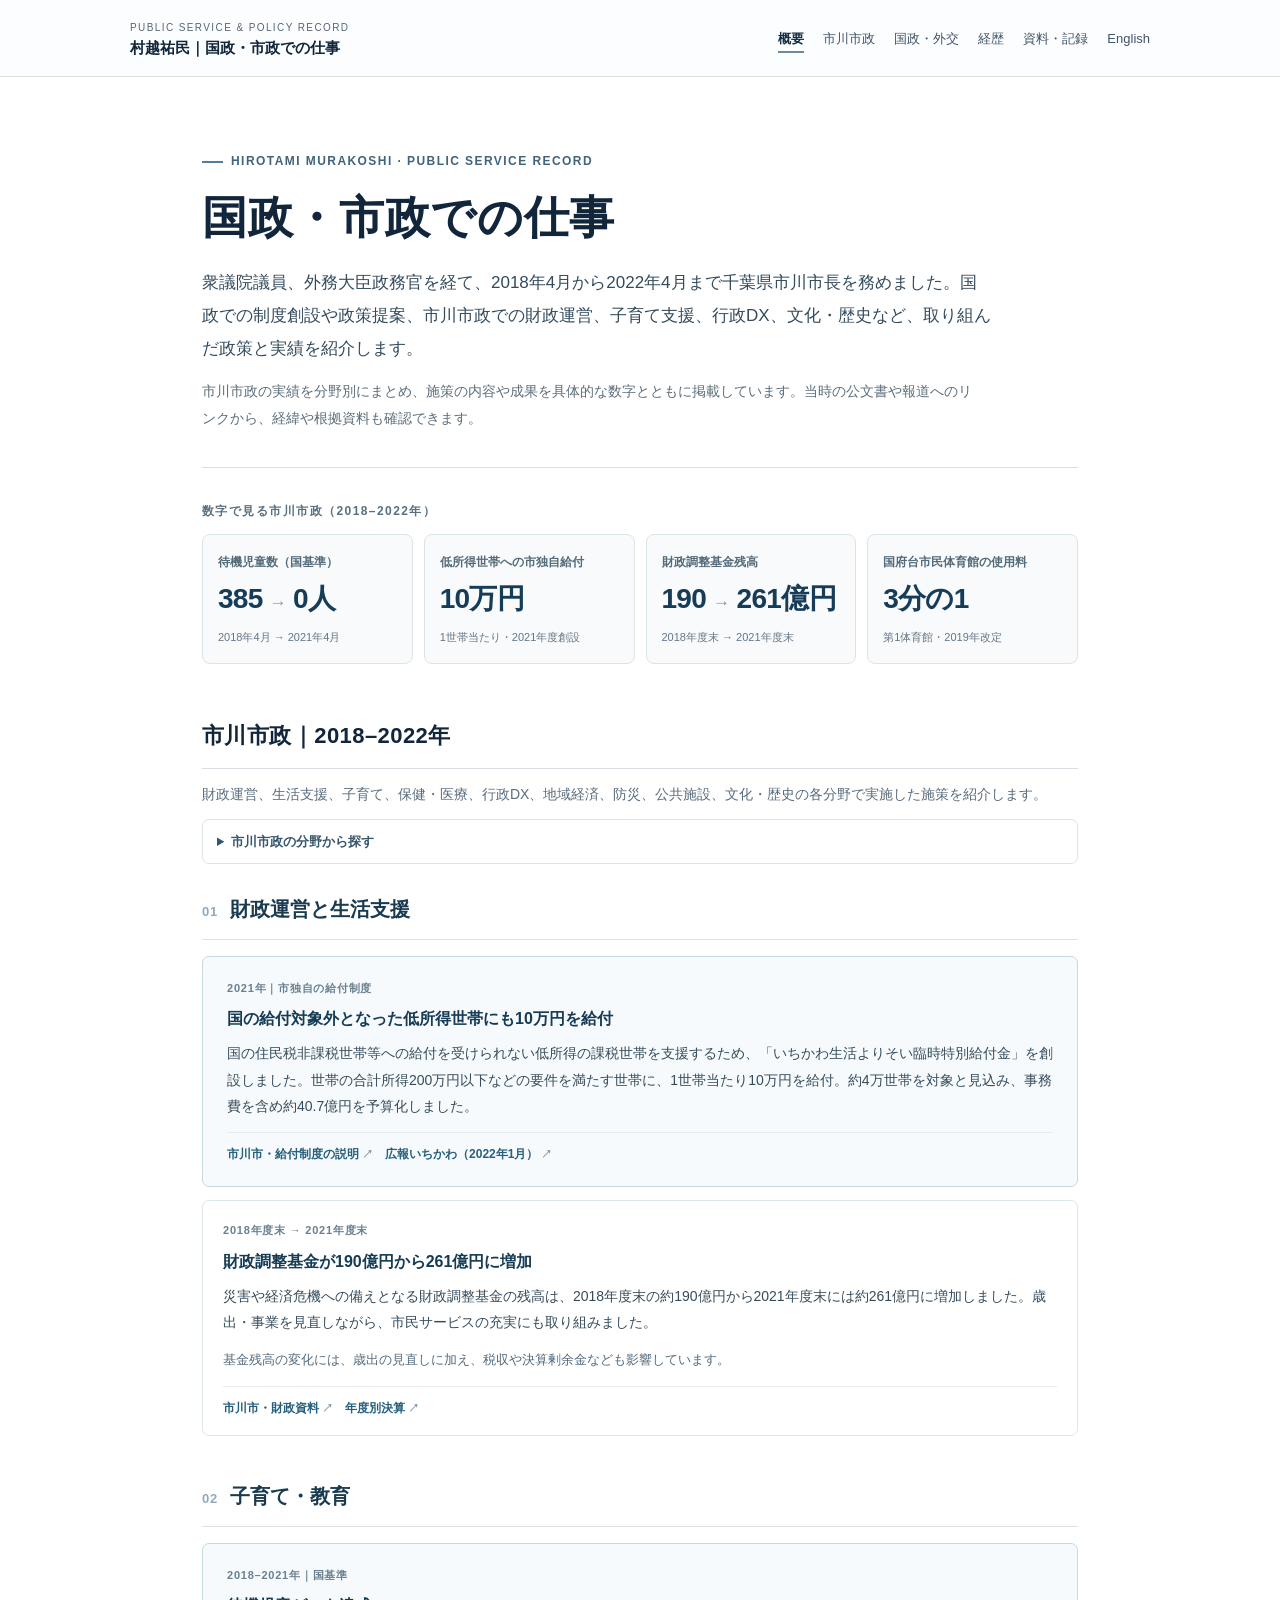
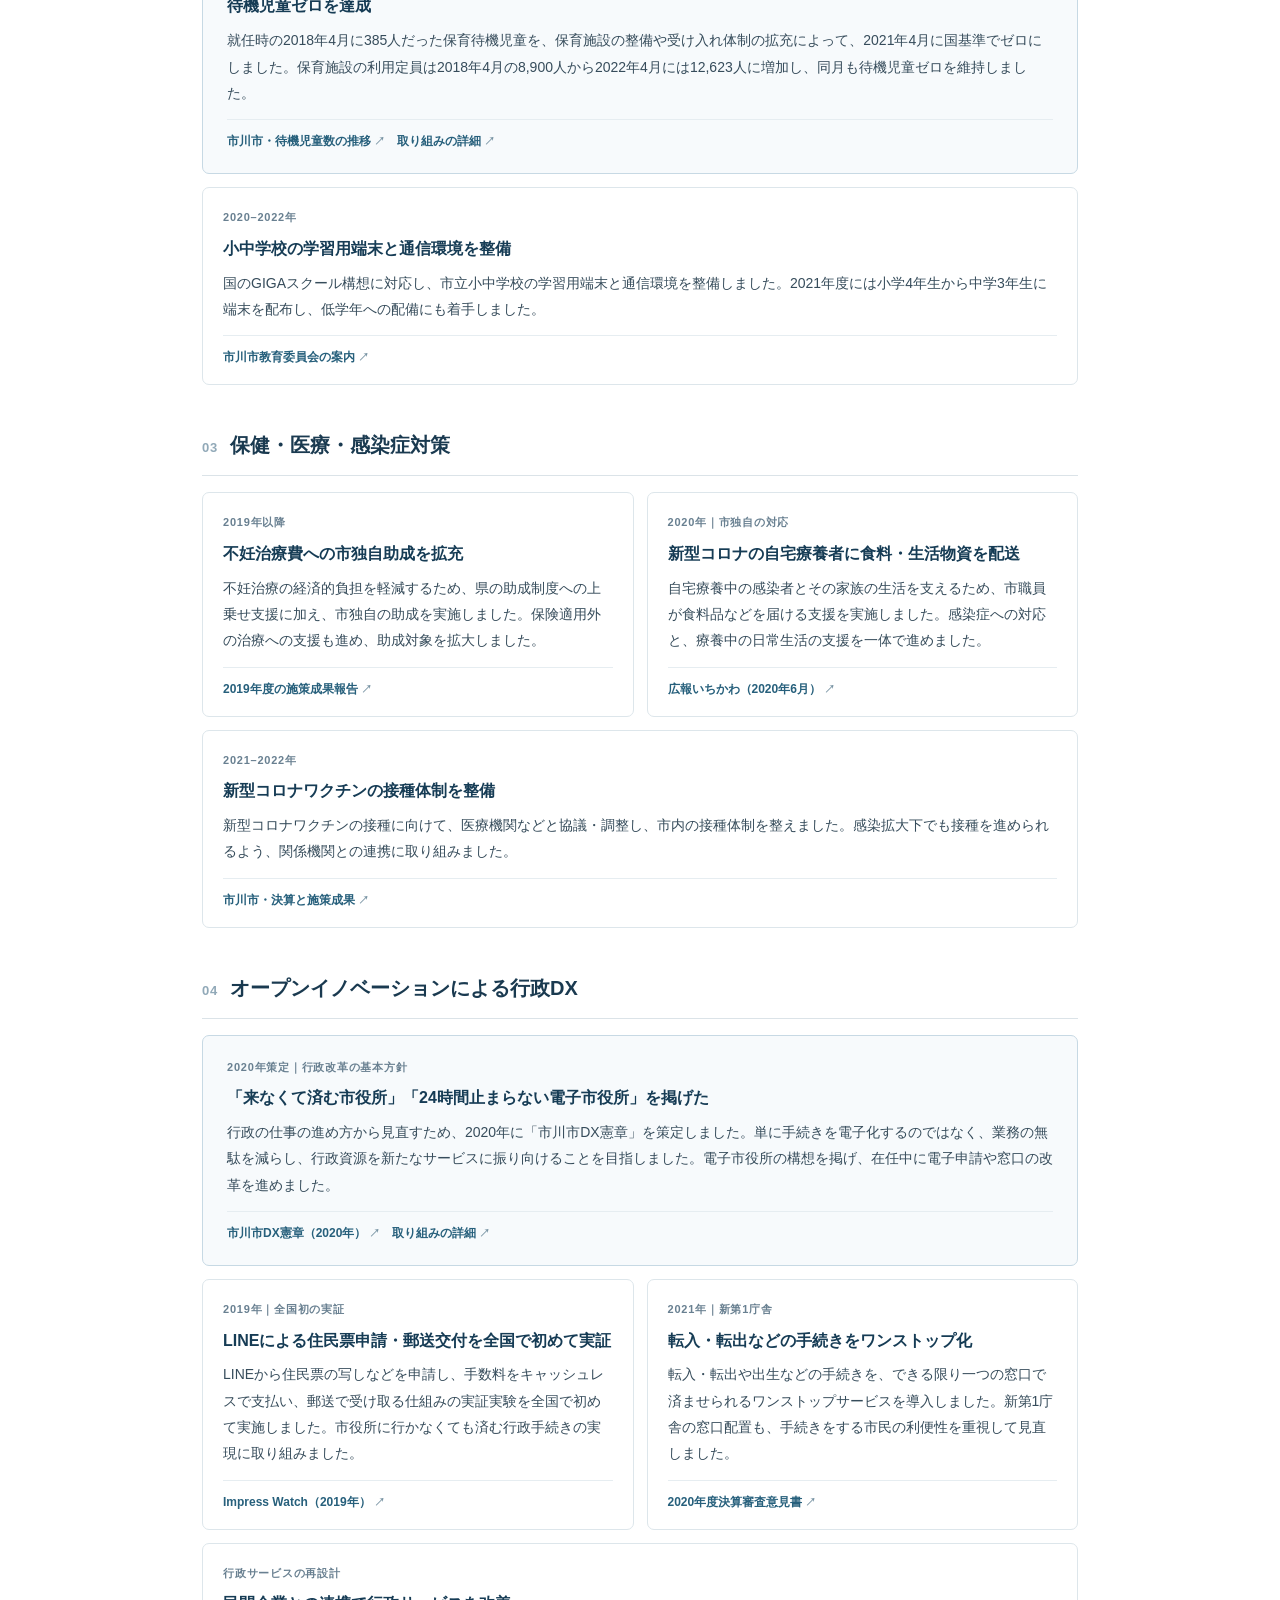
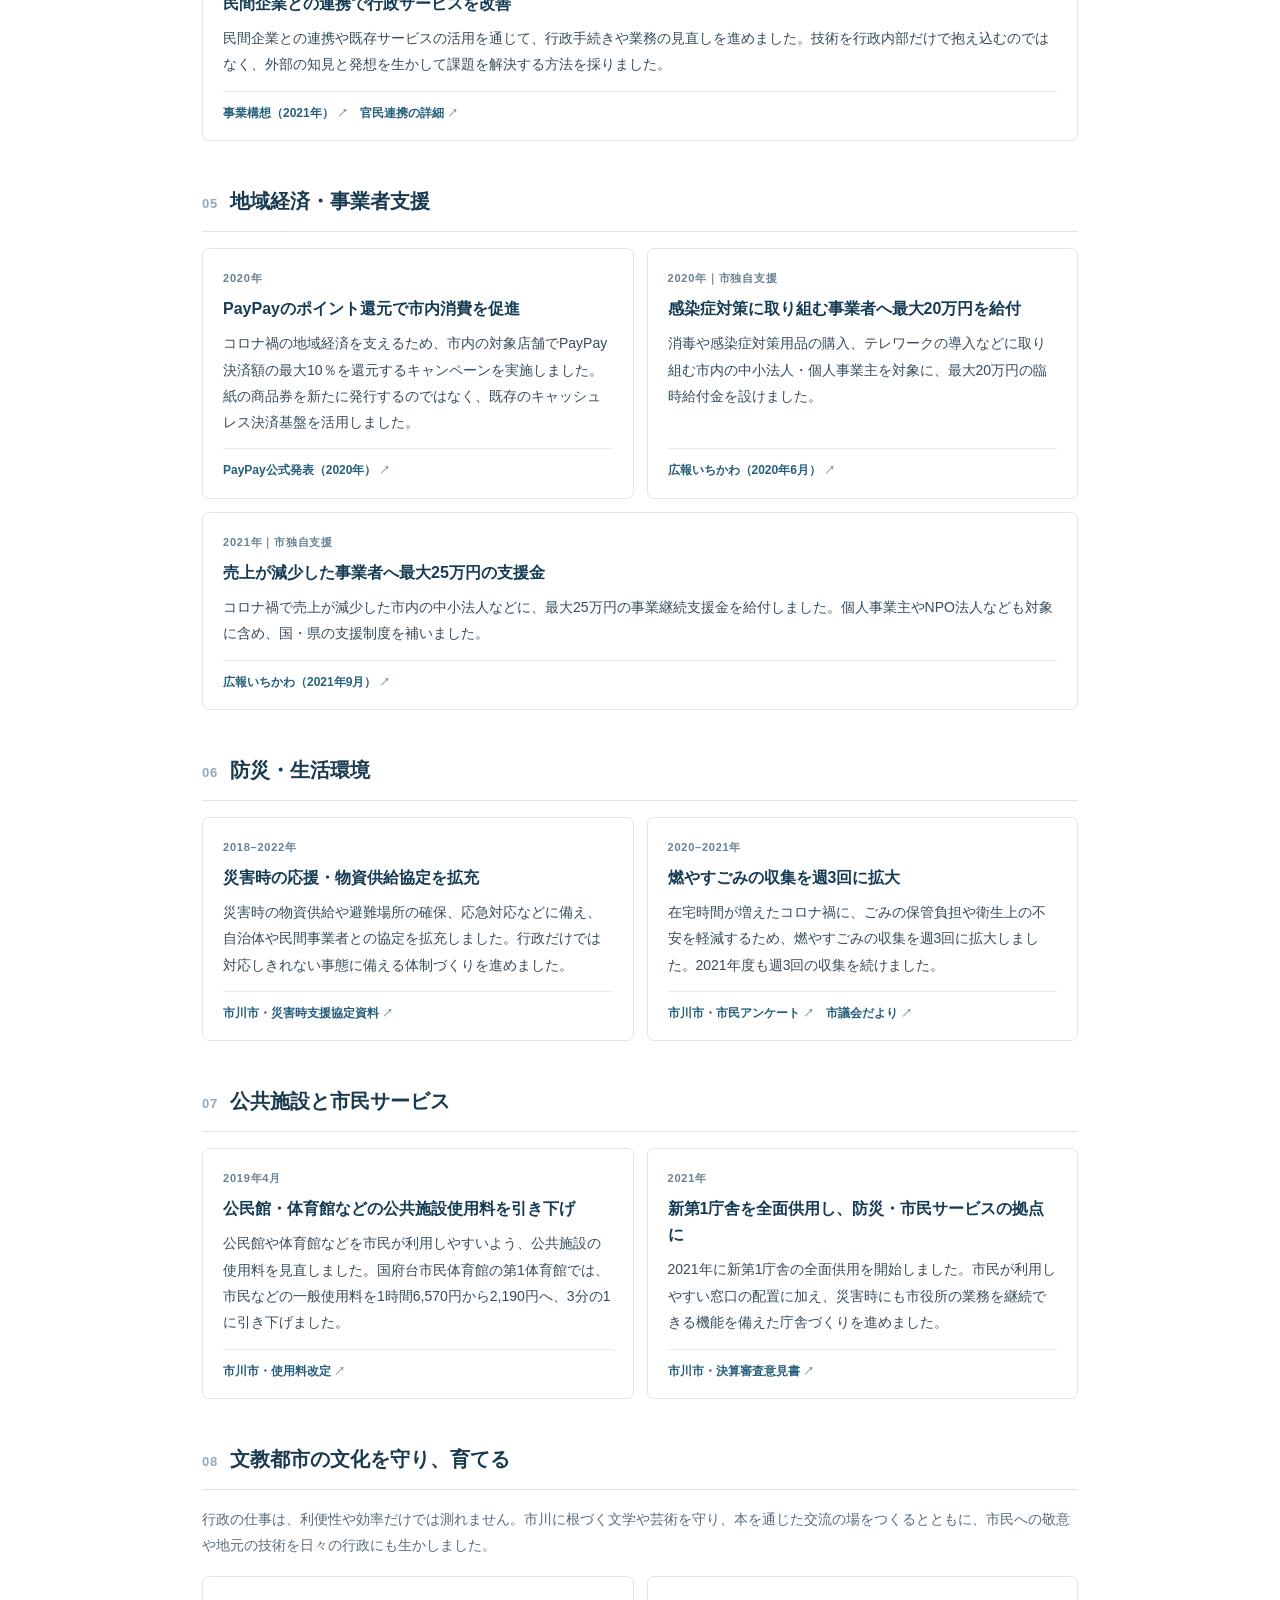
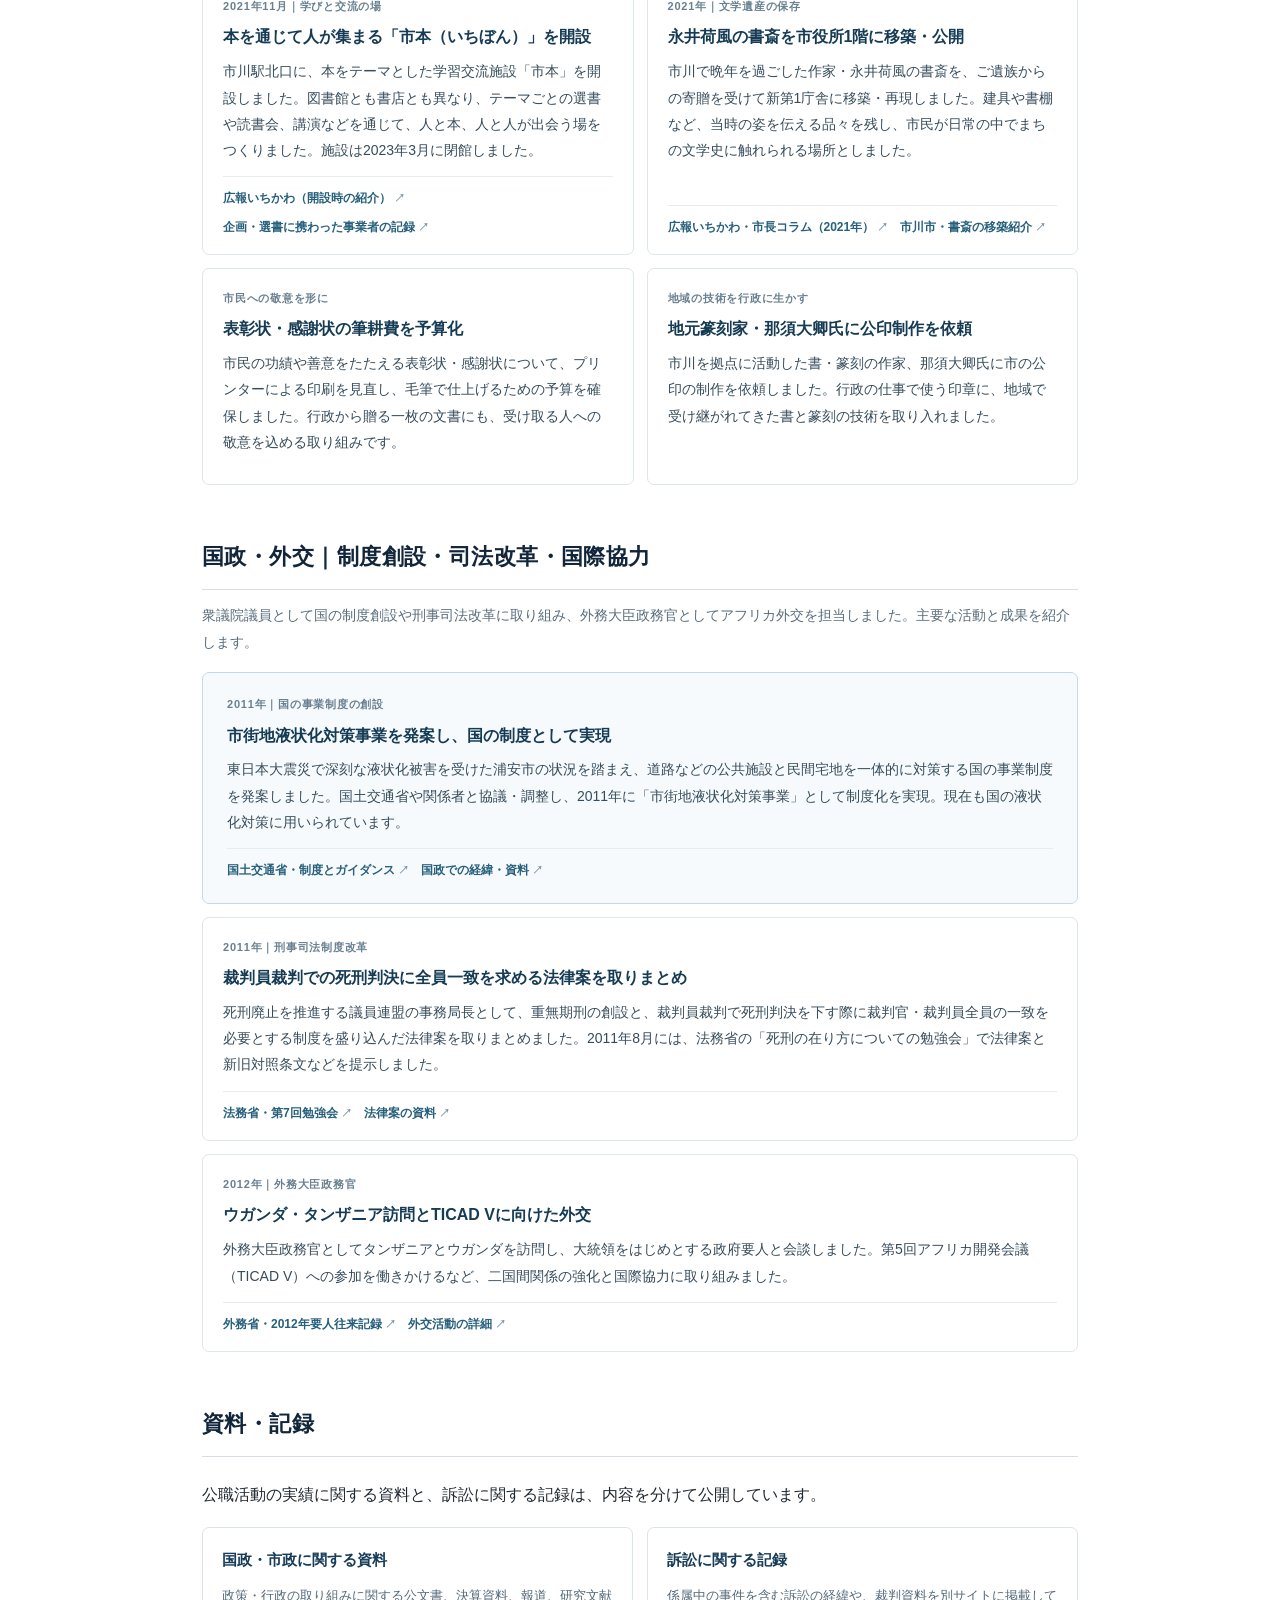
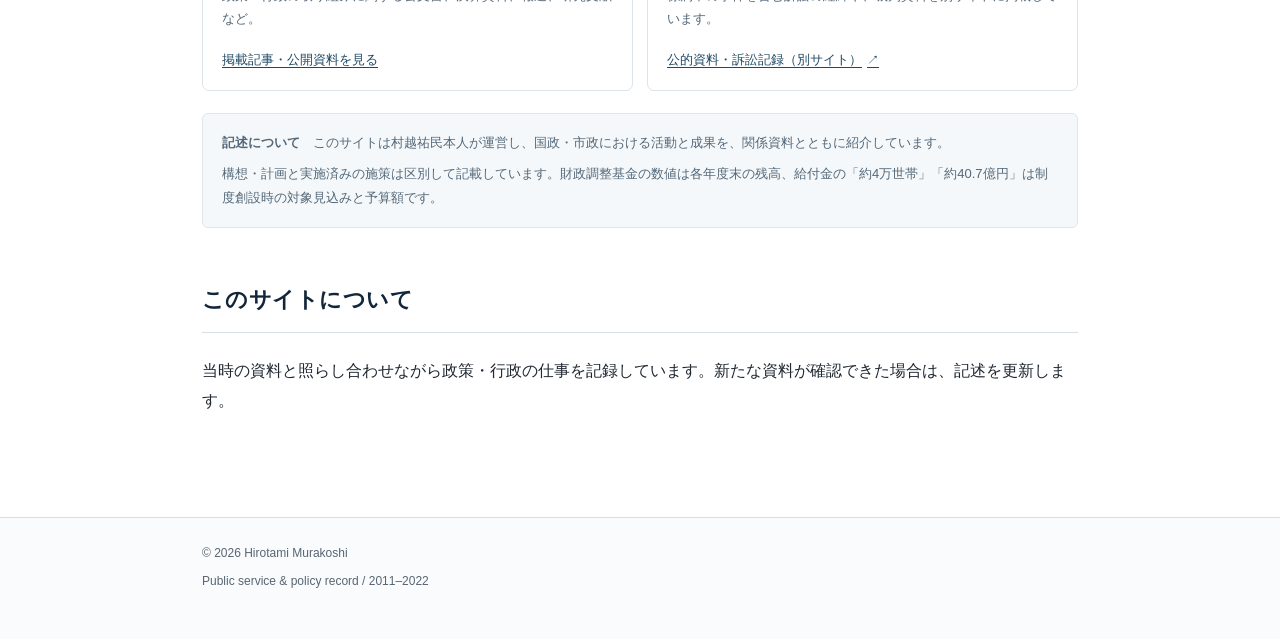
==== index.html @ 46b81959 "Update index.html" ====
<!doctype html>
<html lang="ja">
<head>
  <meta charset="utf-8">
  <meta name="viewport" content="width=device-width,initial-scale=1">
  <meta name="color-scheme" content="light">
  <meta name="description" content="村越祐民の公職活動記録。市川市政（2018–2022年）における生活支援、子育て、行政DX、地域経済、文化・歴史などの実績と、国政での制度創設・司法制度改革、外交活動を紹介します。">
  <link rel="canonical" href="https://hirotamimurakoshi.github.io/public-service-record/">
  <meta property="og:type" content="website">
  <meta property="og:title" content="村越祐民｜国政・市政での仕事">
  <meta property="og:description" content="国政での制度創設と市川市政の実績を、具体的な数字と当時の資料を交えて紹介します。">
  <meta property="og:url" content="https://hirotamimurakoshi.github.io/public-service-record/">
  <link rel="stylesheet" href="assets/site.css">
  <title>村越祐民｜国政・市政での仕事 | Hirotami Murakoshi</title>
  <!-- このページ専用の追加スタイル。既存の assets/site.css は変更不要です。 -->
  <style>
    :root{--portfolio-ink:#17354a;--portfolio-blue:#245b76;--portfolio-line:#dae3e9;--portfolio-bg:#f6f9fb}
    .overview-hero{padding-bottom:36px}
    .overview-hero h1{max-width:780px;margin-bottom:17px}
    .overview-kicker{display:inline-flex;align-items:center;gap:8px;color:#41647b;font-size:12px;letter-spacing:.12em;font-weight:700;margin:0 0 14px}
    .overview-kicker:before{content:"";display:inline-block;width:21px;height:2px;background:#527d98}
    .overview-lead{font-size:17px;max-width:790px;color:#334b5c;line-height:1.95;margin:0}
    .overview-sublead{color:#5d6e7a;font-size:14px;line-height:1.9;margin:13px 0 0;max-width:780px}
    .hero-quote{margin:23px 0 0;border-left:3px solid #95adbd;padding:5px 0 5px 16px;color:#405a6d;font-size:15px;font-weight:550}
    .metrics-wrap{margin:32px 0 5px}
    .metrics-title{font-size:12px;letter-spacing:.12em;color:#597080;font-weight:750;margin:0 0 12px}
    .metric-grid{display:grid;grid-template-columns:repeat(4,minmax(0,1fr));gap:11px}
    .metric-card{border:1px solid #dbe4e9;border-radius:8px;background:#f8fafb;padding:18px 15px 17px}
    .metric-label{display:block;color:#536b7a;font-size:12px;line-height:1.5;margin:0 0 9px;font-weight:700}
    .metric-value{display:block;font-size:clamp(21px,2.6vw,28px);font-weight:750;line-height:1.35;letter-spacing:-.025em;color:#173c58;font-variant-numeric:tabular-nums}
    .metric-context{display:block;font-size:11px;color:#647686;line-height:1.65;margin-top:10px}
    .metric-arrow{font-size:17px;color:#8298a5;font-weight:500}
    .section-links{display:flex;flex-wrap:wrap;gap:9px;margin:23px 0 5px}
    .section-links a{display:inline-flex;align-items:center;padding:7px 13px;border:1px solid #d2dfe6;border-radius:999px;text-decoration:none;background:#fff;color:#36566c;font-weight:600;font-size:12px;line-height:1.5}
    .section-links a:hover{background:#eef5f8;border-color:#99b6c6}
    .portfolio-intro{color:#596c7c;font-size:14px;margin:0 0 27px;line-height:1.9}
    .portfolio-section{margin:0 0 42px;scroll-margin-top:25px}
    .portfolio-section-head{display:flex;align-items:baseline;gap:12px;border-bottom:1px solid #dbe3e8;padding:0 0 11px;margin:0 0 16px}
    .portfolio-section-index{color:#91a9b8;font-size:13px;font-weight:750;letter-spacing:.06em;flex:none}
    .portfolio-section-head h3{margin:0!important;font-size:20px!important;font-weight:680;color:#1a3a50}
    .portfolio-grid{display:grid;grid-template-columns:repeat(2,minmax(0,1fr));gap:13px}
    .portfolio-item{border:1px solid #dde6eb;border-radius:7px;padding:19px 20px 16px;background:#fff;display:flex;flex-direction:column;min-width:0}
    .portfolio-item.feature{grid-column:span 2;background:#f7fafc;border-color:#c7d9e4;padding:21px 24px}
    .portfolio-item h4{font-size:16px;line-height:1.62;margin:0 0 8px;font-weight:700;color:#163c55}
    .portfolio-item p{font-size:14px;line-height:1.88;margin:0 0 13px;color:#364c5b}
    .portfolio-item .portfolio-detail{font-size:13px;color:#546b7d}
    #finance .portfolio-item:last-child, #childcare .portfolio-item:last-child{grid-column:span 2}
    #health .portfolio-item:last-child, #digital .portfolio-item:last-child, #economy .portfolio-item:last-child{grid-column:span 2}
    .portfolio-sources{margin-top:auto;padding-top:10px;display:flex;flex-wrap:wrap;align-items:center;gap:6px 12px;border-top:1px solid #e6edf1}
    .portfolio-sources a{font-size:12px;font-weight:600;text-decoration:none;color:#27607c}
    .portfolio-sources a:hover{text-decoration:underline}
    .portfolio-sources a:after{content:" ↗";font-size:11px;color:#7994a4}
    .portfolio-kicker{font-size:11px;font-weight:750;letter-spacing:.07em;color:#698091;margin-bottom:8px}
    .overview-section{margin-top:52px}
    .overview-section h2{margin-bottom:12px}
    .primary-note{margin-top:12px;color:#627786;font-size:12px;line-height:1.8}
    .national-card{grid-column:span 2}
    .source-footer{margin-top:16px;padding:17px 19px;background:#f5f8fa;border:1px solid #dfe7ec;border-radius:6px;color:#546879;font-size:13px;line-height:1.85}
    .source-footer p{margin:0 0 7px}
    .source-footer p:last-child{margin-bottom:0}
    .text-links{display:flex;flex-wrap:wrap;gap:10px 20px;margin:13px 0 0}
    .text-links a{font-size:13px}
    @media(max-width:760px){#finance .portfolio-item:last-child,#childcare .portfolio-item:last-child,#health .portfolio-item:last-child,#digital .portfolio-item:last-child,#economy .portfolio-item:last-child{grid-column:span 1}.metric-grid{grid-template-columns:repeat(2,minmax(0,1fr))}.portfolio-grid{grid-template-columns:1fr}.portfolio-item.feature,.national-card{grid-column:span 1}.portfolio-section-head h3{font-size:18px!important}.portfolio-item.feature{padding:18px 19px}.overview-lead{font-size:16px}}
    @media(max-width:390px){.metric-card{padding:15px 12px}.metric-value{font-size:20px}.portfolio-item{padding:16px}.section-links{gap:7px}}
    .field-index{margin:-6px 0 27px;padding:10px 14px;border:1px solid #dbe4e9;border-radius:7px;background:#fff;color:#36566c}
    .field-index summary{cursor:pointer;font-size:13px;font-weight:650;line-height:1.8}
    .field-index[open] summary{margin-bottom:8px}
    .field-index .section-links{margin:5px 0 6px}
    .records-links{display:grid;grid-template-columns:repeat(2,minmax(0,1fr));gap:14px;margin:18px 0 22px}
    .records-links>div{border:1px solid #dbe4e9;border-radius:7px;padding:17px 19px;background:#fff}
    .records-links strong{color:#173c58;font-size:15px}
    .records-links p{color:#546879;font-size:13px;line-height:1.8;margin:9px 0 13px}
    .records-links a{font-size:13px}
    @media(max-width:760px){.records-links{grid-template-columns:1fr}}
  </style>
</head>
<body>
<a class="skip-link" href="#main">本文へ移動</a>
<div class="site-top">
  <div class="site-top-inner">
    <a class="site-brand" href="./">
      <span class="brand-tag">PUBLIC SERVICE &amp; POLICY RECORD</span>
      <span class="brand-name">村越祐民｜国政・市政での仕事</span>
    </a>
    <nav aria-label="メインナビゲーション">
      <a class="nav-link active" href="./" aria-current="page">概要</a>
      <a class="nav-link" href="#city">市川市政</a>
      <a class="nav-link" href="#national">国政・外交</a>
      <a class="nav-link" href="profile/">経歴</a>
      <a class="nav-link" href="#sources">資料・記録</a>
      <a class="nav-link" href="en/">English</a>
    </nav>
  </div>
</div>
<main id="main">
  <header class="hero overview-hero">
    <p class="overview-kicker">HIROTAMI MURAKOSHI · PUBLIC SERVICE RECORD</p>
    <h1>国政・市政での仕事</h1>
    <p class="overview-lead">衆議院議員、外務大臣政務官を経て、2018年4月から2022年4月まで千葉県市川市長を務めました。国政での制度創設や政策提案、市川市政での財政運営、子育て支援、行政DX、文化・歴史など、取り組んだ政策と実績を紹介します。</p>
    <p class="overview-sublead">市川市政の実績を分野別にまとめ、施策の内容や成果を具体的な数字とともに掲載しています。当時の公文書や報道へのリンクから、経緯や根拠資料も確認できます。</p>
  </header>

  <div class="metrics-wrap" aria-labelledby="metrics-heading">
    <p class="metrics-title" id="metrics-heading">数字で見る市川市政（2018–2022年）</p>
    <div class="metric-grid">
      <div class="metric-card"><span class="metric-label">待機児童数（国基準）</span><span class="metric-value">385 <span class="metric-arrow">→</span> 0人</span><span class="metric-context">2018年4月 → 2021年4月</span></div>
      <div class="metric-card"><span class="metric-label">低所得世帯への市独自給付</span><span class="metric-value">10万円</span><span class="metric-context">1世帯当たり・2021年度創設</span></div>
      <div class="metric-card"><span class="metric-label">財政調整基金残高</span><span class="metric-value">190 <span class="metric-arrow">→</span> 261億円</span><span class="metric-context">2018年度末 → 2021年度末</span></div>
      <div class="metric-card"><span class="metric-label">国府台市民体育館の使用料</span><span class="metric-value">3分の1</span><span class="metric-context">第1体育館・2019年改定</span></div>
    </div>
  </div>


  <section class="section overview-section" id="city" aria-labelledby="city-title">
    <h2 id="city-title">市川市政｜2018–2022年</h2>
    <p class="portfolio-intro">財政運営、生活支援、子育て、保健・医療、行政DX、地域経済、防災、公共施設、文化・歴史の各分野で実施した施策を紹介します。</p>
    <details class="field-index">
      <summary>市川市政の分野から探す</summary>
      <nav class="section-links" aria-label="市川市政の分野別目次">
        <a href="#finance">財政・生活支援</a>
        <a href="#childcare">子育て・教育</a>
        <a href="#health">保健・医療</a>
        <a href="#digital">行政DX</a>
        <a href="#economy">地域経済</a>
        <a href="#disaster">防災・環境</a>
        <a href="#facilities">公共施設</a>
        <a href="#culture">文化・歴史</a>
    </nav>
    </details>

    <div class="portfolio-section" id="finance">
      <div class="portfolio-section-head"><span class="portfolio-section-index">01</span><h3>財政運営と生活支援</h3></div>
      <div class="portfolio-grid">
        <article class="portfolio-item feature">
          <div class="portfolio-kicker">2021年｜市独自の給付制度</div>
          <h4>国の給付対象外となった低所得世帯にも10万円を給付</h4>
          <p>国の住民税非課税世帯等への給付を受けられない低所得の課税世帯を支援するため、「いちかわ生活よりそい臨時特別給付金」を創設しました。世帯の合計所得200万円以下などの要件を満たす世帯に、1世帯当たり10万円を給付。約4万世帯を対象と見込み、事務費を含め約40.7億円を予算化しました。</p>
          <div class="portfolio-sources"><a href="https://www.city.ichikawa.lg.jp/site/kohoichikawa/5888.html" target="_blank" rel="noopener noreferrer">市川市・給付制度の説明</a><a href="https://www.city.ichikawa.lg.jp/site/kohoichikawa/5835.html" target="_blank" rel="noopener noreferrer">広報いちかわ（2022年1月）</a></div>
        </article>
        <article class="portfolio-item">
          <div class="portfolio-kicker">2018年度末 → 2021年度末</div>
          <h4>財政調整基金が190億円から261億円に増加</h4>
          <p>災害や経済危機への備えとなる財政調整基金の残高は、2018年度末の約190億円から2021年度末には約261億円に増加しました。歳出・事業を見直しながら、市民サービスの充実にも取り組みました。</p>
          <p class="portfolio-detail">基金残高の変化には、歳出の見直しに加え、税収や決算剰余金なども影響しています。</p>
          <div class="portfolio-sources"><a href="https://www.city.ichikawa.lg.jp/page/7651.html" target="_blank" rel="noopener noreferrer">市川市・財政資料</a><a href="https://www.city.ichikawa.lg.jp/page/4122.html" target="_blank" rel="noopener noreferrer">年度別決算</a></div>
        </article>
      </div>
    </div>

    <div class="portfolio-section" id="childcare">
      <div class="portfolio-section-head"><span class="portfolio-section-index">02</span><h3>子育て・教育</h3></div>
      <div class="portfolio-grid">
        <article class="portfolio-item feature">
          <div class="portfolio-kicker">2018–2021年｜国基準</div>
          <h4>待機児童ゼロを達成</h4>
          <p>就任時の2018年4月に385人だった保育待機児童を、保育施設の整備や受け入れ体制の拡充によって、2021年4月に国基準でゼロにしました。保育施設の利用定員は2018年4月の8,900人から2022年4月には12,623人に増加し、同月も待機児童ゼロを維持しました。</p>
          <div class="portfolio-sources"><a href="https://www.city.ichikawa.lg.jp/page/2492.html" target="_blank" rel="noopener noreferrer">市川市・待機児童数の推移</a><a href="policies/childcare/">取り組みの詳細</a></div>
        </article>
        <article class="portfolio-item">
          <div class="portfolio-kicker">2020–2022年</div>
          <h4>小中学校の学習用端末と通信環境を整備</h4>
          <p>国のGIGAスクール構想に対応し、市立小中学校の学習用端末と通信環境を整備しました。2021年度には小学4年生から中学3年生に端末を配布し、低学年への配備にも着手しました。</p>
          <div class="portfolio-sources"><a href="https://www.city.ichikawa.lg.jp/common/edu07/file/0000376449.pdf" target="_blank" rel="noopener noreferrer">市川市教育委員会の案内</a></div>
        </article>
      </div>
    </div>

    <div class="portfolio-section" id="health">
      <div class="portfolio-section-head"><span class="portfolio-section-index">03</span><h3>保健・医療・感染症対策</h3></div>
      <div class="portfolio-grid">
        <article class="portfolio-item">
          <div class="portfolio-kicker">2019年以降</div>
          <h4>不妊治療費への市独自助成を拡充</h4>
          <p>不妊治療の経済的負担を軽減するため、県の助成制度への上乗せ支援に加え、市独自の助成を実施しました。保険適用外の治療への支援も進め、助成対象を拡大しました。</p>
          <div class="portfolio-sources"><a href="https://www.city.ichikawa.lg.jp/uploaded/attachment/8868.pdf" target="_blank" rel="noopener noreferrer">2019年度の施策成果報告</a></div>
        </article>
        <article class="portfolio-item">
          <div class="portfolio-kicker">2020年｜市独自の対応</div>
          <h4>新型コロナの自宅療養者に食料・生活物資を配送</h4>
          <p>自宅療養中の感染者とその家族の生活を支えるため、市職員が食料品などを届ける支援を実施しました。感染症への対応と、療養中の日常生活の支援を一体で進めました。</p>
          <div class="portfolio-sources"><a href="https://www.city.ichikawa.lg.jp/site/kohoichikawa/6109.html" target="_blank" rel="noopener noreferrer">広報いちかわ（2020年6月）</a></div>
        </article>
        <article class="portfolio-item">
          <div class="portfolio-kicker">2021–2022年</div>
          <h4>新型コロナワクチンの接種体制を整備</h4>
          <p>新型コロナワクチンの接種に向けて、医療機関などと協議・調整し、市内の接種体制を整えました。感染拡大下でも接種を進められるよう、関係機関との連携に取り組みました。</p>
          <div class="portfolio-sources"><a href="https://www.city.ichikawa.lg.jp/page/4122.html" target="_blank" rel="noopener noreferrer">市川市・決算と施策成果</a></div>
        </article>
      </div>
    </div>

    <div class="portfolio-section" id="digital">
      <div class="portfolio-section-head"><span class="portfolio-section-index">04</span><h3>オープンイノベーションによる行政DX</h3></div>
      <div class="portfolio-grid">
        <article class="portfolio-item feature">
          <div class="portfolio-kicker">2020年策定｜行政改革の基本方針</div>
          <h4>「来なくて済む市役所」「24時間止まらない電子市役所」を掲げた</h4>
          <p>行政の仕事の進め方から見直すため、2020年に「市川市DX憲章」を策定しました。単に手続きを電子化するのではなく、業務の無駄を減らし、行政資源を新たなサービスに振り向けることを目指しました。電子市役所の構想を掲げ、在任中に電子申請や窓口の改革を進めました。</p>
          <div class="portfolio-sources"><a href="https://www.city.ichikawa.lg.jp/page/2866.html" target="_blank" rel="noopener noreferrer">市川市DX憲章（2020年）</a><a href="policies/digital/">取り組みの詳細</a></div>
        </article>
        <article class="portfolio-item">
          <div class="portfolio-kicker">2019年｜全国初の実証</div>
          <h4>LINEによる住民票申請・郵送交付を全国で初めて実証</h4>
          <p>LINEから住民票の写しなどを申請し、手数料をキャッシュレスで支払い、郵送で受け取る仕組みの実証実験を全国で初めて実施しました。市役所に行かなくても済む行政手続きの実現に取り組みました。</p>
          <div class="portfolio-sources"><a href="https://www.watch.impress.co.jp/docs/news/1175856.html" target="_blank" rel="noopener noreferrer">Impress Watch（2019年）</a></div>
        </article>
        <article class="portfolio-item">
          <div class="portfolio-kicker">2021年｜新第1庁舎</div>
          <h4>転入・転出などの手続きをワンストップ化</h4>
          <p>転入・転出や出生などの手続きを、できる限り一つの窓口で済ませられるワンストップサービスを導入しました。新第1庁舎の窓口配置も、手続きをする市民の利便性を重視して見直しました。</p>
          <div class="portfolio-sources"><a href="https://www.city.ichikawa.lg.jp/page/6924.html" target="_blank" rel="noopener noreferrer">2020年度決算審査意見書</a></div>
        </article>
        <article class="portfolio-item">
          <div class="portfolio-kicker">行政サービスの再設計</div>
          <h4>民間企業との連携で行政サービスを改善</h4>
          <p>民間企業との連携や既存サービスの活用を通じて、行政手続きや業務の見直しを進めました。技術を行政内部だけで抱え込むのではなく、外部の知見と発想を生かして課題を解決する方法を採りました。</p>
          <div class="portfolio-sources"><a href="https://www.projectdesign.jp/202105/ict-utilization-chief-roundtable/009324.php" target="_blank" rel="noopener noreferrer">事業構想（2021年）</a><a href="policies/partnerships/">官民連携の詳細</a></div>
        </article>
      </div>
    </div>

    <div class="portfolio-section" id="economy">
      <div class="portfolio-section-head"><span class="portfolio-section-index">05</span><h3>地域経済・事業者支援</h3></div>
      <div class="portfolio-grid">
        <article class="portfolio-item">
          <div class="portfolio-kicker">2020年</div>
          <h4>PayPayのポイント還元で市内消費を促進</h4>
          <p>コロナ禍の地域経済を支えるため、市内の対象店舗でPayPay決済額の最大10％を還元するキャンペーンを実施しました。紙の商品券を新たに発行するのではなく、既存のキャッシュレス決済基盤を活用しました。</p>
          <div class="portfolio-sources"><a href="https://about.paypay.ne.jp/pr/20200706/01/" target="_blank" rel="noopener noreferrer">PayPay公式発表（2020年）</a></div>
        </article>
        <article class="portfolio-item">
          <div class="portfolio-kicker">2020年｜市独自支援</div>
          <h4>感染症対策に取り組む事業者へ最大20万円を給付</h4>
          <p>消毒や感染症対策用品の購入、テレワークの導入などに取り組む市内の中小法人・個人事業主を対象に、最大20万円の臨時給付金を設けました。</p>
          <div class="portfolio-sources"><a href="https://www.city.ichikawa.lg.jp/site/kohoichikawa/6109.html" target="_blank" rel="noopener noreferrer">広報いちかわ（2020年6月）</a></div>
        </article>
        <article class="portfolio-item">
          <div class="portfolio-kicker">2021年｜市独自支援</div>
          <h4>売上が減少した事業者へ最大25万円の支援金</h4>
          <p>コロナ禍で売上が減少した市内の中小法人などに、最大25万円の事業継続支援金を給付しました。個人事業主やNPO法人なども対象に含め、国・県の支援制度を補いました。</p>
          <div class="portfolio-sources"><a href="https://www.city.ichikawa.lg.jp/site/kohoichikawa/6245.html" target="_blank" rel="noopener noreferrer">広報いちかわ（2021年9月）</a></div>
        </article>
      </div>
    </div>

    <div class="portfolio-section" id="disaster">
      <div class="portfolio-section-head"><span class="portfolio-section-index">06</span><h3>防災・生活環境</h3></div>
      <div class="portfolio-grid">
        <article class="portfolio-item">
          <div class="portfolio-kicker">2018–2022年</div>
          <h4>災害時の応援・物資供給協定を拡充</h4>
          <p>災害時の物資供給や避難場所の確保、応急対応などに備え、自治体や民間事業者との協定を拡充しました。行政だけでは対応しきれない事態に備える体制づくりを進めました。</p>
          <div class="portfolio-sources"><a href="https://www.city.ichikawa.lg.jp/common/cri03/file/0000474444.pdf" target="_blank" rel="noopener noreferrer">市川市・災害時支援協定資料</a></div>
        </article>
        <article class="portfolio-item">
          <div class="portfolio-kicker">2020–2021年</div>
          <h4>燃やすごみの収集を週3回に拡大</h4>
          <p>在宅時間が増えたコロナ禍に、ごみの保管負担や衛生上の不安を軽減するため、燃やすごみの収集を週3回に拡大しました。2021年度も週3回の収集を続けました。</p>
          <div class="portfolio-sources"><a href="https://www.city.ichikawa.lg.jp/page/1294.html" target="_blank" rel="noopener noreferrer">市川市・市民アンケート</a><a href="https://www.city.ichikawa.lg.jp/site/gikai/1896.html" target="_blank" rel="noopener noreferrer">市議会だより</a></div>
        </article>
      </div>
    </div>

    <div class="portfolio-section" id="facilities">
      <div class="portfolio-section-head"><span class="portfolio-section-index">07</span><h3>公共施設と市民サービス</h3></div>
      <div class="portfolio-grid">
        <article class="portfolio-item">
          <div class="portfolio-kicker">2019年4月</div>
          <h4>公民館・体育館などの公共施設使用料を引き下げ</h4>
          <p>公民館や体育館などを市民が利用しやすいよう、公共施設の使用料を見直しました。国府台市民体育館の第1体育館では、市民などの一般使用料を1時間6,570円から2,190円へ、3分の1に引き下げました。</p>
          <div class="portfolio-sources"><a href="https://www.city.ichikawa.lg.jp/page/5687.html" target="_blank" rel="noopener noreferrer">市川市・使用料改定</a></div>
        </article>
        <article class="portfolio-item">
          <div class="portfolio-kicker">2021年</div>
          <h4>新第1庁舎を全面供用し、防災・市民サービスの拠点に</h4>
          <p>2021年に新第1庁舎の全面供用を開始しました。市民が利用しやすい窓口の配置に加え、災害時にも市役所の業務を継続できる機能を備えた庁舎づくりを進めました。</p>
          <div class="portfolio-sources"><a href="https://www.city.ichikawa.lg.jp/page/6924.html" target="_blank" rel="noopener noreferrer">市川市・決算審査意見書</a></div>
        </article>
      </div>
    </div>

    <div class="portfolio-section" id="culture">
      <div class="portfolio-section-head"><span class="portfolio-section-index">08</span><h3>文教都市の文化を守り、育てる</h3></div>
      <p class="portfolio-intro">行政の仕事は、利便性や効率だけでは測れません。市川に根づく文学や芸術を守り、本を通じた交流の場をつくるとともに、市民への敬意や地元の技術を日々の行政にも生かしました。</p>
      <div class="portfolio-grid">
        <article class="portfolio-item">
          <div class="portfolio-kicker">2021年11月｜学びと交流の場</div>
          <h4>本を通じて人が集まる「市本（いちぼん）」を開設</h4>
          <p>市川駅北口に、本をテーマとした学習交流施設「市本」を開設しました。図書館とも書店とも異なり、テーマごとの選書や読書会、講演などを通じて、人と本、人と人が出会う場をつくりました。施設は2023年3月に閉館しました。</p>
          <div class="portfolio-sources"><a href="https://www.city.ichikawa.lg.jp/site/kohoichikawa/5786.html" target="_blank" rel="noopener noreferrer">広報いちかわ（開設時の紹介）</a><a href="https://numabooks.com/works/%E5%B8%82%E6%9C%AC%EF%BC%88%E3%81%84%E3%81%A1%E3%81%BC%E3%82%93%EF%BC%89/" target="_blank" rel="noopener noreferrer">企画・選書に携わった事業者の記録</a></div>
        </article>
        <article class="portfolio-item">
          <div class="portfolio-kicker">2021年｜文学遺産の保存</div>
          <h4>永井荷風の書斎を市役所1階に移築・公開</h4>
          <p>市川で晩年を過ごした作家・永井荷風の書斎を、ご遺族からの寄贈を受けて新第1庁舎に移築・再現しました。建具や書棚など、当時の姿を伝える品々を残し、市民が日常の中でまちの文学史に触れられる場所としました。</p>
          <div class="portfolio-sources"><a href="https://www.city.ichikawa.lg.jp/site/kohoichikawa/5787.html" target="_blank" rel="noopener noreferrer">広報いちかわ・市長コラム（2021年）</a><a href="https://www.city.ichikawa.lg.jp/common/pr/file/0000358314.pdf" target="_blank" rel="noopener noreferrer">市川市・書斎の移築紹介</a></div>
        </article>
        <article class="portfolio-item">
          <div class="portfolio-kicker">市民への敬意を形に</div>
          <h4>表彰状・感謝状の筆耕費を予算化</h4>
          <p>市民の功績や善意をたたえる表彰状・感謝状について、プリンターによる印刷を見直し、毛筆で仕上げるための予算を確保しました。行政から贈る一枚の文書にも、受け取る人への敬意を込める取り組みです。</p>
        </article>
        <article class="portfolio-item">
          <div class="portfolio-kicker">地域の技術を行政に生かす</div>
          <h4>地元篆刻家・那須大卿氏に公印制作を依頼</h4>
          <p>市川を拠点に活動した書・篆刻の作家、那須大卿氏に市の公印の制作を依頼しました。行政の仕事で使う印章に、地域で受け継がれてきた書と篆刻の技術を取り入れました。</p>
        </article>
      </div>
    </div>
  </section>

  <section class="section overview-section" id="national" aria-labelledby="national-title">
    <h2 id="national-title">国政・外交｜制度創設・司法改革・国際協力</h2>
    <p class="portfolio-intro">衆議院議員として国の制度創設や刑事司法改革に取り組み、外務大臣政務官としてアフリカ外交を担当しました。主要な活動と成果を紹介します。</p>
    <div class="portfolio-grid">
      <article class="portfolio-item national-card feature" id="liquefaction">
        <div class="portfolio-kicker">2011年｜国の事業制度の創設</div>
        <h4>市街地液状化対策事業を発案し、国の制度として実現</h4>
        <p>東日本大震災で深刻な液状化被害を受けた浦安市の状況を踏まえ、道路などの公共施設と民間宅地を一体的に対策する国の事業制度を発案しました。国土交通省や関係者と協議・調整し、2011年に「市街地液状化対策事業」として制度化を実現。現在も国の液状化対策に用いられています。</p>
        <div class="portfolio-sources"><a href="https://www.mlit.go.jp/toshi/toshi_tobou_fr_000005.html" target="_blank" rel="noopener noreferrer">国土交通省・制度とガイダンス</a><a href="national/#liquefaction">国政での経緯・資料</a></div>
      </article>
      <article class="portfolio-item national-card">
        <div class="portfolio-kicker">2011年｜刑事司法制度改革</div>
        <h4>裁判員裁判での死刑判決に全員一致を求める法律案を取りまとめ</h4>
        <p>死刑廃止を推進する議員連盟の事務局長として、重無期刑の創設と、裁判員裁判で死刑判決を下す際に裁判官・裁判員全員の一致を必要とする制度を盛り込んだ法律案を取りまとめました。2011年8月には、法務省の「死刑の在り方についての勉強会」で法律案と新旧対照条文などを提示しました。</p>
        <div class="portfolio-sources"><a href="https://www.moj.go.jp/keiji1/keiji12_00036.html" target="_blank" rel="noopener noreferrer">法務省・第7回勉強会</a><a href="legislation/">法律案の資料</a></div>
      </article>
      <article class="portfolio-item national-card">
        <div class="portfolio-kicker">2012年｜外務大臣政務官</div>
        <h4>ウガンダ・タンザニア訪問とTICAD Vに向けた外交</h4>
        <p>外務大臣政務官としてタンザニアとウガンダを訪問し、大統領をはじめとする政府要人と会談しました。第5回アフリカ開発会議（TICAD V）への参加を働きかけるなど、二国間関係の強化と国際協力に取り組みました。</p>
        <div class="portfolio-sources"><a href="https://www.mofa.go.jp/mofaj/gaiko/bluebook/2013/pdf/pdfs/6.pdf" target="_blank" rel="noopener noreferrer">外務省・2012年要人往来記録</a><a href="diplomacy/">外交活動の詳細</a></div>
      </article>
    </div>
  </section>

  <section class="section" id="sources" aria-labelledby="sources-title">
    <h2 id="sources-title">資料・記録</h2>
    <p>公職活動の実績に関する資料と、訴訟に関する記録は、内容を分けて公開しています。</p>
    <div class="records-links">
      <div>
        <strong>国政・市政に関する資料</strong>
        <p>政策・行政の取り組みに関する公文書、決算資料、報道、研究文献など。</p>
        <a href="publications/">掲載記事・公開資料を見る</a>
      </div>
      <div>
        <strong>訴訟に関する記録</strong>
        <p>係属中の事件を含む訴訟の経緯や、裁判資料を別サイトに掲載しています。</p>
        <a href="https://hirotamimurakoshi.github.io/" target="_blank" rel="noopener noreferrer">公的資料・訴訟記録（別サイト）<span aria-hidden="true" class="external">↗</span></a>
      </div>
    </div>
    <div class="source-footer">
      <p><strong>記述について</strong>　このサイトは村越祐民本人が運営し、国政・市政における活動と成果を、関係資料とともに紹介しています。</p>
      <p>構想・計画と実施済みの施策は区別して記載しています。財政調整基金の数値は各年度末の残高、給付金の「約4万世帯」「約40.7億円」は制度創設時の対象見込みと予算額です。</p>
    </div>
  </section>

  <section class="section" id="about" aria-labelledby="about-title">
    <h2 id="about-title">このサイトについて</h2>
    <p>当時の資料と照らし合わせながら政策・行政の仕事を記録しています。新たな資料が確認できた場合は、記述を更新します。</p>

  </section>
</main>
<footer><div class="footer-inner"><p>© 2026 Hirotami Murakoshi</p><p>Public service &amp; policy record / 2011–2022</p></div></footer>
</body>
</html>
---- assets/site.css ----
@charset "UTF-8";
:root{--ink:#202832;--heading:#12263b;--muted:#586574;--line:#d8dee4;--soft:#f6f8fa;--accent:#1e4964;--paper:#fff}
*{box-sizing:border-box}html{scroll-behavior:smooth}body{margin:0;background:var(--paper);color:var(--ink);font-family:-apple-system,BlinkMacSystemFont,"Helvetica Neue","Hiragino Kaku Gothic ProN","Hiragino Sans","Yu Gothic",Meiryo,sans-serif;font-size:16px;line-height:1.85;-webkit-font-smoothing:antialiased}
a{color:var(--accent);text-underline-offset:3px}a:hover{color:#0e2d42}.external{font-size:12px;margin-left:5px}.skip-link{position:absolute;left:-100vw;top:4px}.skip-link:focus{left:8px;z-index:1000;background:white;padding:8px}.site-top{border-bottom:1px solid var(--line);background:#fcfdfe}.site-top-inner{max-width:1080px;padding:20px 30px 15px;margin:auto;display:flex;align-items:center;justify-content:space-between;gap:32px}.site-brand{text-decoration:none;display:flex;flex-direction:column;min-width:220px}.brand-tag{font-size:10px;color:var(--muted);letter-spacing:.14em;line-height:1.5}.brand-name{font-size:15px;font-weight:600;color:var(--heading);line-height:1.7}.site-top nav{display:flex;gap:19px;flex-wrap:wrap;justify-content:flex-end}.nav-link{text-decoration:none;color:#425368;font-size:13px;white-space:nowrap}.nav-link.active{color:#142d43;font-weight:700;border-bottom:2px solid #6c8a9b}main{max-width:940px;margin:0 auto;padding:66px 32px 85px;min-height:67vh}.eyebrow{color:#526b7b;font-size:12px;letter-spacing:.13em;font-weight:650;margin:0 0 10px}.hero{border-bottom:1px solid var(--line);padding-bottom:43px}.hero h1{font-weight:600;font-size:clamp(29px,4vw,45px);letter-spacing:.015em;line-height:1.38;margin:0 0 20px;color:var(--heading)}.lead{font-size:17px;line-height:2;color:#374657;max-width:760px;margin:0}.small-lead{font-size:15px;color:var(--muted);line-height:1.9;margin-top:15px;max-width:770px}.section{margin-top:52px}.section h2{font-size:22px;font-weight:600;letter-spacing:.02em;color:var(--heading);border-bottom:1px solid var(--line);padding-bottom:11px;margin:0 0 23px}.section h3{font-size:18px;color:var(--heading);margin:27px 0 10px}.section p{margin:0 0 17px}.section ul{margin:0 0 20px;padding-left:22px}.section li{margin-bottom:10px}.grid{display:grid;grid-template-columns:repeat(2,minmax(0,1fr));gap:16px}.tile{border:1px solid #d7dfe6;background:#fff;border-radius:4px;padding:21px 22px;display:block;color:inherit;text-decoration:none;transition:border-color .12s,background .12s}.tile:hover{border-color:#8da4b7;background:#fafcfe;color:inherit}.tile .kicker{display:block;font-size:11px;letter-spacing:.1em;color:#5c7485;margin-bottom:8px}.tile strong{display:block;font-size:17px;line-height:1.55;color:#17334d;font-weight:650}.tile span{display:block;font-size:14px;line-height:1.75;color:#526271;margin-top:10px}.note{background:var(--soft);border-left:3px solid #7f9bae;padding:18px 20px;font-size:14px;color:#465464}.meta{font-size:13px;color:var(--muted)}.entry{padding:17px 0;border-bottom:1px solid #e3e8ec}.entry:first-child{border-top:1px solid #e3e8ec}.entry h3{margin:0 0 6px;font-size:17px}.entry p{margin:4px 0 8px;font-size:15px}.entry .source-meta{color:#596a78;font-size:12px}.tag{font-size:11px;letter-spacing:.04em;color:#52687a;background:#ecf2f5;border-radius:2px;padding:3px 6px}.figrow{display:flex;gap:16px;flex-wrap:wrap;margin-top:22px}.fig{border-top:3px solid #9bb0c0;background:#f8fafb;min-width:150px;flex:1;padding:18px}.fig .number{font-family:Georgia,serif;color:var(--heading);font-size:31px;line-height:1.3}.fig .label{display:block;color:#566677;font-size:12px}.breadcrumb{font-size:12px;color:#697887;margin-bottom:19px}.breadcrumb a{color:#586c7d}.source-list{margin:0;padding:0;list-style:none}.source-list li{padding:13px 0;border-bottom:1px solid #e1e6eb}.source-type{display:block;font-size:12px;color:#677b89}.subnav{margin-top:30px}.subnav a{margin-right:20px;font-size:14px}.table-wrap{overflow-x:auto}table{width:100%;border-collapse:collapse;font-size:14px}th,td{padding:12px;vertical-align:top;border-bottom:1px solid var(--line);text-align:left}th{color:var(--heading);background:var(--soft);font-weight:650}footer{border-top:1px solid var(--line);background:#fafbfc}.footer-inner{max-width:940px;margin:0 auto;padding:25px 32px 40px}.footer-inner p{font-size:12px;color:var(--muted);margin:0 0 7px;line-height:1.75}.footer-inner a{color:#54697b}
@media(max-width:740px){.site-top-inner{padding:17px 18px;display:block}.site-top nav{margin-top:12px;justify-content:flex-start;gap:9px 17px}.site-brand{min-width:0}main{padding:42px 20px 65px}.hero{padding-bottom:31px}.lead{font-size:16px}.section{margin-top:39px}.section h2{font-size:20px}.grid{grid-template-columns:1fr}.figrow{display:block}.fig{margin-bottom:12px}.tile{padding:17px}}
@media(prefers-reduced-motion:reduce){html{scroll-behavior:auto}.tile{transition:none}}
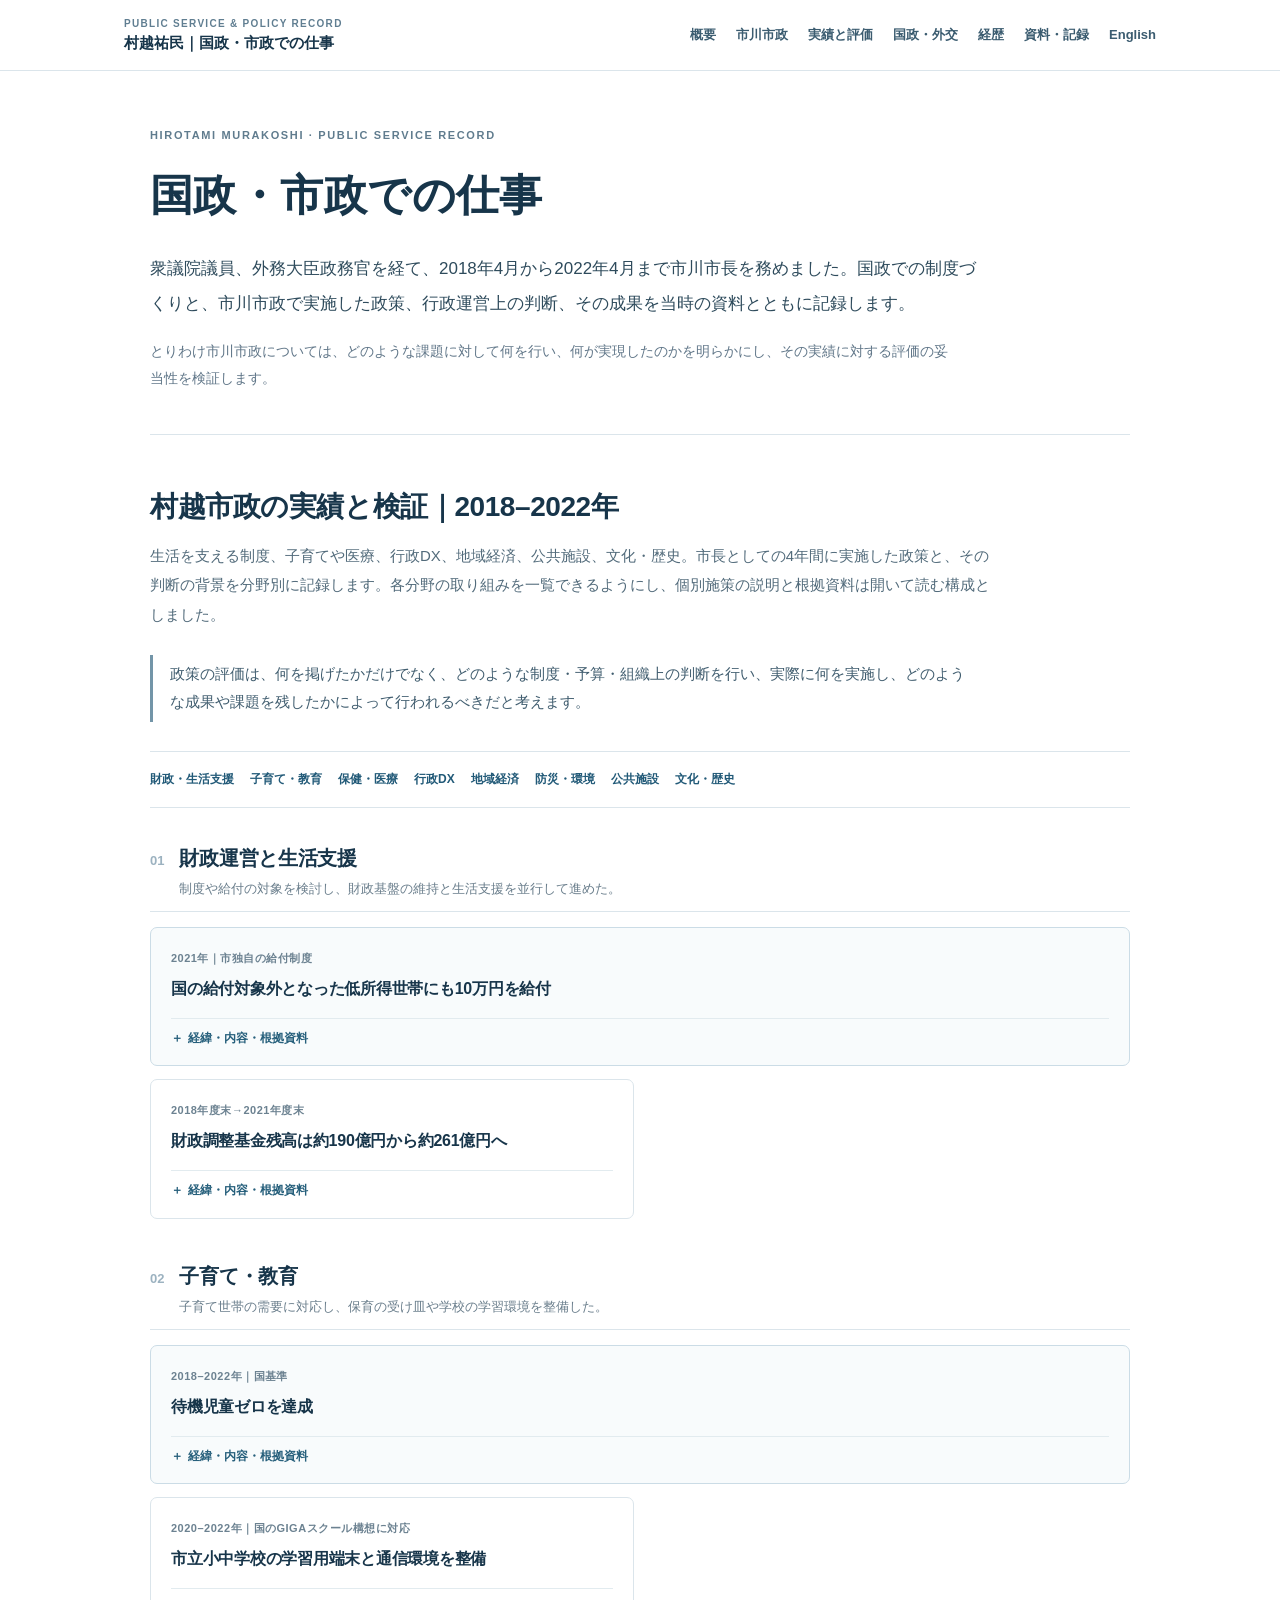
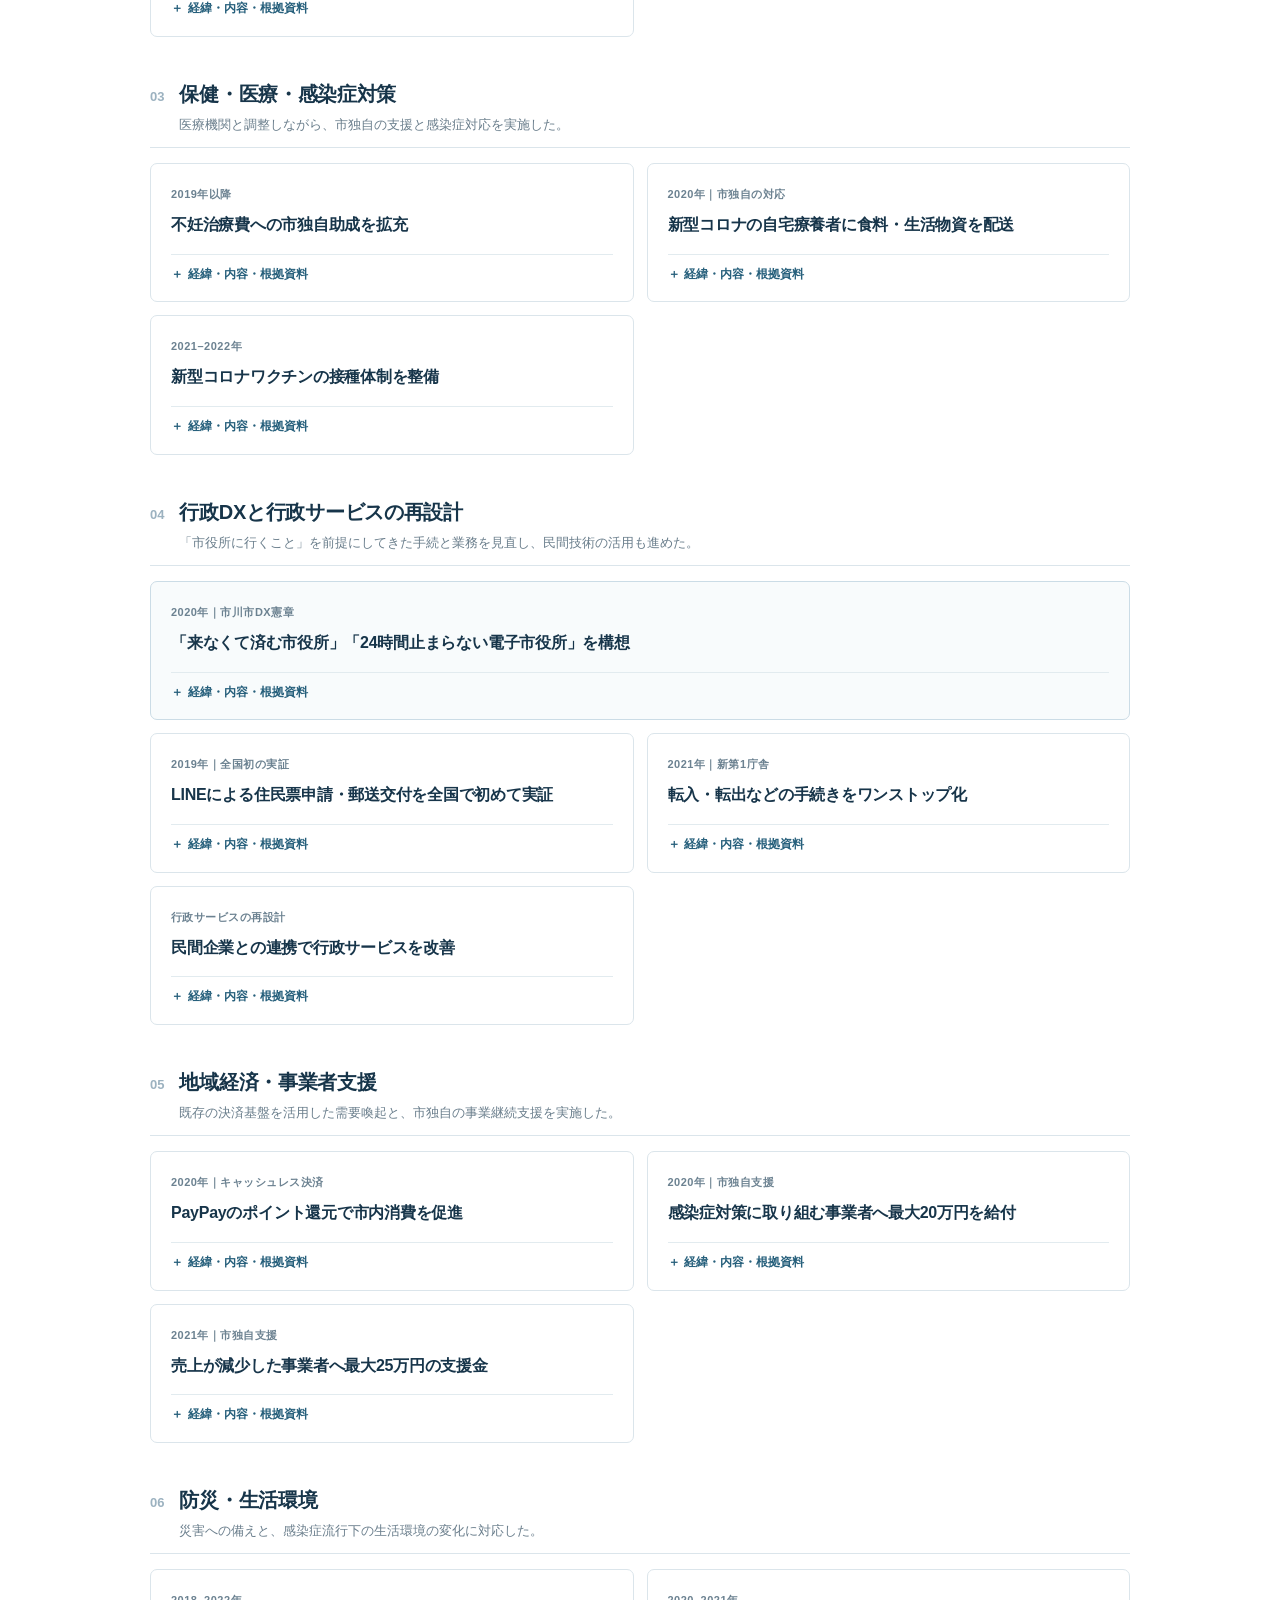
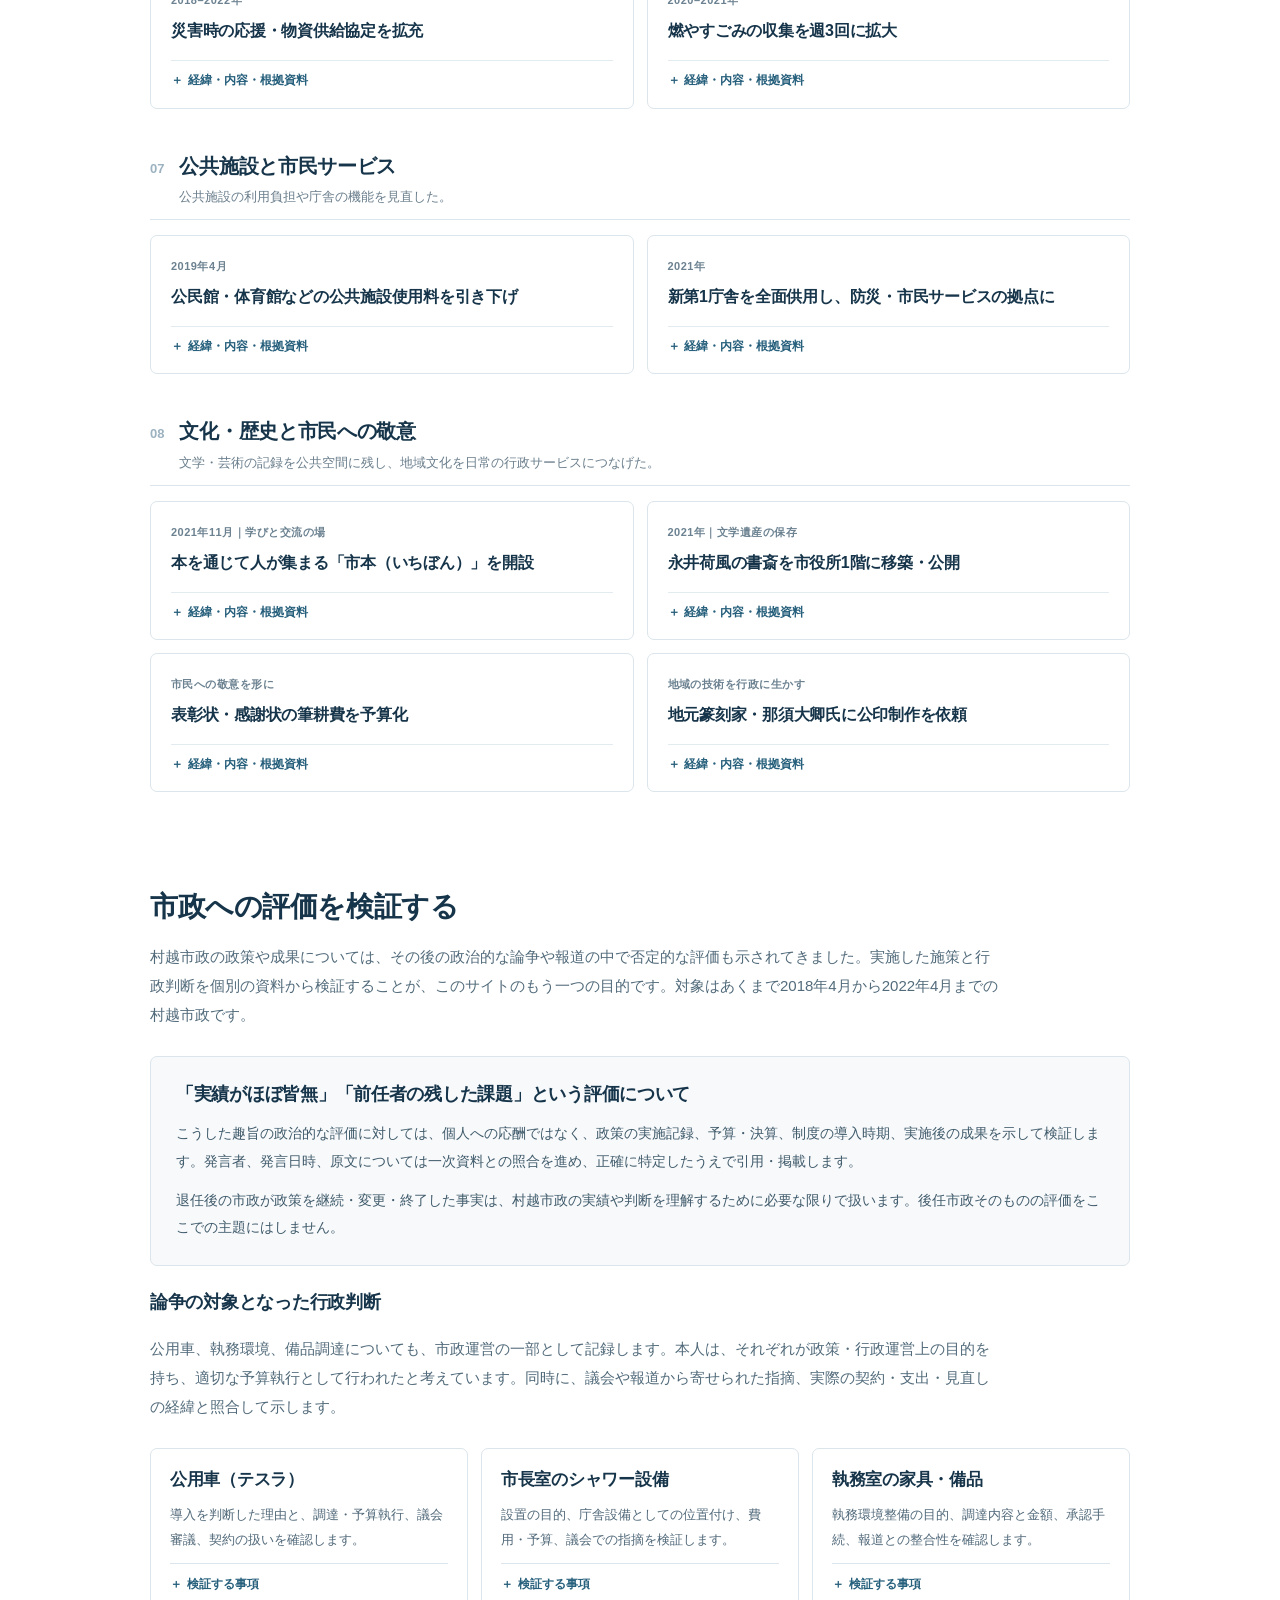
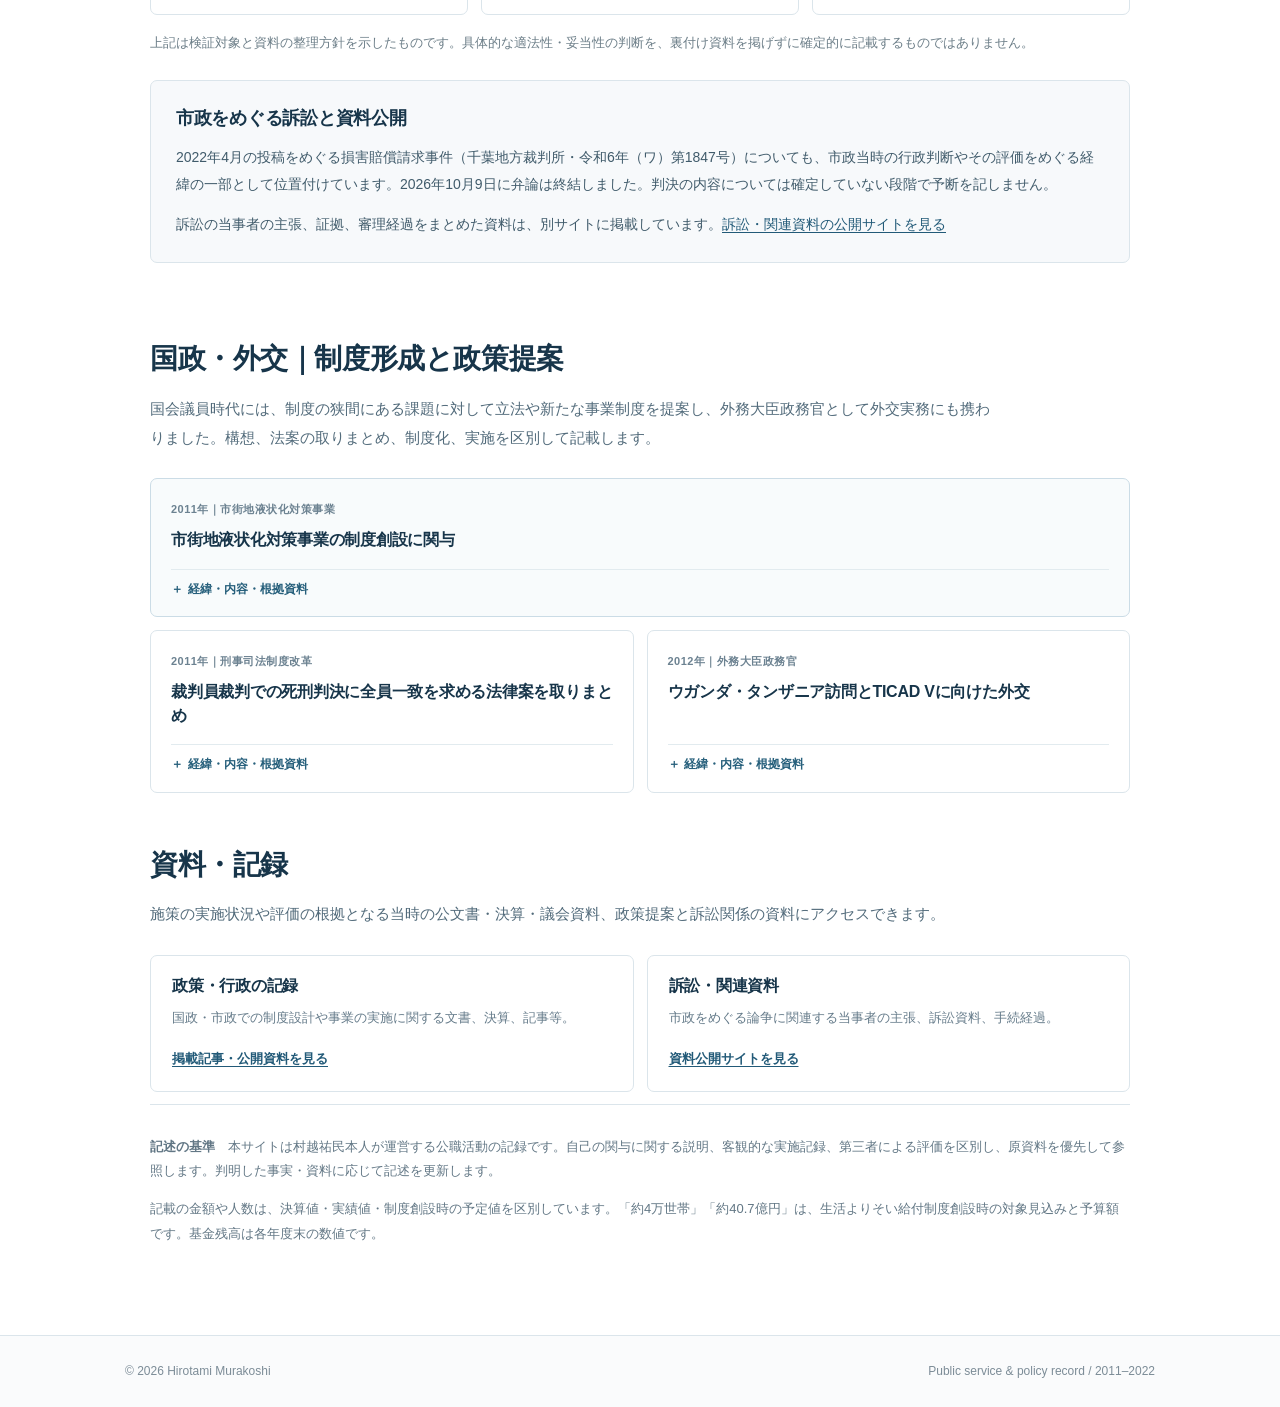
==== commit 17ddf9e0: "Update index.html" ====
--- a/index.html
+++ b/index.html
@@ -1,366 +1,376 @@
 <!doctype html>
 <html lang="ja">
 <head>
-  <meta charset="utf-8">
-  <meta name="viewport" content="width=device-width,initial-scale=1">
-  <meta name="color-scheme" content="light">
-  <meta name="description" content="村越祐民の公職活動記録。市川市政（2018–2022年）における生活支援、子育て、行政DX、地域経済、文化・歴史などの実績と、国政での制度創設・司法制度改革、外交活動を紹介します。">
-  <link rel="canonical" href="https://hirotamimurakoshi.github.io/public-service-record/">
-  <meta property="og:type" content="website">
-  <meta property="og:title" content="村越祐民｜国政・市政での仕事">
-  <meta property="og:description" content="国政での制度創設と市川市政の実績を、具体的な数字と当時の資料を交えて紹介します。">
-  <meta property="og:url" content="https://hirotamimurakoshi.github.io/public-service-record/">
-  <link rel="stylesheet" href="assets/site.css">
-  <title>村越祐民｜国政・市政での仕事 | Hirotami Murakoshi</title>
-  <!-- このページ専用の追加スタイル。既存の assets/site.css は変更不要です。 -->
-  <style>
-    :root{--portfolio-ink:#17354a;--portfolio-blue:#245b76;--portfolio-line:#dae3e9;--portfolio-bg:#f6f9fb}
-    .overview-hero{padding-bottom:36px}
-    .overview-hero h1{max-width:780px;margin-bottom:17px}
-    .overview-kicker{display:inline-flex;align-items:center;gap:8px;color:#41647b;font-size:12px;letter-spacing:.12em;font-weight:700;margin:0 0 14px}
-    .overview-kicker:before{content:"";display:inline-block;width:21px;height:2px;background:#527d98}
-    .overview-lead{font-size:17px;max-width:790px;color:#334b5c;line-height:1.95;margin:0}
-    .overview-sublead{color:#5d6e7a;font-size:14px;line-height:1.9;margin:13px 0 0;max-width:780px}
-    .hero-quote{margin:23px 0 0;border-left:3px solid #95adbd;padding:5px 0 5px 16px;color:#405a6d;font-size:15px;font-weight:550}
-    .metrics-wrap{margin:32px 0 5px}
-    .metrics-title{font-size:12px;letter-spacing:.12em;color:#597080;font-weight:750;margin:0 0 12px}
-    .metric-grid{display:grid;grid-template-columns:repeat(4,minmax(0,1fr));gap:11px}
-    .metric-card{border:1px solid #dbe4e9;border-radius:8px;background:#f8fafb;padding:18px 15px 17px}
-    .metric-label{display:block;color:#536b7a;font-size:12px;line-height:1.5;margin:0 0 9px;font-weight:700}
-    .metric-value{display:block;font-size:clamp(21px,2.6vw,28px);font-weight:750;line-height:1.35;letter-spacing:-.025em;color:#173c58;font-variant-numeric:tabular-nums}
-    .metric-context{display:block;font-size:11px;color:#647686;line-height:1.65;margin-top:10px}
-    .metric-arrow{font-size:17px;color:#8298a5;font-weight:500}
-    .section-links{display:flex;flex-wrap:wrap;gap:9px;margin:23px 0 5px}
-    .section-links a{display:inline-flex;align-items:center;padding:7px 13px;border:1px solid #d2dfe6;border-radius:999px;text-decoration:none;background:#fff;color:#36566c;font-weight:600;font-size:12px;line-height:1.5}
-    .section-links a:hover{background:#eef5f8;border-color:#99b6c6}
-    .portfolio-intro{color:#596c7c;font-size:14px;margin:0 0 27px;line-height:1.9}
-    .portfolio-section{margin:0 0 42px;scroll-margin-top:25px}
-    .portfolio-section-head{display:flex;align-items:baseline;gap:12px;border-bottom:1px solid #dbe3e8;padding:0 0 11px;margin:0 0 16px}
-    .portfolio-section-index{color:#91a9b8;font-size:13px;font-weight:750;letter-spacing:.06em;flex:none}
-    .portfolio-section-head h3{margin:0!important;font-size:20px!important;font-weight:680;color:#1a3a50}
-    .portfolio-grid{display:grid;grid-template-columns:repeat(2,minmax(0,1fr));gap:13px}
-    .portfolio-item{border:1px solid #dde6eb;border-radius:7px;padding:19px 20px 16px;background:#fff;display:flex;flex-direction:column;min-width:0}
-    .portfolio-item.feature{grid-column:span 2;background:#f7fafc;border-color:#c7d9e4;padding:21px 24px}
-    .portfolio-item h4{font-size:16px;line-height:1.62;margin:0 0 8px;font-weight:700;color:#163c55}
-    .portfolio-item p{font-size:14px;line-height:1.88;margin:0 0 13px;color:#364c5b}
-    .portfolio-item .portfolio-detail{font-size:13px;color:#546b7d}
-    #finance .portfolio-item:last-child, #childcare .portfolio-item:last-child{grid-column:span 2}
-    #health .portfolio-item:last-child, #digital .portfolio-item:last-child, #economy .portfolio-item:last-child{grid-column:span 2}
-    .portfolio-sources{margin-top:auto;padding-top:10px;display:flex;flex-wrap:wrap;align-items:center;gap:6px 12px;border-top:1px solid #e6edf1}
-    .portfolio-sources a{font-size:12px;font-weight:600;text-decoration:none;color:#27607c}
-    .portfolio-sources a:hover{text-decoration:underline}
-    .portfolio-sources a:after{content:" ↗";font-size:11px;color:#7994a4}
-    .portfolio-kicker{font-size:11px;font-weight:750;letter-spacing:.07em;color:#698091;margin-bottom:8px}
-    .overview-section{margin-top:52px}
-    .overview-section h2{margin-bottom:12px}
-    .primary-note{margin-top:12px;color:#627786;font-size:12px;line-height:1.8}
-    .national-card{grid-column:span 2}
-    .source-footer{margin-top:16px;padding:17px 19px;background:#f5f8fa;border:1px solid #dfe7ec;border-radius:6px;color:#546879;font-size:13px;line-height:1.85}
-    .source-footer p{margin:0 0 7px}
-    .source-footer p:last-child{margin-bottom:0}
-    .text-links{display:flex;flex-wrap:wrap;gap:10px 20px;margin:13px 0 0}
-    .text-links a{font-size:13px}
-    @media(max-width:760px){#finance .portfolio-item:last-child,#childcare .portfolio-item:last-child,#health .portfolio-item:last-child,#digital .portfolio-item:last-child,#economy .portfolio-item:last-child{grid-column:span 1}.metric-grid{grid-template-columns:repeat(2,minmax(0,1fr))}.portfolio-grid{grid-template-columns:1fr}.portfolio-item.feature,.national-card{grid-column:span 1}.portfolio-section-head h3{font-size:18px!important}.portfolio-item.feature{padding:18px 19px}.overview-lead{font-size:16px}}
-    @media(max-width:390px){.metric-card{padding:15px 12px}.metric-value{font-size:20px}.portfolio-item{padding:16px}.section-links{gap:7px}}
-    .field-index{margin:-6px 0 27px;padding:10px 14px;border:1px solid #dbe4e9;border-radius:7px;background:#fff;color:#36566c}
-    .field-index summary{cursor:pointer;font-size:13px;font-weight:650;line-height:1.8}
-    .field-index[open] summary{margin-bottom:8px}
-    .field-index .section-links{margin:5px 0 6px}
-    .records-links{display:grid;grid-template-columns:repeat(2,minmax(0,1fr));gap:14px;margin:18px 0 22px}
-    .records-links>div{border:1px solid #dbe4e9;border-radius:7px;padding:17px 19px;background:#fff}
-    .records-links strong{color:#173c58;font-size:15px}
-    .records-links p{color:#546879;font-size:13px;line-height:1.8;margin:9px 0 13px}
-    .records-links a{font-size:13px}
-    @media(max-width:760px){.records-links{grid-template-columns:1fr}}
-  </style>
+<meta charset="utf-8">
+<meta name="viewport" content="width=device-width,initial-scale=1">
+<meta name="color-scheme" content="light">
+<meta name="description" content="村越祐民の公職活動記録。2018年から2022年の市川市政を中心に、政策の実施内容、成果、行政判断とその評価を一次資料とともに検証。国政での制度形成、立法活動、外交も記録します。">
+<link rel="canonical" href="https://hirotamimurakoshi.github.io/public-service-record/">
+<meta property="og:type" content="website">
+<meta property="og:title" content="村越祐民｜国政・市政での仕事">
+<meta property="og:description" content="村越市政（2018–2022年）の政策と成果を、当時の記録に基づいて検証する。国政・外交の実績も掲載。">
+<meta property="og:url" content="https://hirotamimurakoshi.github.io/public-service-record/">
+<link rel="stylesheet" href="assets/site.css">
+<title>村越祐民｜国政・市政での仕事 | Hirotami Murakoshi</title>
+<style>
+:root{--rp-ink:#17354a;--rp-text:#31495a;--rp-muted:#617789;--rp-line:#dbe5eb;--rp-link:#225a78;--rp-paper:#fff;--rp-bg:#f7f9fb;--rp-soft:#f1f6f8}
+*{box-sizing:border-box}
+html{scroll-behavior:smooth;scroll-padding-top:24px}
+body{margin:0;background:#fff;color:var(--rp-text);font-family:-apple-system,BlinkMacSystemFont,"Hiragino Kaku Gothic ProN","Hiragino Sans",Meiryo,sans-serif;font-size:15px;line-height:1.9}
+body a{color:var(--rp-link);text-underline-offset:3px}
+body a:hover{color:#123d57}
+body h1,body h2,body h3,body h4{color:var(--rp-ink);line-height:1.48;letter-spacing:-.015em}
+.rp-skip{position:absolute;left:10px;top:-100px;background:#fff;z-index:40;padding:8px}.rp-skip:focus{top:8px}
+.rp-header{border-bottom:1px solid var(--rp-line);background:#fff}
+.rp-header-inner{max-width:1080px;margin:auto;display:flex;align-items:center;justify-content:space-between;gap:24px;padding:17px 24px}
+.rp-brand{color:var(--rp-ink);text-decoration:none;display:flex;flex-direction:column;gap:0;line-height:1.45}
+.rp-brand span:first-child{font-size:10px;letter-spacing:.13em;color:#607e91;font-weight:700}
+.rp-brand span:last-child{font-size:15px;font-weight:750}
+.rp-nav{display:flex;gap:9px 20px;align-items:center;flex-wrap:wrap}
+.rp-nav a{color:#3b5c70;text-decoration:none;font-size:13px;font-weight:650}
+.rp-nav a:hover{text-decoration:underline}
+.rp-container{max-width:1030px;margin:0 auto;padding:0 25px 75px}
+.rp-hero{padding:54px 0 42px;border-bottom:1px solid var(--rp-line)}
+.rp-eyebrow{font-size:11px;font-weight:750;letter-spacing:.15em;color:#607c8e;margin:0 0 18px}
+.rp-hero h1{font-size:clamp(30px,4.8vw,43px);font-weight:720;margin:0 0 24px;letter-spacing:.01em}
+.rp-hero .rp-lead{font-size:17px;max-width:830px;line-height:2.05;margin:0;color:#2e4b5c}
+.rp-hero .rp-deck{font-size:14px;color:var(--rp-muted);max-width:810px;margin:17px 0 0}
+.rp-section{padding-top:51px}
+.rp-section>h2{font-size:clamp(23px,3vw,28px);margin:0 0 14px;font-weight:720}
+.rp-section-lead{color:#526b7b;font-size:15px;line-height:1.95;max-width:850px;margin:0 0 26px}
+.rp-mission{border-left:3px solid #7395a8;padding:5px 0 5px 17px;margin:25px 0 29px;color:#405d6f;max-width:820px;font-size:15px}
+.rp-field-nav{display:flex;flex-wrap:wrap;gap:9px 16px;margin:27px 0 23px;padding:16px 0;border-top:1px solid var(--rp-line);border-bottom:1px solid var(--rp-line)}
+.rp-field-nav a{font-size:12px;font-weight:650;text-decoration:none;white-space:nowrap}
+.rp-field-nav a:hover{text-decoration:underline}
+.rp-field{margin:36px 0 43px;scroll-margin-top:18px}
+.rp-field-heading{display:flex;gap:15px;align-items:baseline;padding-bottom:11px;border-bottom:1px solid var(--rp-line);margin-bottom:15px}
+.rp-index{color:#9cb2c0;font-size:13px;font-weight:750;flex:none}
+.rp-field-heading h3{font-size:20px;font-weight:690;margin:0}
+.rp-field-heading p{font-size:13px;line-height:1.7;color:#6a7e8c;margin:5px 0 0}
+.rp-cards{display:grid;grid-template-columns:repeat(2,minmax(0,1fr));gap:13px}
+.rp-policy{border:1px solid var(--rp-line);border-radius:7px;background:#fff;padding:20px 20px 16px;min-width:0;display:flex;flex-direction:column}
+.rp-policy.rp-feature{background:#f8fbfc;border-color:#cbdce6}
+.rp-kicker{font-size:11px;letter-spacing:.045em;font-weight:700;color:#6c8291;margin:0 0 8px}
+.rp-policy h4{font-weight:700;font-size:16px;margin:0 0 17px}
+.rp-policy-detail{margin-top:auto;border-top:1px solid #e2ebef;padding-top:9px}
+.rp-policy-detail summary,.rp-issue details summary{cursor:pointer;font-size:12px;color:#27607c;font-weight:700;line-height:1.8;list-style:none}
+.rp-policy-detail summary::-webkit-details-marker,.rp-issue details summary::-webkit-details-marker{display:none}
+.rp-policy-detail summary:before,.rp-issue details summary:before{content:"＋";display:inline-block;width:1.4em;font-weight:700}
+.rp-policy-detail[open] summary:before,.rp-issue details[open] summary:before{content:"－"}
+.rp-detail-body{padding-top:14px}
+.rp-detail-body>p{font-size:13px;color:#435c6b;line-height:1.95;margin:0 0 15px}
+.rp-small-label{font-size:11px;color:#6c8494;font-weight:700;display:block}
+.rp-policy-sources{padding-top:10px;border-top:1px solid #e6edf1;display:flex;flex-direction:column;align-items:start;gap:4px}
+.rp-policy-sources a{font-size:12px;line-height:1.8}
+.rp-source-pending{font-size:12px!important;color:#718693!important}
+.rp-context{background:var(--rp-bg);border:1px solid var(--rp-line);border-radius:7px;padding:24px 25px;margin:24px 0}
+.rp-context h3{font-size:18px;margin:0 0 13px}
+.rp-context p{font-size:14px;color:#405b6b;line-height:1.95;margin:0 0 12px}
+.rp-context p:last-child{margin-bottom:0}
+.rp-issues{display:grid;grid-template-columns:repeat(3,minmax(0,1fr));gap:13px;margin-top:20px}
+.rp-issue{border:1px solid var(--rp-line);border-radius:7px;padding:18px 19px;background:#fff;min-width:0}
+.rp-issue h3{font-size:17px;margin:0 0 11px}
+.rp-issue>p{font-size:13px;line-height:1.9;color:#51697a;margin:0 0 11px}
+.rp-issue details{border-top:1px solid var(--rp-line);padding-top:10px}
+.rp-issue details p{font-size:13px;color:#526d7c;line-height:1.92}
+.rp-issue details a{font-size:12px}
+.rp-note{font-size:13px;color:#6c7e88;line-height:1.9;margin:16px 0 0}
+.rp-document-links{display:grid;grid-template-columns:repeat(2,minmax(0,1fr));gap:13px;margin:20px 0 12px}
+.rp-doc{border:1px solid var(--rp-line);padding:18px 21px;border-radius:7px}
+.rp-doc h3{font-size:16px;margin:0 0 9px}
+.rp-doc p{font-size:13px;color:#657b8a;margin:0 0 13px}
+.rp-doc a{font-size:13px;font-weight:650}
+.rp-verification{border-top:1px solid var(--rp-line);font-size:13px;color:#627785;padding-top:17px;line-height:1.92}
+.rp-footer{border-top:1px solid var(--rp-line);padding:24px 25px;color:#7c8c97;font-size:12px}
+.rp-footer>div{max-width:1030px;margin:0 auto;display:flex;justify-content:space-between;flex-wrap:wrap;gap:10px}
+@media(min-width:900px){.rp-cards .rp-feature{grid-column:span 2}}
+@media(max-width:820px){.rp-header-inner{align-items:flex-start;flex-direction:column;gap:13px}.rp-nav{gap:10px 17px}.rp-issues{grid-template-columns:1fr}}
+@media(max-width:690px){.rp-container{padding:0 18px 55px}.rp-hero{padding:38px 0 30px}.rp-hero .rp-lead{font-size:15px}.rp-cards,.rp-document-links{grid-template-columns:1fr}.rp-field-heading h3{font-size:18px}.rp-field-heading{gap:10px}.rp-policy{padding:17px}.rp-section{padding-top:40px}.rp-context{padding:19px}.rp-field-nav{gap:6px 14px}.rp-header-inner{padding:15px 18px}}
+@media(prefers-reduced-motion:reduce){html{scroll-behavior:auto}}
+</style>
 </head>
 <body>
-<a class="skip-link" href="#main">本文へ移動</a>
-<div class="site-top">
-  <div class="site-top-inner">
-    <a class="site-brand" href="./">
-      <span class="brand-tag">PUBLIC SERVICE &amp; POLICY RECORD</span>
-      <span class="brand-name">村越祐民｜国政・市政での仕事</span>
-    </a>
-    <nav aria-label="メインナビゲーション">
-      <a class="nav-link active" href="./" aria-current="page">概要</a>
-      <a class="nav-link" href="#city">市川市政</a>
-      <a class="nav-link" href="#national">国政・外交</a>
-      <a class="nav-link" href="profile/">経歴</a>
-      <a class="nav-link" href="#sources">資料・記録</a>
-      <a class="nav-link" href="en/">English</a>
-    </nav>
-  </div>
-</div>
-<main id="main">
-  <header class="hero overview-hero">
-    <p class="overview-kicker">HIROTAMI MURAKOSHI · PUBLIC SERVICE RECORD</p>
-    <h1>国政・市政での仕事</h1>
-    <p class="overview-lead">衆議院議員、外務大臣政務官を経て、2018年4月から2022年4月まで千葉県市川市長を務めました。国政での制度創設や政策提案、市川市政での財政運営、子育て支援、行政DX、文化・歴史など、取り組んだ政策と実績を紹介します。</p>
-    <p class="overview-sublead">市川市政の実績を分野別にまとめ、施策の内容や成果を具体的な数字とともに掲載しています。当時の公文書や報道へのリンクから、経緯や根拠資料も確認できます。</p>
-  </header>
-
-  <div class="metrics-wrap" aria-labelledby="metrics-heading">
-    <p class="metrics-title" id="metrics-heading">数字で見る市川市政（2018–2022年）</p>
-    <div class="metric-grid">
-      <div class="metric-card"><span class="metric-label">待機児童数（国基準）</span><span class="metric-value">385 <span class="metric-arrow">→</span> 0人</span><span class="metric-context">2018年4月 → 2021年4月</span></div>
-      <div class="metric-card"><span class="metric-label">低所得世帯への市独自給付</span><span class="metric-value">10万円</span><span class="metric-context">1世帯当たり・2021年度創設</span></div>
-      <div class="metric-card"><span class="metric-label">財政調整基金残高</span><span class="metric-value">190 <span class="metric-arrow">→</span> 261億円</span><span class="metric-context">2018年度末 → 2021年度末</span></div>
-      <div class="metric-card"><span class="metric-label">国府台市民体育館の使用料</span><span class="metric-value">3分の1</span><span class="metric-context">第1体育館・2019年改定</span></div>
-    </div>
-  </div>
-
-
-  <section class="section overview-section" id="city" aria-labelledby="city-title">
-    <h2 id="city-title">市川市政｜2018–2022年</h2>
-    <p class="portfolio-intro">財政運営、生活支援、子育て、保健・医療、行政DX、地域経済、防災、公共施設、文化・歴史の各分野で実施した施策を紹介します。</p>
-    <details class="field-index">
-      <summary>市川市政の分野から探す</summary>
-      <nav class="section-links" aria-label="市川市政の分野別目次">
-        <a href="#finance">財政・生活支援</a>
-        <a href="#childcare">子育て・教育</a>
-        <a href="#health">保健・医療</a>
-        <a href="#digital">行政DX</a>
-        <a href="#economy">地域経済</a>
-        <a href="#disaster">防災・環境</a>
-        <a href="#facilities">公共施設</a>
-        <a href="#culture">文化・歴史</a>
-    </nav>
-    </details>
-
-    <div class="portfolio-section" id="finance">
-      <div class="portfolio-section-head"><span class="portfolio-section-index">01</span><h3>財政運営と生活支援</h3></div>
-      <div class="portfolio-grid">
-        <article class="portfolio-item feature">
-          <div class="portfolio-kicker">2021年｜市独自の給付制度</div>
-          <h4>国の給付対象外となった低所得世帯にも10万円を給付</h4>
-          <p>国の住民税非課税世帯等への給付を受けられない低所得の課税世帯を支援するため、「いちかわ生活よりそい臨時特別給付金」を創設しました。世帯の合計所得200万円以下などの要件を満たす世帯に、1世帯当たり10万円を給付。約4万世帯を対象と見込み、事務費を含め約40.7億円を予算化しました。</p>
-          <div class="portfolio-sources"><a href="https://www.city.ichikawa.lg.jp/site/kohoichikawa/5888.html" target="_blank" rel="noopener noreferrer">市川市・給付制度の説明</a><a href="https://www.city.ichikawa.lg.jp/site/kohoichikawa/5835.html" target="_blank" rel="noopener noreferrer">広報いちかわ（2022年1月）</a></div>
-        </article>
-        <article class="portfolio-item">
-          <div class="portfolio-kicker">2018年度末 → 2021年度末</div>
-          <h4>財政調整基金が190億円から261億円に増加</h4>
-          <p>災害や経済危機への備えとなる財政調整基金の残高は、2018年度末の約190億円から2021年度末には約261億円に増加しました。歳出・事業を見直しながら、市民サービスの充実にも取り組みました。</p>
-          <p class="portfolio-detail">基金残高の変化には、歳出の見直しに加え、税収や決算剰余金なども影響しています。</p>
-          <div class="portfolio-sources"><a href="https://www.city.ichikawa.lg.jp/page/7651.html" target="_blank" rel="noopener noreferrer">市川市・財政資料</a><a href="https://www.city.ichikawa.lg.jp/page/4122.html" target="_blank" rel="noopener noreferrer">年度別決算</a></div>
-        </article>
-      </div>
-    </div>
-
-    <div class="portfolio-section" id="childcare">
-      <div class="portfolio-section-head"><span class="portfolio-section-index">02</span><h3>子育て・教育</h3></div>
-      <div class="portfolio-grid">
-        <article class="portfolio-item feature">
-          <div class="portfolio-kicker">2018–2021年｜国基準</div>
-          <h4>待機児童ゼロを達成</h4>
-          <p>就任時の2018年4月に385人だった保育待機児童を、保育施設の整備や受け入れ体制の拡充によって、2021年4月に国基準でゼロにしました。保育施設の利用定員は2018年4月の8,900人から2022年4月には12,623人に増加し、同月も待機児童ゼロを維持しました。</p>
-          <div class="portfolio-sources"><a href="https://www.city.ichikawa.lg.jp/page/2492.html" target="_blank" rel="noopener noreferrer">市川市・待機児童数の推移</a><a href="policies/childcare/">取り組みの詳細</a></div>
-        </article>
-        <article class="portfolio-item">
-          <div class="portfolio-kicker">2020–2022年</div>
-          <h4>小中学校の学習用端末と通信環境を整備</h4>
-          <p>国のGIGAスクール構想に対応し、市立小中学校の学習用端末と通信環境を整備しました。2021年度には小学4年生から中学3年生に端末を配布し、低学年への配備にも着手しました。</p>
-          <div class="portfolio-sources"><a href="https://www.city.ichikawa.lg.jp/common/edu07/file/0000376449.pdf" target="_blank" rel="noopener noreferrer">市川市教育委員会の案内</a></div>
-        </article>
-      </div>
-    </div>
-
-    <div class="portfolio-section" id="health">
-      <div class="portfolio-section-head"><span class="portfolio-section-index">03</span><h3>保健・医療・感染症対策</h3></div>
-      <div class="portfolio-grid">
-        <article class="portfolio-item">
-          <div class="portfolio-kicker">2019年以降</div>
-          <h4>不妊治療費への市独自助成を拡充</h4>
-          <p>不妊治療の経済的負担を軽減するため、県の助成制度への上乗せ支援に加え、市独自の助成を実施しました。保険適用外の治療への支援も進め、助成対象を拡大しました。</p>
-          <div class="portfolio-sources"><a href="https://www.city.ichikawa.lg.jp/uploaded/attachment/8868.pdf" target="_blank" rel="noopener noreferrer">2019年度の施策成果報告</a></div>
-        </article>
-        <article class="portfolio-item">
-          <div class="portfolio-kicker">2020年｜市独自の対応</div>
-          <h4>新型コロナの自宅療養者に食料・生活物資を配送</h4>
-          <p>自宅療養中の感染者とその家族の生活を支えるため、市職員が食料品などを届ける支援を実施しました。感染症への対応と、療養中の日常生活の支援を一体で進めました。</p>
-          <div class="portfolio-sources"><a href="https://www.city.ichikawa.lg.jp/site/kohoichikawa/6109.html" target="_blank" rel="noopener noreferrer">広報いちかわ（2020年6月）</a></div>
-        </article>
-        <article class="portfolio-item">
-          <div class="portfolio-kicker">2021–2022年</div>
-          <h4>新型コロナワクチンの接種体制を整備</h4>
-          <p>新型コロナワクチンの接種に向けて、医療機関などと協議・調整し、市内の接種体制を整えました。感染拡大下でも接種を進められるよう、関係機関との連携に取り組みました。</p>
-          <div class="portfolio-sources"><a href="https://www.city.ichikawa.lg.jp/page/4122.html" target="_blank" rel="noopener noreferrer">市川市・決算と施策成果</a></div>
-        </article>
-      </div>
-    </div>
-
-    <div class="portfolio-section" id="digital">
-      <div class="portfolio-section-head"><span class="portfolio-section-index">04</span><h3>オープンイノベーションによる行政DX</h3></div>
-      <div class="portfolio-grid">
-        <article class="portfolio-item feature">
-          <div class="portfolio-kicker">2020年策定｜行政改革の基本方針</div>
-          <h4>「来なくて済む市役所」「24時間止まらない電子市役所」を掲げた</h4>
-          <p>行政の仕事の進め方から見直すため、2020年に「市川市DX憲章」を策定しました。単に手続きを電子化するのではなく、業務の無駄を減らし、行政資源を新たなサービスに振り向けることを目指しました。電子市役所の構想を掲げ、在任中に電子申請や窓口の改革を進めました。</p>
-          <div class="portfolio-sources"><a href="https://www.city.ichikawa.lg.jp/page/2866.html" target="_blank" rel="noopener noreferrer">市川市DX憲章（2020年）</a><a href="policies/digital/">取り組みの詳細</a></div>
-        </article>
-        <article class="portfolio-item">
-          <div class="portfolio-kicker">2019年｜全国初の実証</div>
-          <h4>LINEによる住民票申請・郵送交付を全国で初めて実証</h4>
-          <p>LINEから住民票の写しなどを申請し、手数料をキャッシュレスで支払い、郵送で受け取る仕組みの実証実験を全国で初めて実施しました。市役所に行かなくても済む行政手続きの実現に取り組みました。</p>
-          <div class="portfolio-sources"><a href="https://www.watch.impress.co.jp/docs/news/1175856.html" target="_blank" rel="noopener noreferrer">Impress Watch（2019年）</a></div>
-        </article>
-        <article class="portfolio-item">
-          <div class="portfolio-kicker">2021年｜新第1庁舎</div>
-          <h4>転入・転出などの手続きをワンストップ化</h4>
-          <p>転入・転出や出生などの手続きを、できる限り一つの窓口で済ませられるワンストップサービスを導入しました。新第1庁舎の窓口配置も、手続きをする市民の利便性を重視して見直しました。</p>
-          <div class="portfolio-sources"><a href="https://www.city.ichikawa.lg.jp/page/6924.html" target="_blank" rel="noopener noreferrer">2020年度決算審査意見書</a></div>
-        </article>
-        <article class="portfolio-item">
-          <div class="portfolio-kicker">行政サービスの再設計</div>
-          <h4>民間企業との連携で行政サービスを改善</h4>
-          <p>民間企業との連携や既存サービスの活用を通じて、行政手続きや業務の見直しを進めました。技術を行政内部だけで抱え込むのではなく、外部の知見と発想を生かして課題を解決する方法を採りました。</p>
-          <div class="portfolio-sources"><a href="https://www.projectdesign.jp/202105/ict-utilization-chief-roundtable/009324.php" target="_blank" rel="noopener noreferrer">事業構想（2021年）</a><a href="policies/partnerships/">官民連携の詳細</a></div>
-        </article>
-      </div>
-    </div>
-
-    <div class="portfolio-section" id="economy">
-      <div class="portfolio-section-head"><span class="portfolio-section-index">05</span><h3>地域経済・事業者支援</h3></div>
-      <div class="portfolio-grid">
-        <article class="portfolio-item">
-          <div class="portfolio-kicker">2020年</div>
-          <h4>PayPayのポイント還元で市内消費を促進</h4>
-          <p>コロナ禍の地域経済を支えるため、市内の対象店舗でPayPay決済額の最大10％を還元するキャンペーンを実施しました。紙の商品券を新たに発行するのではなく、既存のキャッシュレス決済基盤を活用しました。</p>
-          <div class="portfolio-sources"><a href="https://about.paypay.ne.jp/pr/20200706/01/" target="_blank" rel="noopener noreferrer">PayPay公式発表（2020年）</a></div>
-        </article>
-        <article class="portfolio-item">
-          <div class="portfolio-kicker">2020年｜市独自支援</div>
-          <h4>感染症対策に取り組む事業者へ最大20万円を給付</h4>
-          <p>消毒や感染症対策用品の購入、テレワークの導入などに取り組む市内の中小法人・個人事業主を対象に、最大20万円の臨時給付金を設けました。</p>
-          <div class="portfolio-sources"><a href="https://www.city.ichikawa.lg.jp/site/kohoichikawa/6109.html" target="_blank" rel="noopener noreferrer">広報いちかわ（2020年6月）</a></div>
-        </article>
-        <article class="portfolio-item">
-          <div class="portfolio-kicker">2021年｜市独自支援</div>
-          <h4>売上が減少した事業者へ最大25万円の支援金</h4>
-          <p>コロナ禍で売上が減少した市内の中小法人などに、最大25万円の事業継続支援金を給付しました。個人事業主やNPO法人なども対象に含め、国・県の支援制度を補いました。</p>
-          <div class="portfolio-sources"><a href="https://www.city.ichikawa.lg.jp/site/kohoichikawa/6245.html" target="_blank" rel="noopener noreferrer">広報いちかわ（2021年9月）</a></div>
-        </article>
-      </div>
-    </div>
-
-    <div class="portfolio-section" id="disaster">
-      <div class="portfolio-section-head"><span class="portfolio-section-index">06</span><h3>防災・生活環境</h3></div>
-      <div class="portfolio-grid">
-        <article class="portfolio-item">
-          <div class="portfolio-kicker">2018–2022年</div>
-          <h4>災害時の応援・物資供給協定を拡充</h4>
-          <p>災害時の物資供給や避難場所の確保、応急対応などに備え、自治体や民間事業者との協定を拡充しました。行政だけでは対応しきれない事態に備える体制づくりを進めました。</p>
-          <div class="portfolio-sources"><a href="https://www.city.ichikawa.lg.jp/common/cri03/file/0000474444.pdf" target="_blank" rel="noopener noreferrer">市川市・災害時支援協定資料</a></div>
-        </article>
-        <article class="portfolio-item">
-          <div class="portfolio-kicker">2020–2021年</div>
-          <h4>燃やすごみの収集を週3回に拡大</h4>
-          <p>在宅時間が増えたコロナ禍に、ごみの保管負担や衛生上の不安を軽減するため、燃やすごみの収集を週3回に拡大しました。2021年度も週3回の収集を続けました。</p>
-          <div class="portfolio-sources"><a href="https://www.city.ichikawa.lg.jp/page/1294.html" target="_blank" rel="noopener noreferrer">市川市・市民アンケート</a><a href="https://www.city.ichikawa.lg.jp/site/gikai/1896.html" target="_blank" rel="noopener noreferrer">市議会だより</a></div>
-        </article>
-      </div>
-    </div>
-
-    <div class="portfolio-section" id="facilities">
-      <div class="portfolio-section-head"><span class="portfolio-section-index">07</span><h3>公共施設と市民サービス</h3></div>
-      <div class="portfolio-grid">
-        <article class="portfolio-item">
-          <div class="portfolio-kicker">2019年4月</div>
-          <h4>公民館・体育館などの公共施設使用料を引き下げ</h4>
-          <p>公民館や体育館などを市民が利用しやすいよう、公共施設の使用料を見直しました。国府台市民体育館の第1体育館では、市民などの一般使用料を1時間6,570円から2,190円へ、3分の1に引き下げました。</p>
-          <div class="portfolio-sources"><a href="https://www.city.ichikawa.lg.jp/page/5687.html" target="_blank" rel="noopener noreferrer">市川市・使用料改定</a></div>
-        </article>
-        <article class="portfolio-item">
-          <div class="portfolio-kicker">2021年</div>
-          <h4>新第1庁舎を全面供用し、防災・市民サービスの拠点に</h4>
-          <p>2021年に新第1庁舎の全面供用を開始しました。市民が利用しやすい窓口の配置に加え、災害時にも市役所の業務を継続できる機能を備えた庁舎づくりを進めました。</p>
-          <div class="portfolio-sources"><a href="https://www.city.ichikawa.lg.jp/page/6924.html" target="_blank" rel="noopener noreferrer">市川市・決算審査意見書</a></div>
-        </article>
-      </div>
-    </div>
-
-    <div class="portfolio-section" id="culture">
-      <div class="portfolio-section-head"><span class="portfolio-section-index">08</span><h3>文教都市の文化を守り、育てる</h3></div>
-      <p class="portfolio-intro">行政の仕事は、利便性や効率だけでは測れません。市川に根づく文学や芸術を守り、本を通じた交流の場をつくるとともに、市民への敬意や地元の技術を日々の行政にも生かしました。</p>
-      <div class="portfolio-grid">
-        <article class="portfolio-item">
-          <div class="portfolio-kicker">2021年11月｜学びと交流の場</div>
-          <h4>本を通じて人が集まる「市本（いちぼん）」を開設</h4>
-          <p>市川駅北口に、本をテーマとした学習交流施設「市本」を開設しました。図書館とも書店とも異なり、テーマごとの選書や読書会、講演などを通じて、人と本、人と人が出会う場をつくりました。施設は2023年3月に閉館しました。</p>
-          <div class="portfolio-sources"><a href="https://www.city.ichikawa.lg.jp/site/kohoichikawa/5786.html" target="_blank" rel="noopener noreferrer">広報いちかわ（開設時の紹介）</a><a href="https://numabooks.com/works/%E5%B8%82%E6%9C%AC%EF%BC%88%E3%81%84%E3%81%A1%E3%81%BC%E3%82%93%EF%BC%89/" target="_blank" rel="noopener noreferrer">企画・選書に携わった事業者の記録</a></div>
-        </article>
-        <article class="portfolio-item">
-          <div class="portfolio-kicker">2021年｜文学遺産の保存</div>
-          <h4>永井荷風の書斎を市役所1階に移築・公開</h4>
-          <p>市川で晩年を過ごした作家・永井荷風の書斎を、ご遺族からの寄贈を受けて新第1庁舎に移築・再現しました。建具や書棚など、当時の姿を伝える品々を残し、市民が日常の中でまちの文学史に触れられる場所としました。</p>
-          <div class="portfolio-sources"><a href="https://www.city.ichikawa.lg.jp/site/kohoichikawa/5787.html" target="_blank" rel="noopener noreferrer">広報いちかわ・市長コラム（2021年）</a><a href="https://www.city.ichikawa.lg.jp/common/pr/file/0000358314.pdf" target="_blank" rel="noopener noreferrer">市川市・書斎の移築紹介</a></div>
-        </article>
-        <article class="portfolio-item">
-          <div class="portfolio-kicker">市民への敬意を形に</div>
-          <h4>表彰状・感謝状の筆耕費を予算化</h4>
-          <p>市民の功績や善意をたたえる表彰状・感謝状について、プリンターによる印刷を見直し、毛筆で仕上げるための予算を確保しました。行政から贈る一枚の文書にも、受け取る人への敬意を込める取り組みです。</p>
-        </article>
-        <article class="portfolio-item">
-          <div class="portfolio-kicker">地域の技術を行政に生かす</div>
-          <h4>地元篆刻家・那須大卿氏に公印制作を依頼</h4>
-          <p>市川を拠点に活動した書・篆刻の作家、那須大卿氏に市の公印の制作を依頼しました。行政の仕事で使う印章に、地域で受け継がれてきた書と篆刻の技術を取り入れました。</p>
-        </article>
-      </div>
-    </div>
-  </section>
-
-  <section class="section overview-section" id="national" aria-labelledby="national-title">
-    <h2 id="national-title">国政・外交｜制度創設・司法改革・国際協力</h2>
-    <p class="portfolio-intro">衆議院議員として国の制度創設や刑事司法改革に取り組み、外務大臣政務官としてアフリカ外交を担当しました。主要な活動と成果を紹介します。</p>
-    <div class="portfolio-grid">
-      <article class="portfolio-item national-card feature" id="liquefaction">
-        <div class="portfolio-kicker">2011年｜国の事業制度の創設</div>
-        <h4>市街地液状化対策事業を発案し、国の制度として実現</h4>
-        <p>東日本大震災で深刻な液状化被害を受けた浦安市の状況を踏まえ、道路などの公共施設と民間宅地を一体的に対策する国の事業制度を発案しました。国土交通省や関係者と協議・調整し、2011年に「市街地液状化対策事業」として制度化を実現。現在も国の液状化対策に用いられています。</p>
-        <div class="portfolio-sources"><a href="https://www.mlit.go.jp/toshi/toshi_tobou_fr_000005.html" target="_blank" rel="noopener noreferrer">国土交通省・制度とガイダンス</a><a href="national/#liquefaction">国政での経緯・資料</a></div>
-      </article>
-      <article class="portfolio-item national-card">
-        <div class="portfolio-kicker">2011年｜刑事司法制度改革</div>
-        <h4>裁判員裁判での死刑判決に全員一致を求める法律案を取りまとめ</h4>
-        <p>死刑廃止を推進する議員連盟の事務局長として、重無期刑の創設と、裁判員裁判で死刑判決を下す際に裁判官・裁判員全員の一致を必要とする制度を盛り込んだ法律案を取りまとめました。2011年8月には、法務省の「死刑の在り方についての勉強会」で法律案と新旧対照条文などを提示しました。</p>
-        <div class="portfolio-sources"><a href="https://www.moj.go.jp/keiji1/keiji12_00036.html" target="_blank" rel="noopener noreferrer">法務省・第7回勉強会</a><a href="legislation/">法律案の資料</a></div>
-      </article>
-      <article class="portfolio-item national-card">
-        <div class="portfolio-kicker">2012年｜外務大臣政務官</div>
-        <h4>ウガンダ・タンザニア訪問とTICAD Vに向けた外交</h4>
-        <p>外務大臣政務官としてタンザニアとウガンダを訪問し、大統領をはじめとする政府要人と会談しました。第5回アフリカ開発会議（TICAD V）への参加を働きかけるなど、二国間関係の強化と国際協力に取り組みました。</p>
-        <div class="portfolio-sources"><a href="https://www.mofa.go.jp/mofaj/gaiko/bluebook/2013/pdf/pdfs/6.pdf" target="_blank" rel="noopener noreferrer">外務省・2012年要人往来記録</a><a href="diplomacy/">外交活動の詳細</a></div>
-      </article>
-    </div>
-  </section>
-
-  <section class="section" id="sources" aria-labelledby="sources-title">
-    <h2 id="sources-title">資料・記録</h2>
-    <p>公職活動の実績に関する資料と、訴訟に関する記録は、内容を分けて公開しています。</p>
-    <div class="records-links">
-      <div>
-        <strong>国政・市政に関する資料</strong>
-        <p>政策・行政の取り組みに関する公文書、決算資料、報道、研究文献など。</p>
-        <a href="publications/">掲載記事・公開資料を見る</a>
-      </div>
-      <div>
-        <strong>訴訟に関する記録</strong>
-        <p>係属中の事件を含む訴訟の経緯や、裁判資料を別サイトに掲載しています。</p>
-        <a href="https://hirotamimurakoshi.github.io/" target="_blank" rel="noopener noreferrer">公的資料・訴訟記録（別サイト）<span aria-hidden="true" class="external">↗</span></a>
-      </div>
-    </div>
-    <div class="source-footer">
-      <p><strong>記述について</strong>　このサイトは村越祐民本人が運営し、国政・市政における活動と成果を、関係資料とともに紹介しています。</p>
-      <p>構想・計画と実施済みの施策は区別して記載しています。財政調整基金の数値は各年度末の残高、給付金の「約4万世帯」「約40.7億円」は制度創設時の対象見込みと予算額です。</p>
-    </div>
-  </section>
-
-  <section class="section" id="about" aria-labelledby="about-title">
-    <h2 id="about-title">このサイトについて</h2>
-    <p>当時の資料と照らし合わせながら政策・行政の仕事を記録しています。新たな資料が確認できた場合は、記述を更新します。</p>
-
-  </section>
+<a class="rp-skip" href="#main">本文へ移動</a>
+<header class="rp-header"><div class="rp-header-inner">
+<a class="rp-brand" href="./"><span>PUBLIC SERVICE &amp; POLICY RECORD</span><span>村越祐民｜国政・市政での仕事</span></a>
+<nav class="rp-nav" aria-label="メインナビゲーション"><a href="./" aria-current="page">概要</a><a href="#city">市川市政</a><a href="#assessment">実績と評価</a><a href="#national">国政・外交</a><a href="profile/">経歴</a><a href="#sources">資料・記録</a><a href="en/">English</a></nav>
+</div></header>
+<main id="main" class="rp-container">
+<section class="rp-hero" aria-labelledby="main-title">
+<p class="rp-eyebrow">HIROTAMI MURAKOSHI · PUBLIC SERVICE RECORD</p>
+<h1 id="main-title">国政・市政での仕事</h1>
+<p class="rp-lead">衆議院議員、外務大臣政務官を経て、2018年4月から2022年4月まで市川市長を務めました。国政での制度づくりと、市川市政で実施した政策、行政運営上の判断、その成果を当時の資料とともに記録します。</p>
+<p class="rp-deck">とりわけ市川市政については、どのような課題に対して何を行い、何が実現したのかを明らかにし、その実績に対する評価の妥当性を検証します。</p>
+</section>
+<section class="rp-section" id="city" aria-labelledby="city-title">
+<h2 id="city-title">村越市政の実績と検証｜2018–2022年</h2>
+<p class="rp-section-lead">生活を支える制度、子育てや医療、行政DX、地域経済、公共施設、文化・歴史。市長としての4年間に実施した政策と、その判断の背景を分野別に記録します。各分野の取り組みを一覧できるようにし、個別施策の説明と根拠資料は開いて読む構成としました。</p>
+<p class="rp-mission">政策の評価は、何を掲げたかだけでなく、どのような制度・予算・組織上の判断を行い、実際に何を実施し、どのような成果や課題を残したかによって行われるべきだと考えます。</p>
+<nav class="rp-field-nav" aria-label="市川市政の分野別目次">
+<a href="#finance">財政・生活支援</a><a href="#childcare">子育て・教育</a><a href="#health">保健・医療</a><a href="#digital">行政DX</a><a href="#economy">地域経済</a><a href="#disaster">防災・環境</a><a href="#facilities">公共施設</a><a href="#culture">文化・歴史</a>
+</nav>
+<section class="rp-field" id="finance" aria-labelledby="finance-heading">
+      <div class="rp-field-heading"><span class="rp-index">01</span><div><h3 id="finance-heading">財政運営と生活支援</h3><p>制度や給付の対象を検討し、財政基盤の維持と生活支援を並行して進めた。</p></div></div>
+      <div class="rp-cards">
+<article class="rp-policy rp-feature">
+      <p class="rp-kicker">2021年｜市独自の給付制度</p>
+      <h4>国の給付対象外となった低所得世帯にも10万円を給付</h4>
+      <details class="rp-policy-detail">
+        <summary>経緯・内容・根拠資料</summary>
+        <div class="rp-detail-body"><p>国の住民税非課税世帯等への給付を受けられない低所得の課税世帯を支援するため、「いちかわ生活よりそい臨時特別給付金」を創設しました。世帯の合計所得200万円以下などの要件を満たす世帯に、1世帯当たり10万円を給付。約4万世帯を対象と見込み、事務費を含め約40.7億円を予算化しました。</p><div class="rp-policy-sources"><span class="rp-small-label">参照資料</span> <a href="https://www.city.ichikawa.lg.jp/site/kohoichikawa/5888.html" target="_blank" rel="noopener noreferrer">市川市・給付制度の説明</a> <a href="https://www.city.ichikawa.lg.jp/site/kohoichikawa/5835.html" target="_blank" rel="noopener noreferrer">広報いちかわ（2022年1月）</a></div></div>
+      </details>
+    </article><article class="rp-policy">
+      <p class="rp-kicker">2018年度末→2021年度末</p>
+      <h4>財政調整基金残高は約190億円から約261億円へ</h4>
+      <details class="rp-policy-detail">
+        <summary>経緯・内容・根拠資料</summary>
+        <div class="rp-detail-body"><p>災害や経済危機への備えとなる財政調整基金の残高は、2018年度末の約190億円から2021年度末には約261億円に増加しました。基金残高には歳出の見直しに加え、税収や決算剰余金なども影響しています。基金残高だけで財政運営全体を評価することはできないため、決算・基金資料と併せて検証します。</p><div class="rp-policy-sources"><span class="rp-small-label">参照資料</span> <a href="https://www.city.ichikawa.lg.jp/page/7651.html" target="_blank" rel="noopener noreferrer">市川市・財政資料</a> <a href="https://www.city.ichikawa.lg.jp/page/4122.html" target="_blank" rel="noopener noreferrer">年度別決算</a></div></div>
+      </details>
+    </article>
+</div>
+    </section>
+<section class="rp-field" id="childcare" aria-labelledby="childcare-heading">
+      <div class="rp-field-heading"><span class="rp-index">02</span><div><h3 id="childcare-heading">子育て・教育</h3><p>子育て世帯の需要に対応し、保育の受け皿や学校の学習環境を整備した。</p></div></div>
+      <div class="rp-cards">
+<article class="rp-policy rp-feature">
+      <p class="rp-kicker">2018–2022年｜国基準</p>
+      <h4>待機児童ゼロを達成</h4>
+      <details class="rp-policy-detail">
+        <summary>経緯・内容・根拠資料</summary>
+        <div class="rp-detail-body"><p>就任時の2018年4月に385人だった保育待機児童を、保育施設の整備や受け入れ体制の拡充によって、2021年4月に国基準でゼロにしました。保育施設の利用定員は2018年4月の8,900人から2022年4月には12,623人に増加し、同月も待機児童ゼロを維持しました。</p><div class="rp-policy-sources"><span class="rp-small-label">参照資料</span> <a href="https://www.city.ichikawa.lg.jp/page/2492.html" target="_blank" rel="noopener noreferrer">市川市・待機児童数の推移</a> <a href="policies/childcare/">取り組みの詳細</a></div></div>
+      </details>
+    </article><article class="rp-policy">
+      <p class="rp-kicker">2020–2022年｜国のGIGAスクール構想に対応</p>
+      <h4>市立小中学校の学習用端末と通信環境を整備</h4>
+      <details class="rp-policy-detail">
+        <summary>経緯・内容・根拠資料</summary>
+        <div class="rp-detail-body"><p>国のGIGAスクール構想に対応し、市立小中学校の学習用端末と通信環境を整備しました。2021年度には小学4年生から中学3年生に端末を配布し、低学年への配備にも着手しました。国の施策と市の実施責任を区別して記載しています。</p><div class="rp-policy-sources"><span class="rp-small-label">参照資料</span> <a href="https://www.city.ichikawa.lg.jp/common/edu07/file/0000376449.pdf" target="_blank" rel="noopener noreferrer">市川市教育委員会の案内</a></div></div>
+      </details>
+    </article>
+</div>
+    </section>
+<section class="rp-field" id="health" aria-labelledby="health-heading">
+      <div class="rp-field-heading"><span class="rp-index">03</span><div><h3 id="health-heading">保健・医療・感染症対策</h3><p>医療機関と調整しながら、市独自の支援と感染症対応を実施した。</p></div></div>
+      <div class="rp-cards">
+<article class="rp-policy">
+      <p class="rp-kicker">2019年以降</p>
+      <h4>不妊治療費への市独自助成を拡充</h4>
+      <details class="rp-policy-detail">
+        <summary>経緯・内容・根拠資料</summary>
+        <div class="rp-detail-body"><p>不妊治療の経済的負担を軽減するため、県の助成制度への上乗せ支援に加え、市独自の助成を実施しました。保険適用外の治療への支援も進め、助成対象を拡大しました。</p><div class="rp-policy-sources"><span class="rp-small-label">参照資料</span> <a href="https://www.city.ichikawa.lg.jp/uploaded/attachment/8868.pdf" target="_blank" rel="noopener noreferrer">2019年度の施策成果報告</a></div></div>
+      </details>
+    </article><article class="rp-policy">
+      <p class="rp-kicker">2020年｜市独自の対応</p>
+      <h4>新型コロナの自宅療養者に食料・生活物資を配送</h4>
+      <details class="rp-policy-detail">
+        <summary>経緯・内容・根拠資料</summary>
+        <div class="rp-detail-body"><p>自宅療養中の感染者とその家族の生活を支えるため、市職員が食料品などを届ける支援を実施しました。感染症への対応と、療養中の日常生活の支援を一体で進めました。</p><div class="rp-policy-sources"><span class="rp-small-label">参照資料</span> <a href="https://www.city.ichikawa.lg.jp/site/kohoichikawa/6109.html" target="_blank" rel="noopener noreferrer">広報いちかわ（2020年6月）</a></div></div>
+      </details>
+    </article><article class="rp-policy">
+      <p class="rp-kicker">2021–2022年</p>
+      <h4>新型コロナワクチンの接種体制を整備</h4>
+      <details class="rp-policy-detail">
+        <summary>経緯・内容・根拠資料</summary>
+        <div class="rp-detail-body"><p>新型コロナワクチンの接種に向けて、医療機関などと協議・調整し、市内の接種体制を整えました。感染拡大下でも接種を進められるよう、関係機関との連携に取り組みました。</p><div class="rp-policy-sources"><span class="rp-small-label">参照資料</span> <a href="https://www.city.ichikawa.lg.jp/page/4122.html" target="_blank" rel="noopener noreferrer">市川市・決算と施策成果</a></div></div>
+      </details>
+    </article>
+</div>
+    </section>
+<section class="rp-field" id="digital" aria-labelledby="digital-heading">
+      <div class="rp-field-heading"><span class="rp-index">04</span><div><h3 id="digital-heading">行政DXと行政サービスの再設計</h3><p>「市役所に行くこと」を前提にしてきた手続と業務を見直し、民間技術の活用も進めた。</p></div></div>
+      <div class="rp-cards">
+<article class="rp-policy rp-feature">
+      <p class="rp-kicker">2020年｜市川市DX憲章</p>
+      <h4>「来なくて済む市役所」「24時間止まらない電子市役所」を構想</h4>
+      <details class="rp-policy-detail">
+        <summary>経緯・内容・根拠資料</summary>
+        <div class="rp-detail-body"><p>行政の仕事の進め方から見直すため、2020年に「市川市DX憲章」を策定しました。単に手続きを電子化するのではなく、業務の無駄を減らし、行政資源を新たなサービスに振り向けることを目指しました。在任中に電子申請や窓口の改革を進めました。構想として掲げた将来像と、任期中に実装した事項は区別しています。</p><div class="rp-policy-sources"><span class="rp-small-label">参照資料</span> <a href="https://www.city.ichikawa.lg.jp/page/2866.html" target="_blank" rel="noopener noreferrer">市川市DX憲章（2020年）</a> <a href="policies/digital/">取り組みの詳細</a></div></div>
+      </details>
+    </article><article class="rp-policy">
+      <p class="rp-kicker">2019年｜全国初の実証</p>
+      <h4>LINEによる住民票申請・郵送交付を全国で初めて実証</h4>
+      <details class="rp-policy-detail">
+        <summary>経緯・内容・根拠資料</summary>
+        <div class="rp-detail-body"><p>LINEから住民票の写しなどを申請し、手数料をキャッシュレスで支払い、郵送で受け取る仕組みの実証実験を全国で初めて実施しました。市役所に行かなくても済む行政手続きの実現に取り組みました。</p><div class="rp-policy-sources"><span class="rp-small-label">参照資料</span> <a href="https://www.watch.impress.co.jp/docs/news/1175856.html" target="_blank" rel="noopener noreferrer">Impress Watch（2019年）</a></div></div>
+      </details>
+    </article><article class="rp-policy">
+      <p class="rp-kicker">2021年｜新第1庁舎</p>
+      <h4>転入・転出などの手続きをワンストップ化</h4>
+      <details class="rp-policy-detail">
+        <summary>経緯・内容・根拠資料</summary>
+        <div class="rp-detail-body"><p>転入・転出や出生などの手続きを、できる限り一つの窓口で済ませられるワンストップサービスを導入しました。新第1庁舎の窓口配置も、手続きをする市民の利便性を重視して見直しました。</p><div class="rp-policy-sources"><span class="rp-small-label">参照資料</span> <a href="https://www.city.ichikawa.lg.jp/page/6924.html" target="_blank" rel="noopener noreferrer">2020年度決算審査意見書</a></div></div>
+      </details>
+    </article><article class="rp-policy">
+      <p class="rp-kicker">行政サービスの再設計</p>
+      <h4>民間企業との連携で行政サービスを改善</h4>
+      <details class="rp-policy-detail">
+        <summary>経緯・内容・根拠資料</summary>
+        <div class="rp-detail-body"><p>民間企業との連携や既存サービスの活用を通じて、行政手続きや業務の見直しを進めました。技術を行政内部だけで抱え込むのではなく、外部の知見と発想を生かして課題を解決する方法を採りました。</p><div class="rp-policy-sources"><span class="rp-small-label">参照資料</span> <a href="https://www.projectdesign.jp/202105/ict-utilization-chief-roundtable/009324.php" target="_blank" rel="noopener noreferrer">事業構想（2021年）</a> <a href="policies/partnerships/">官民連携の詳細</a></div></div>
+      </details>
+    </article>
+</div>
+    </section>
+<section class="rp-field" id="economy" aria-labelledby="economy-heading">
+      <div class="rp-field-heading"><span class="rp-index">05</span><div><h3 id="economy-heading">地域経済・事業者支援</h3><p>既存の決済基盤を活用した需要喚起と、市独自の事業継続支援を実施した。</p></div></div>
+      <div class="rp-cards">
+<article class="rp-policy">
+      <p class="rp-kicker">2020年｜キャッシュレス決済</p>
+      <h4>PayPayのポイント還元で市内消費を促進</h4>
+      <details class="rp-policy-detail">
+        <summary>経緯・内容・根拠資料</summary>
+        <div class="rp-detail-body"><p>コロナ禍の地域経済を支えるため、市内の対象店舗でPayPay決済額の最大10％を還元するキャンペーンを実施しました。紙の商品券を新たに発行するのではなく、既存のキャッシュレス決済基盤を活用しました。</p><div class="rp-policy-sources"><span class="rp-small-label">参照資料</span> <a href="https://about.paypay.ne.jp/pr/20200706/01/" target="_blank" rel="noopener noreferrer">PayPay公式発表（2020年）</a></div></div>
+      </details>
+    </article><article class="rp-policy">
+      <p class="rp-kicker">2020年｜市独自支援</p>
+      <h4>感染症対策に取り組む事業者へ最大20万円を給付</h4>
+      <details class="rp-policy-detail">
+        <summary>経緯・内容・根拠資料</summary>
+        <div class="rp-detail-body"><p>消毒や感染症対策用品の購入、テレワークの導入などに取り組む市内の中小法人・個人事業主を対象に、最大20万円の臨時給付金を設けました。</p><div class="rp-policy-sources"><span class="rp-small-label">参照資料</span> <a href="https://www.city.ichikawa.lg.jp/site/kohoichikawa/6109.html" target="_blank" rel="noopener noreferrer">広報いちかわ（2020年6月）</a></div></div>
+      </details>
+    </article><article class="rp-policy">
+      <p class="rp-kicker">2021年｜市独自支援</p>
+      <h4>売上が減少した事業者へ最大25万円の支援金</h4>
+      <details class="rp-policy-detail">
+        <summary>経緯・内容・根拠資料</summary>
+        <div class="rp-detail-body"><p>コロナ禍で売上が減少した市内の中小法人などに、最大25万円の事業継続支援金を給付しました。個人事業主やNPO法人なども対象に含め、国・県の支援制度を補いました。</p><div class="rp-policy-sources"><span class="rp-small-label">参照資料</span> <a href="https://www.city.ichikawa.lg.jp/site/kohoichikawa/6245.html" target="_blank" rel="noopener noreferrer">広報いちかわ（2021年9月）</a></div></div>
+      </details>
+    </article>
+</div>
+    </section>
+<section class="rp-field" id="disaster" aria-labelledby="disaster-heading">
+      <div class="rp-field-heading"><span class="rp-index">06</span><div><h3 id="disaster-heading">防災・生活環境</h3><p>災害への備えと、感染症流行下の生活環境の変化に対応した。</p></div></div>
+      <div class="rp-cards">
+<article class="rp-policy">
+      <p class="rp-kicker">2018–2022年</p>
+      <h4>災害時の応援・物資供給協定を拡充</h4>
+      <details class="rp-policy-detail">
+        <summary>経緯・内容・根拠資料</summary>
+        <div class="rp-detail-body"><p>災害時の物資供給や避難場所の確保、応急対応などに備え、自治体や民間事業者との協定を拡充しました。行政だけでは対応しきれない事態に備える体制づくりを進めました。</p><div class="rp-policy-sources"><span class="rp-small-label">参照資料</span> <a href="https://www.city.ichikawa.lg.jp/common/cri03/file/0000474444.pdf" target="_blank" rel="noopener noreferrer">市川市・災害時支援協定資料</a></div></div>
+      </details>
+    </article><article class="rp-policy">
+      <p class="rp-kicker">2020–2021年</p>
+      <h4>燃やすごみの収集を週3回に拡大</h4>
+      <details class="rp-policy-detail">
+        <summary>経緯・内容・根拠資料</summary>
+        <div class="rp-detail-body"><p>在宅時間が増えたコロナ禍に、ごみの保管負担や衛生上の不安を軽減するため、燃やすごみの収集を週3回に拡大しました。2021年度も週3回の収集を続けました。</p><div class="rp-policy-sources"><span class="rp-small-label">参照資料</span> <a href="https://www.city.ichikawa.lg.jp/page/1294.html" target="_blank" rel="noopener noreferrer">市川市・市民アンケート</a> <a href="https://www.city.ichikawa.lg.jp/site/gikai/1896.html" target="_blank" rel="noopener noreferrer">市議会だより</a></div></div>
+      </details>
+    </article>
+</div>
+    </section>
+<section class="rp-field" id="facilities" aria-labelledby="facilities-heading">
+      <div class="rp-field-heading"><span class="rp-index">07</span><div><h3 id="facilities-heading">公共施設と市民サービス</h3><p>公共施設の利用負担や庁舎の機能を見直した。</p></div></div>
+      <div class="rp-cards">
+<article class="rp-policy">
+      <p class="rp-kicker">2019年4月</p>
+      <h4>公民館・体育館などの公共施設使用料を引き下げ</h4>
+      <details class="rp-policy-detail">
+        <summary>経緯・内容・根拠資料</summary>
+        <div class="rp-detail-body"><p>公民館や体育館などを市民が利用しやすいよう、公共施設の使用料を見直しました。国府台市民体育館の第1体育館では、市民などの一般使用料を1時間6,570円から2,190円へ、3分の1に引き下げました。</p><div class="rp-policy-sources"><span class="rp-small-label">参照資料</span> <a href="https://www.city.ichikawa.lg.jp/page/5687.html" target="_blank" rel="noopener noreferrer">市川市・使用料改定</a></div></div>
+      </details>
+    </article><article class="rp-policy">
+      <p class="rp-kicker">2021年</p>
+      <h4>新第1庁舎を全面供用し、防災・市民サービスの拠点に</h4>
+      <details class="rp-policy-detail">
+        <summary>経緯・内容・根拠資料</summary>
+        <div class="rp-detail-body"><p>2021年に新第1庁舎の全面供用を開始しました。市民が利用しやすい窓口の配置に加え、災害時にも市役所の業務を継続できる機能を備えた庁舎づくりを進めました。</p><div class="rp-policy-sources"><span class="rp-small-label">参照資料</span> <a href="https://www.city.ichikawa.lg.jp/page/6924.html" target="_blank" rel="noopener noreferrer">市川市・決算審査意見書</a></div></div>
+      </details>
+    </article>
+</div>
+    </section>
+<section class="rp-field" id="culture" aria-labelledby="culture-heading">
+      <div class="rp-field-heading"><span class="rp-index">08</span><div><h3 id="culture-heading">文化・歴史と市民への敬意</h3><p>文学・芸術の記録を公共空間に残し、地域文化を日常の行政サービスにつなげた。</p></div></div>
+      <div class="rp-cards">
+<article class="rp-policy">
+      <p class="rp-kicker">2021年11月｜学びと交流の場</p>
+      <h4>本を通じて人が集まる「市本（いちぼん）」を開設</h4>
+      <details class="rp-policy-detail">
+        <summary>経緯・内容・根拠資料</summary>
+        <div class="rp-detail-body"><p>市川駅北口に、本をテーマとした学習交流施設「市本」を開設しました。図書館とも書店とも異なり、テーマごとの選書や読書会、講演などを通じて、人と本、人と人が出会う場をつくりました。施設は2023年3月に閉館しました。</p><div class="rp-policy-sources"><span class="rp-small-label">参照資料</span> <a href="https://www.city.ichikawa.lg.jp/site/kohoichikawa/5786.html" target="_blank" rel="noopener noreferrer">広報いちかわ（開設時の紹介）</a> <a href="https://numabooks.com/works/%E5%B8%82%E6%9C%AC%EF%BC%88%E3%81%84%E3%81%A1%E3%81%BC%E3%82%93%EF%BC%89/" target="_blank" rel="noopener noreferrer">企画・選書に携わった事業者の記録</a></div></div>
+      </details>
+    </article><article class="rp-policy">
+      <p class="rp-kicker">2021年｜文学遺産の保存</p>
+      <h4>永井荷風の書斎を市役所1階に移築・公開</h4>
+      <details class="rp-policy-detail">
+        <summary>経緯・内容・根拠資料</summary>
+        <div class="rp-detail-body"><p>市川で晩年を過ごした作家・永井荷風の書斎を、ご遺族からの寄贈を受けて新第1庁舎に移築・再現しました。建具や書棚など、当時の姿を伝える品々を残し、市民が日常の中でまちの文学史に触れられる場所としました。</p><div class="rp-policy-sources"><span class="rp-small-label">参照資料</span> <a href="https://www.city.ichikawa.lg.jp/site/kohoichikawa/5787.html" target="_blank" rel="noopener noreferrer">広報いちかわ・市長コラム（2021年）</a> <a href="https://www.city.ichikawa.lg.jp/common/pr/file/0000358314.pdf" target="_blank" rel="noopener noreferrer">市川市・書斎の移築紹介</a></div></div>
+      </details>
+    </article><article class="rp-policy">
+      <p class="rp-kicker">市民への敬意を形に</p>
+      <h4>表彰状・感謝状の筆耕費を予算化</h4>
+      <details class="rp-policy-detail">
+        <summary>経緯・内容・根拠資料</summary>
+        <div class="rp-detail-body"><p>市民の功績や善意をたたえる表彰状・感謝状について、プリンターによる印刷を見直し、毛筆で仕上げるための予算を確保しました。行政から贈る一枚の文書にも、受け取る人への敬意を込める取り組みです。</p><p class="rp-source-pending">関連する一次資料を確認のうえ追加します。</p></div>
+      </details>
+    </article><article class="rp-policy">
+      <p class="rp-kicker">地域の技術を行政に生かす</p>
+      <h4>地元篆刻家・那須大卿氏に公印制作を依頼</h4>
+      <details class="rp-policy-detail">
+        <summary>経緯・内容・根拠資料</summary>
+        <div class="rp-detail-body"><p>市川を拠点に活動した書・篆刻の作家、那須大卿氏に市の公印の制作を依頼しました。行政の仕事で使う印章に、地域で受け継がれてきた書と篆刻の技術を取り入れました。</p><p class="rp-source-pending">関連する一次資料を確認のうえ追加します。</p></div>
+      </details>
+    </article>
+</div>
+    </section>
+</section>
+<section class="rp-section" id="assessment" aria-labelledby="assessment-title">
+<h2 id="assessment-title">市政への評価を検証する</h2>
+<p class="rp-section-lead">村越市政の政策や成果については、その後の政治的な論争や報道の中で否定的な評価も示されてきました。実施した施策と行政判断を個別の資料から検証することが、このサイトのもう一つの目的です。対象はあくまで2018年4月から2022年4月までの村越市政です。</p>
+<div class="rp-context">
+<h3>「実績がほぼ皆無」「前任者の残した課題」という評価について</h3>
+<p>こうした趣旨の政治的な評価に対しては、個人への応酬ではなく、政策の実施記録、予算・決算、制度の導入時期、実施後の成果を示して検証します。発言者、発言日時、原文については一次資料との照合を進め、正確に特定したうえで引用・掲載します。</p>
+<p>退任後の市政が政策を継続・変更・終了した事実は、村越市政の実績や判断を理解するために必要な限りで扱います。後任市政そのものの評価をここでの主題にはしません。</p>
+</div>
+<h3>論争の対象となった行政判断</h3>
+<p class="rp-section-lead">公用車、執務環境、備品調達についても、市政運営の一部として記録します。本人は、それぞれが政策・行政運営上の目的を持ち、適切な予算執行として行われたと考えています。同時に、議会や報道から寄せられた指摘、実際の契約・支出・見直しの経緯と照合して示します。</p>
+<div class="rp-issues">
+<article class="rp-issue"><h3>公用車（テスラ）</h3><p>導入を判断した理由と、調達・予算執行、議会審議、契約の扱いを確認します。</p><details><summary>検証する事項</summary><p>導入目的、車両選定、契約・費用の条件、議会の見直し動議、契約解除に至る経緯を、議会資料・契約資料・当時の説明に基づいて整理します。</p></details></article>
+<article class="rp-issue"><h3>市長室のシャワー設備</h3><p>設置の目的、庁舎設備としての位置付け、費用・予算、議会での指摘を検証します。</p><details><summary>検証する事項</summary><p>設置判断と利用目的、庁舎・防災業務との関係、設置・撤去の経緯、費用負担に関する議決・説明を、資料に照らして整理します。</p></details></article>
+<article class="rp-issue"><h3>執務室の家具・備品</h3><p>執務環境整備の目的、調達内容と金額、承認手続、報道との整合性を確認します。</p><details><summary>検証する事項</summary><p>備品の帰属先、用途、予算・契約・決裁の経緯と報道表現を整理します。市の調達と個人による購入とを混同しないよう記録します。</p></details></article>
+</div>
+<p class="rp-note">上記は検証対象と資料の整理方針を示したものです。具体的な適法性・妥当性の判断を、裏付け資料を掲げずに確定的に記載するものではありません。</p>
+<div class="rp-context" id="litigation">
+<h3>市政をめぐる訴訟と資料公開</h3>
+<p>2022年4月の投稿をめぐる損害賠償請求事件（千葉地方裁判所・令和6年（ワ）第1847号）についても、市政当時の行政判断やその評価をめぐる経緯の一部として位置付けています。2026年10月9日に弁論は終結しました。判決の内容については確定していない段階で予断を記しません。</p>
+<p>訴訟の当事者の主張、証拠、審理経過をまとめた資料は、別サイトに掲載しています。<a href="https://hirotamimurakoshi.github.io/" target="_blank" rel="noopener noreferrer">訴訟・関連資料の公開サイトを見る</a></p>
+</div>
+</section>
+<section class="rp-section" id="national" aria-labelledby="national-title">
+<h2 id="national-title">国政・外交｜制度形成と政策提案</h2>
+<p class="rp-section-lead">国会議員時代には、制度の狭間にある課題に対して立法や新たな事業制度を提案し、外務大臣政務官として外交実務にも携わりました。構想、法案の取りまとめ、制度化、実施を区別して記載します。</p>
+<div class="rp-cards"><article class="rp-policy rp-feature">
+      <p class="rp-kicker">2011年｜市街地液状化対策事業</p>
+      <h4>市街地液状化対策事業の制度創設に関与</h4>
+      <details class="rp-policy-detail">
+        <summary>経緯・内容・根拠資料</summary>
+        <div class="rp-detail-body"><p>東日本大震災で液状化被害を受けた浦安市などでは、公共道路と民間宅地を一体的に対策するための制度が必要でした。村越は政策形成のためのワーキングチームの組織化に取り組み、その事務局長として国土交通省や関係者との調整を進めたと記録しています。2011年に国の「市街地液状化対策事業」が制度化されました。制度の成立と村越個人の役割をそれぞれ確認できるよう、当時の活動資料を順次整理します。</p><div class="rp-policy-sources"><span class="rp-small-label">参照資料</span> <a href="https://www.mlit.go.jp/toshi/toshi_tobou_fr_000005.html" target="_blank" rel="noopener noreferrer">国土交通省・制度とガイダンス</a> <a href="national/#liquefaction">国政での経緯・資料</a></div></div>
+      </details>
+    </article>
+<article class="rp-policy">
+      <p class="rp-kicker">2011年｜刑事司法制度改革</p>
+      <h4>裁判員裁判での死刑判決に全員一致を求める法律案を取りまとめ</h4>
+      <details class="rp-policy-detail">
+        <summary>経緯・内容・根拠資料</summary>
+        <div class="rp-detail-body"><p>死刑廃止を推進する議員連盟の事務局長として、重無期刑の創設と、裁判員裁判で死刑判決を下す際に裁判官・裁判員全員の一致を必要とする制度を盛り込んだ法律案を取りまとめました。2011年8月には、法務省の「死刑の在り方についての勉強会」で法律案と新旧対照条文などを提示しました。法律案の提出・検討と制度実現は区別しています。</p><div class="rp-policy-sources"><span class="rp-small-label">参照資料</span> <a href="https://www.moj.go.jp/keiji1/keiji12_00036.html" target="_blank" rel="noopener noreferrer">法務省・第7回勉強会</a> <a href="legislation/">法律案の資料</a></div></div>
+      </details>
+    </article>
+<article class="rp-policy">
+      <p class="rp-kicker">2012年｜外務大臣政務官</p>
+      <h4>ウガンダ・タンザニア訪問とTICAD Vに向けた外交</h4>
+      <details class="rp-policy-detail">
+        <summary>経緯・内容・根拠資料</summary>
+        <div class="rp-detail-body"><p>外務大臣政務官としてタンザニアとウガンダを訪問し、大統領をはじめとする政府要人と会談しました。第5回アフリカ開発会議（TICAD V）への参加を働きかけるなど、二国間関係の強化と国際協力に取り組みました。</p><div class="rp-policy-sources"><span class="rp-small-label">参照資料</span> <a href="https://www.mofa.go.jp/mofaj/gaiko/bluebook/2013/pdf/pdfs/6.pdf" target="_blank" rel="noopener noreferrer">外務省・2012年要人往来記録</a> <a href="diplomacy/">外交活動の詳細</a></div></div>
+      </details>
+    </article></div>
+</section>
+<section class="rp-section" id="sources" aria-labelledby="sources-title">
+<h2 id="sources-title">資料・記録</h2>
+<p class="rp-section-lead">施策の実施状況や評価の根拠となる当時の公文書・決算・議会資料、政策提案と訴訟関係の資料にアクセスできます。</p>
+<div class="rp-document-links">
+<div class="rp-doc"><h3>政策・行政の記録</h3><p>国政・市政での制度設計や事業の実施に関する文書、決算、記事等。</p><a href="publications/">掲載記事・公開資料を見る</a></div>
+<div class="rp-doc"><h3>訴訟・関連資料</h3><p>市政をめぐる論争に関連する当事者の主張、訴訟資料、手続経過。</p><a href="https://hirotamimurakoshi.github.io/" target="_blank" rel="noopener noreferrer">資料公開サイトを見る</a></div>
+</div>
+<div class="rp-verification"><p><strong>記述の基準</strong>　本サイトは村越祐民本人が運営する公職活動の記録です。自己の関与に関する説明、客観的な実施記録、第三者による評価を区別し、原資料を優先して参照します。判明した事実・資料に応じて記述を更新します。</p><p>記載の金額や人数は、決算値・実績値・制度創設時の予定値を区別しています。「約4万世帯」「約40.7億円」は、生活よりそい給付制度創設時の対象見込みと予算額です。基金残高は各年度末の数値です。</p></div>
+</section>
 </main>
-<footer><div class="footer-inner"><p>© 2026 Hirotami Murakoshi</p><p>Public service &amp; policy record / 2011–2022</p></div></footer>
-</body>
-</html>
+<footer class="rp-footer"><div><span>© 2026 Hirotami Murakoshi</span><span>Public service &amp; policy record / 2011–2022</span></div></footer>
+</body></html>
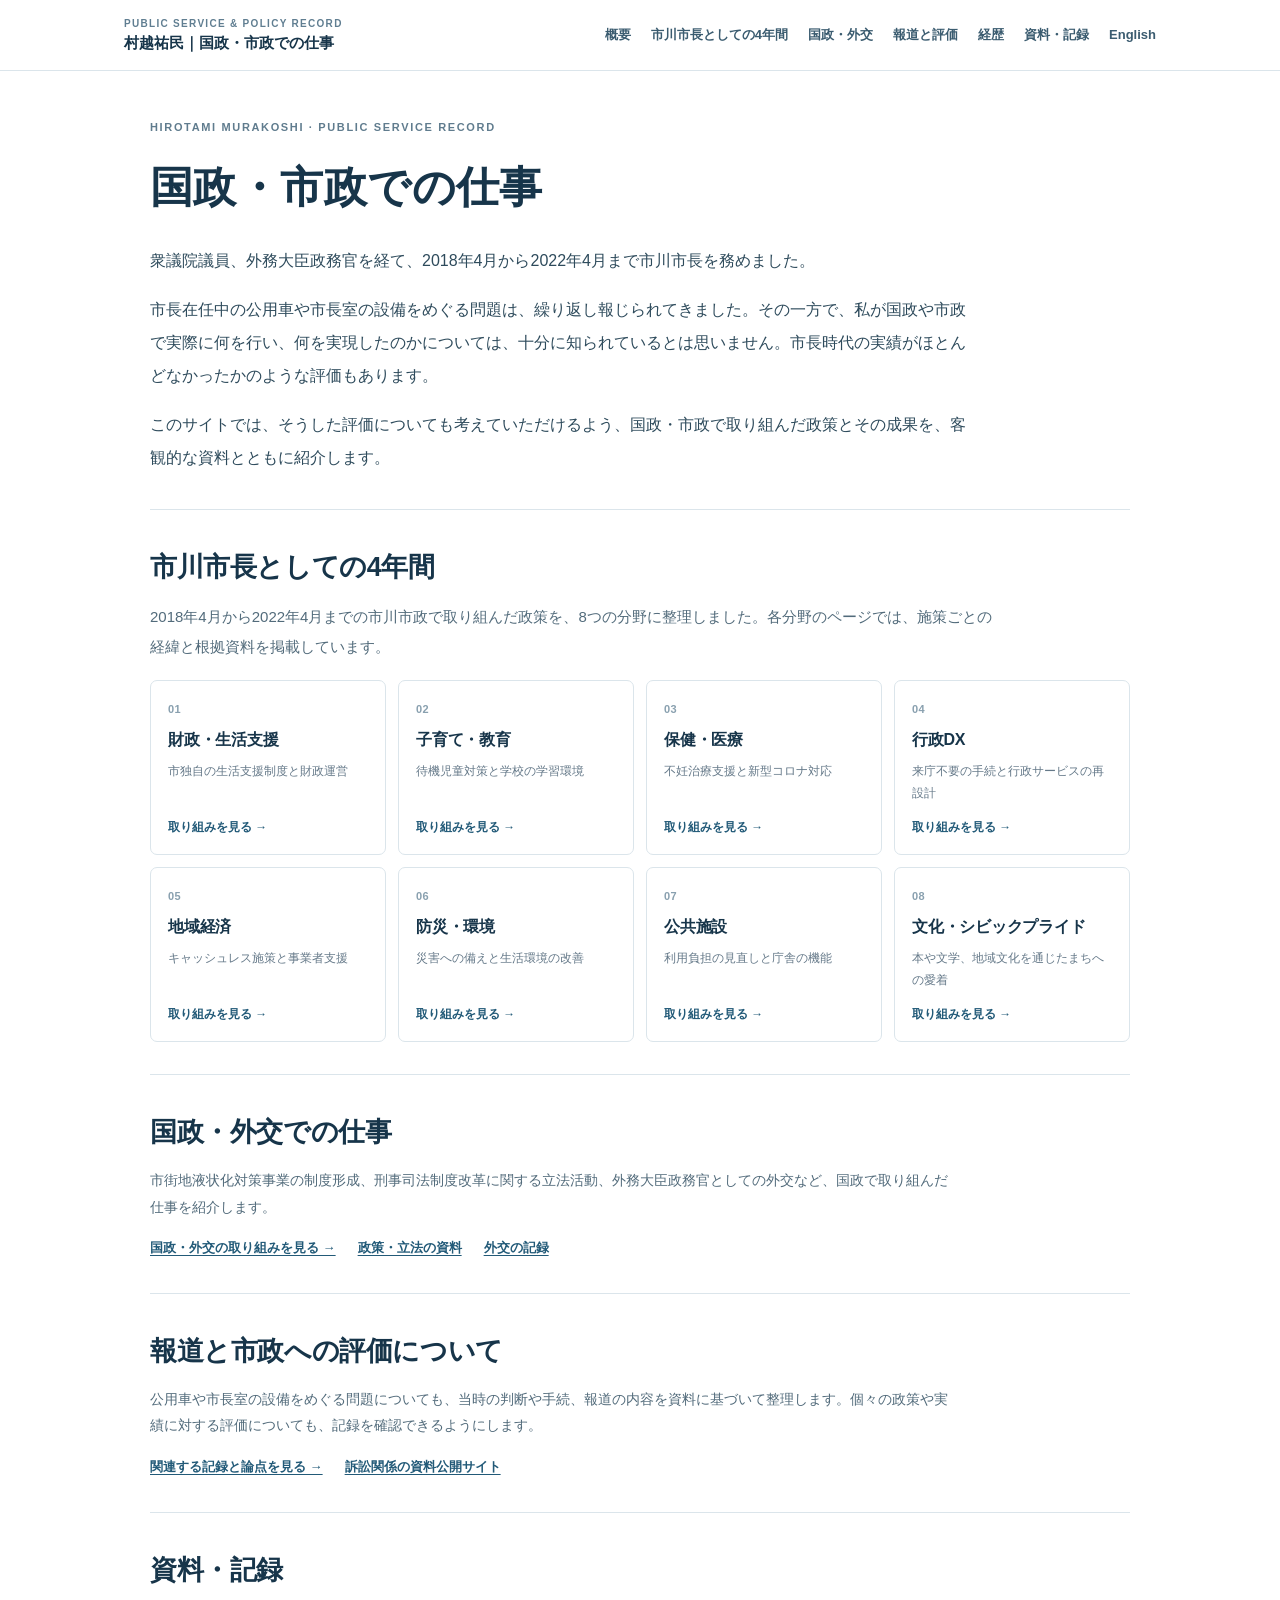
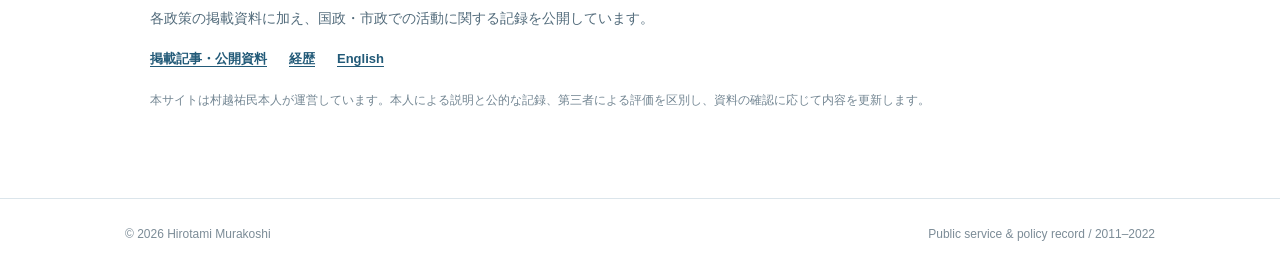
==== commit 212c2c46: "Update index.html" ====
--- a/index.html
+++ b/index.html
@@ -4,13 +4,12 @@
 <meta charset="utf-8">
 <meta name="viewport" content="width=device-width,initial-scale=1">
 <meta name="color-scheme" content="light">
-<meta name="description" content="村越祐民の公職活動記録。2018年から2022年の市川市政を中心に、政策の実施内容、成果、行政判断とその評価を一次資料とともに検証。国政での制度形成、立法活動、外交も記録します。">
+<meta name="description" content="村越祐民が国政・市政で取り組んだ政策とその成果を、客観的な資料とともに紹介します。">
 <link rel="canonical" href="https://hirotamimurakoshi.github.io/public-service-record/">
+<meta property="og:url" content="https://hirotamimurakoshi.github.io/public-service-record/">
 <meta property="og:type" content="website">
 <meta property="og:title" content="村越祐民｜国政・市政での仕事">
-<meta property="og:description" content="村越市政（2018–2022年）の政策と成果を、当時の記録に基づいて検証する。国政・外交の実績も掲載。">
-<meta property="og:url" content="https://hirotamimurakoshi.github.io/public-service-record/">
-<link rel="stylesheet" href="assets/site.css">
+<meta property="og:description" content="村越祐民が国政・市政で取り組んだ政策とその成果を、客観的な資料とともに紹介します。">
 <title>村越祐民｜国政・市政での仕事 | Hirotami Murakoshi</title>
 <style>
 :root{--rp-ink:#17354a;--rp-text:#31495a;--rp-muted:#617789;--rp-line:#dbe5eb;--rp-link:#225a78;--rp-paper:#fff;--rp-bg:#f7f9fb;--rp-soft:#f1f6f8}
@@ -87,290 +86,90 @@
 @media(max-width:820px){.rp-header-inner{align-items:flex-start;flex-direction:column;gap:13px}.rp-nav{gap:10px 17px}.rp-issues{grid-template-columns:1fr}}
 @media(max-width:690px){.rp-container{padding:0 18px 55px}.rp-hero{padding:38px 0 30px}.rp-hero .rp-lead{font-size:15px}.rp-cards,.rp-document-links{grid-template-columns:1fr}.rp-field-heading h3{font-size:18px}.rp-field-heading{gap:10px}.rp-policy{padding:17px}.rp-section{padding-top:40px}.rp-context{padding:19px}.rp-field-nav{gap:6px 14px}.rp-header-inner{padding:15px 18px}}
 @media(prefers-reduced-motion:reduce){html{scroll-behavior:auto}}
+
+
+/* Home page -- discreet, compact wayfinding */
+.rp-hero{padding:46px 0 35px}
+.rp-hero h1{margin-bottom:24px}
+.rp-hero .rp-lead{font-size:16px;max-width:830px;line-height:2.07}
+.rp-hero .rp-lead p{margin:0 0 16px}
+.rp-hero .rp-lead p:last-child{margin-bottom:0}
+.rp-section{padding-top:38px}
+.rp-section>h2{font-size:clamp(23px,3vw,27px)}
+.rp-section-lead{margin-bottom:19px}
+.rp-tile-grid{display:grid;grid-template-columns:repeat(4,minmax(0,1fr));gap:12px;margin-top:19px}
+.rp-tile{border:1px solid var(--rp-line);border-radius:7px;background:#fff;min-width:0;min-height:142px;display:flex;flex-direction:column}
+.rp-tile a{display:flex;flex:1;flex-direction:column;padding:18px 17px 15px;color:inherit;text-decoration:none}
+.rp-tile a:hover,.rp-tile a:focus-visible{background:#f5f9fb;outline-color:#5686a0}
+.rp-tile-num{display:block;font-size:11px;font-weight:700;color:#89a0af;letter-spacing:.04em;margin-bottom:8px}
+.rp-tile h3{font-size:16px;line-height:1.5;margin:0 0 8px;font-weight:720}
+.rp-tile p{font-size:12px;line-height:1.85;color:#657989;margin:0 0 12px}
+.rp-tile-more{font-size:12px;color:var(--rp-link);font-weight:700;margin-top:auto}
+.rp-inline-link{font-size:13px;font-weight:650}
+.rp-divider-top{border-top:1px solid var(--rp-line);margin-top:32px}
+.rp-minor{font-size:14px;color:#526b7b;line-height:1.9;margin:0 0 16px;max-width:800px}
+.rp-route-row{display:flex;gap:12px 22px;flex-wrap:wrap;margin:13px 0 0}
+.rp-route-row a{font-size:13px;font-weight:650}
+.rp-footnote{font-size:12px;color:#728592;margin-top:17px;line-height:1.85}
+.rp-breadcrumb{font-size:12px;color:#738796;margin:28px 0 0}
+.rp-breadcrumb a{color:#496b7d;text-decoration:none}
+.rp-breadcrumb a:hover{text-decoration:underline}
+.rp-child-hero{padding:24px 0 26px;border-bottom:1px solid var(--rp-line)}
+.rp-child-hero h1{font-size:clamp(26px,3.6vw,35px);margin:6px 0 14px}
+.rp-child-hero p{color:#526b7b;max-width:790px;margin:0;font-size:14px;line-height:2}
+.rp-child-main{padding-top:20px}
+.rp-child-main .rp-field{margin:0 0 36px}
+.rp-child-main .rp-field-heading{display:none}
+.rp-child-main .rp-section{padding-top:10px}
+.rp-child-main .rp-section>h2{font-size:22px}
+.rp-footer-extra{border-top:1px solid var(--rp-line);margin-top:30px;padding:18px 0 10px;font-size:13px}
+.rp-policy-detail summary:focus-visible,.rp-issue details summary:focus-visible{outline:2px solid #5686a0;outline-offset:4px}
+@media(max-width:970px){.rp-tile-grid{grid-template-columns:repeat(2,minmax(0,1fr))}}
+@media(max-width:690px){.rp-tile-grid{grid-template-columns:1fr;gap:9px}.rp-tile{min-height:0}.rp-tile a{padding:15px 16px 13px}.rp-tile h3{margin-bottom:4px}.rp-tile p{margin-bottom:6px}.rp-hero .rp-lead{font-size:15px}.rp-breadcrumb{margin-top:20px}}
 </style>
 </head>
-<body>
+<body class="rp-home">
 <a class="rp-skip" href="#main">本文へ移動</a>
 <header class="rp-header"><div class="rp-header-inner">
-<a class="rp-brand" href="./"><span>PUBLIC SERVICE &amp; POLICY RECORD</span><span>村越祐民｜国政・市政での仕事</span></a>
-<nav class="rp-nav" aria-label="メインナビゲーション"><a href="./" aria-current="page">概要</a><a href="#city">市川市政</a><a href="#assessment">実績と評価</a><a href="#national">国政・外交</a><a href="profile/">経歴</a><a href="#sources">資料・記録</a><a href="en/">English</a></nav>
+<a class="rp-brand" href="index.html"><span>PUBLIC SERVICE &amp; POLICY RECORD</span><span>村越祐民｜国政・市政での仕事</span></a>
+<nav class="rp-nav" aria-label="メインナビゲーション"><a href="index.html">概要</a><a href="index.html#city">市川市長としての4年間</a><a href="index.html#national">国政・外交</a><a href="index.html#assessment">報道と評価</a><a href="profile/">経歴</a><a href="publications/">資料・記録</a><a href="en/">English</a></nav>
 </div></header>
 <main id="main" class="rp-container">
 <section class="rp-hero" aria-labelledby="main-title">
 <p class="rp-eyebrow">HIROTAMI MURAKOSHI · PUBLIC SERVICE RECORD</p>
 <h1 id="main-title">国政・市政での仕事</h1>
-<p class="rp-lead">衆議院議員、外務大臣政務官を経て、2018年4月から2022年4月まで市川市長を務めました。国政での制度づくりと、市川市政で実施した政策、行政運営上の判断、その成果を当時の資料とともに記録します。</p>
-<p class="rp-deck">とりわけ市川市政については、どのような課題に対して何を行い、何が実現したのかを明らかにし、その実績に対する評価の妥当性を検証します。</p>
+<div class="rp-lead"><p>衆議院議員、外務大臣政務官を経て、2018年4月から2022年4月まで市川市長を務めました。</p>
+<p>市長在任中の公用車や市長室の設備をめぐる問題は、繰り返し報じられてきました。その一方で、私が国政や市政で実際に何を行い、何を実現したのかについては、十分に知られているとは思いません。市長時代の実績がほとんどなかったかのような評価もあります。</p>
+<p>このサイトでは、そうした評価についても考えていただけるよう、国政・市政で取り組んだ政策とその成果を、客観的な資料とともに紹介します。</p></div>
 </section>
 <section class="rp-section" id="city" aria-labelledby="city-title">
-<h2 id="city-title">村越市政の実績と検証｜2018–2022年</h2>
-<p class="rp-section-lead">生活を支える制度、子育てや医療、行政DX、地域経済、公共施設、文化・歴史。市長としての4年間に実施した政策と、その判断の背景を分野別に記録します。各分野の取り組みを一覧できるようにし、個別施策の説明と根拠資料は開いて読む構成としました。</p>
-<p class="rp-mission">政策の評価は、何を掲げたかだけでなく、どのような制度・予算・組織上の判断を行い、実際に何を実施し、どのような成果や課題を残したかによって行われるべきだと考えます。</p>
-<nav class="rp-field-nav" aria-label="市川市政の分野別目次">
-<a href="#finance">財政・生活支援</a><a href="#childcare">子育て・教育</a><a href="#health">保健・医療</a><a href="#digital">行政DX</a><a href="#economy">地域経済</a><a href="#disaster">防災・環境</a><a href="#facilities">公共施設</a><a href="#culture">文化・歴史</a>
-</nav>
-<section class="rp-field" id="finance" aria-labelledby="finance-heading">
-      <div class="rp-field-heading"><span class="rp-index">01</span><div><h3 id="finance-heading">財政運営と生活支援</h3><p>制度や給付の対象を検討し、財政基盤の維持と生活支援を並行して進めた。</p></div></div>
-      <div class="rp-cards">
-<article class="rp-policy rp-feature">
-      <p class="rp-kicker">2021年｜市独自の給付制度</p>
-      <h4>国の給付対象外となった低所得世帯にも10万円を給付</h4>
-      <details class="rp-policy-detail">
-        <summary>経緯・内容・根拠資料</summary>
-        <div class="rp-detail-body"><p>国の住民税非課税世帯等への給付を受けられない低所得の課税世帯を支援するため、「いちかわ生活よりそい臨時特別給付金」を創設しました。世帯の合計所得200万円以下などの要件を満たす世帯に、1世帯当たり10万円を給付。約4万世帯を対象と見込み、事務費を含め約40.7億円を予算化しました。</p><div class="rp-policy-sources"><span class="rp-small-label">参照資料</span> <a href="https://www.city.ichikawa.lg.jp/site/kohoichikawa/5888.html" target="_blank" rel="noopener noreferrer">市川市・給付制度の説明</a> <a href="https://www.city.ichikawa.lg.jp/site/kohoichikawa/5835.html" target="_blank" rel="noopener noreferrer">広報いちかわ（2022年1月）</a></div></div>
-      </details>
-    </article><article class="rp-policy">
-      <p class="rp-kicker">2018年度末→2021年度末</p>
-      <h4>財政調整基金残高は約190億円から約261億円へ</h4>
-      <details class="rp-policy-detail">
-        <summary>経緯・内容・根拠資料</summary>
-        <div class="rp-detail-body"><p>災害や経済危機への備えとなる財政調整基金の残高は、2018年度末の約190億円から2021年度末には約261億円に増加しました。基金残高には歳出の見直しに加え、税収や決算剰余金なども影響しています。基金残高だけで財政運営全体を評価することはできないため、決算・基金資料と併せて検証します。</p><div class="rp-policy-sources"><span class="rp-small-label">参照資料</span> <a href="https://www.city.ichikawa.lg.jp/page/7651.html" target="_blank" rel="noopener noreferrer">市川市・財政資料</a> <a href="https://www.city.ichikawa.lg.jp/page/4122.html" target="_blank" rel="noopener noreferrer">年度別決算</a></div></div>
-      </details>
-    </article>
-</div>
-    </section>
-<section class="rp-field" id="childcare" aria-labelledby="childcare-heading">
-      <div class="rp-field-heading"><span class="rp-index">02</span><div><h3 id="childcare-heading">子育て・教育</h3><p>子育て世帯の需要に対応し、保育の受け皿や学校の学習環境を整備した。</p></div></div>
-      <div class="rp-cards">
-<article class="rp-policy rp-feature">
-      <p class="rp-kicker">2018–2022年｜国基準</p>
-      <h4>待機児童ゼロを達成</h4>
-      <details class="rp-policy-detail">
-        <summary>経緯・内容・根拠資料</summary>
-        <div class="rp-detail-body"><p>就任時の2018年4月に385人だった保育待機児童を、保育施設の整備や受け入れ体制の拡充によって、2021年4月に国基準でゼロにしました。保育施設の利用定員は2018年4月の8,900人から2022年4月には12,623人に増加し、同月も待機児童ゼロを維持しました。</p><div class="rp-policy-sources"><span class="rp-small-label">参照資料</span> <a href="https://www.city.ichikawa.lg.jp/page/2492.html" target="_blank" rel="noopener noreferrer">市川市・待機児童数の推移</a> <a href="policies/childcare/">取り組みの詳細</a></div></div>
-      </details>
-    </article><article class="rp-policy">
-      <p class="rp-kicker">2020–2022年｜国のGIGAスクール構想に対応</p>
-      <h4>市立小中学校の学習用端末と通信環境を整備</h4>
-      <details class="rp-policy-detail">
-        <summary>経緯・内容・根拠資料</summary>
-        <div class="rp-detail-body"><p>国のGIGAスクール構想に対応し、市立小中学校の学習用端末と通信環境を整備しました。2021年度には小学4年生から中学3年生に端末を配布し、低学年への配備にも着手しました。国の施策と市の実施責任を区別して記載しています。</p><div class="rp-policy-sources"><span class="rp-small-label">参照資料</span> <a href="https://www.city.ichikawa.lg.jp/common/edu07/file/0000376449.pdf" target="_blank" rel="noopener noreferrer">市川市教育委員会の案内</a></div></div>
-      </details>
-    </article>
-</div>
-    </section>
-<section class="rp-field" id="health" aria-labelledby="health-heading">
-      <div class="rp-field-heading"><span class="rp-index">03</span><div><h3 id="health-heading">保健・医療・感染症対策</h3><p>医療機関と調整しながら、市独自の支援と感染症対応を実施した。</p></div></div>
-      <div class="rp-cards">
-<article class="rp-policy">
-      <p class="rp-kicker">2019年以降</p>
-      <h4>不妊治療費への市独自助成を拡充</h4>
-      <details class="rp-policy-detail">
-        <summary>経緯・内容・根拠資料</summary>
-        <div class="rp-detail-body"><p>不妊治療の経済的負担を軽減するため、県の助成制度への上乗せ支援に加え、市独自の助成を実施しました。保険適用外の治療への支援も進め、助成対象を拡大しました。</p><div class="rp-policy-sources"><span class="rp-small-label">参照資料</span> <a href="https://www.city.ichikawa.lg.jp/uploaded/attachment/8868.pdf" target="_blank" rel="noopener noreferrer">2019年度の施策成果報告</a></div></div>
-      </details>
-    </article><article class="rp-policy">
-      <p class="rp-kicker">2020年｜市独自の対応</p>
-      <h4>新型コロナの自宅療養者に食料・生活物資を配送</h4>
-      <details class="rp-policy-detail">
-        <summary>経緯・内容・根拠資料</summary>
-        <div class="rp-detail-body"><p>自宅療養中の感染者とその家族の生活を支えるため、市職員が食料品などを届ける支援を実施しました。感染症への対応と、療養中の日常生活の支援を一体で進めました。</p><div class="rp-policy-sources"><span class="rp-small-label">参照資料</span> <a href="https://www.city.ichikawa.lg.jp/site/kohoichikawa/6109.html" target="_blank" rel="noopener noreferrer">広報いちかわ（2020年6月）</a></div></div>
-      </details>
-    </article><article class="rp-policy">
-      <p class="rp-kicker">2021–2022年</p>
-      <h4>新型コロナワクチンの接種体制を整備</h4>
-      <details class="rp-policy-detail">
-        <summary>経緯・内容・根拠資料</summary>
-        <div class="rp-detail-body"><p>新型コロナワクチンの接種に向けて、医療機関などと協議・調整し、市内の接種体制を整えました。感染拡大下でも接種を進められるよう、関係機関との連携に取り組みました。</p><div class="rp-policy-sources"><span class="rp-small-label">参照資料</span> <a href="https://www.city.ichikawa.lg.jp/page/4122.html" target="_blank" rel="noopener noreferrer">市川市・決算と施策成果</a></div></div>
-      </details>
-    </article>
-</div>
-    </section>
-<section class="rp-field" id="digital" aria-labelledby="digital-heading">
-      <div class="rp-field-heading"><span class="rp-index">04</span><div><h3 id="digital-heading">行政DXと行政サービスの再設計</h3><p>「市役所に行くこと」を前提にしてきた手続と業務を見直し、民間技術の活用も進めた。</p></div></div>
-      <div class="rp-cards">
-<article class="rp-policy rp-feature">
-      <p class="rp-kicker">2020年｜市川市DX憲章</p>
-      <h4>「来なくて済む市役所」「24時間止まらない電子市役所」を構想</h4>
-      <details class="rp-policy-detail">
-        <summary>経緯・内容・根拠資料</summary>
-        <div class="rp-detail-body"><p>行政の仕事の進め方から見直すため、2020年に「市川市DX憲章」を策定しました。単に手続きを電子化するのではなく、業務の無駄を減らし、行政資源を新たなサービスに振り向けることを目指しました。在任中に電子申請や窓口の改革を進めました。構想として掲げた将来像と、任期中に実装した事項は区別しています。</p><div class="rp-policy-sources"><span class="rp-small-label">参照資料</span> <a href="https://www.city.ichikawa.lg.jp/page/2866.html" target="_blank" rel="noopener noreferrer">市川市DX憲章（2020年）</a> <a href="policies/digital/">取り組みの詳細</a></div></div>
-      </details>
-    </article><article class="rp-policy">
-      <p class="rp-kicker">2019年｜全国初の実証</p>
-      <h4>LINEによる住民票申請・郵送交付を全国で初めて実証</h4>
-      <details class="rp-policy-detail">
-        <summary>経緯・内容・根拠資料</summary>
-        <div class="rp-detail-body"><p>LINEから住民票の写しなどを申請し、手数料をキャッシュレスで支払い、郵送で受け取る仕組みの実証実験を全国で初めて実施しました。市役所に行かなくても済む行政手続きの実現に取り組みました。</p><div class="rp-policy-sources"><span class="rp-small-label">参照資料</span> <a href="https://www.watch.impress.co.jp/docs/news/1175856.html" target="_blank" rel="noopener noreferrer">Impress Watch（2019年）</a></div></div>
-      </details>
-    </article><article class="rp-policy">
-      <p class="rp-kicker">2021年｜新第1庁舎</p>
-      <h4>転入・転出などの手続きをワンストップ化</h4>
-      <details class="rp-policy-detail">
-        <summary>経緯・内容・根拠資料</summary>
-        <div class="rp-detail-body"><p>転入・転出や出生などの手続きを、できる限り一つの窓口で済ませられるワンストップサービスを導入しました。新第1庁舎の窓口配置も、手続きをする市民の利便性を重視して見直しました。</p><div class="rp-policy-sources"><span class="rp-small-label">参照資料</span> <a href="https://www.city.ichikawa.lg.jp/page/6924.html" target="_blank" rel="noopener noreferrer">2020年度決算審査意見書</a></div></div>
-      </details>
-    </article><article class="rp-policy">
-      <p class="rp-kicker">行政サービスの再設計</p>
-      <h4>民間企業との連携で行政サービスを改善</h4>
-      <details class="rp-policy-detail">
-        <summary>経緯・内容・根拠資料</summary>
-        <div class="rp-detail-body"><p>民間企業との連携や既存サービスの活用を通じて、行政手続きや業務の見直しを進めました。技術を行政内部だけで抱え込むのではなく、外部の知見と発想を生かして課題を解決する方法を採りました。</p><div class="rp-policy-sources"><span class="rp-small-label">参照資料</span> <a href="https://www.projectdesign.jp/202105/ict-utilization-chief-roundtable/009324.php" target="_blank" rel="noopener noreferrer">事業構想（2021年）</a> <a href="policies/partnerships/">官民連携の詳細</a></div></div>
-      </details>
-    </article>
-</div>
-    </section>
-<section class="rp-field" id="economy" aria-labelledby="economy-heading">
-      <div class="rp-field-heading"><span class="rp-index">05</span><div><h3 id="economy-heading">地域経済・事業者支援</h3><p>既存の決済基盤を活用した需要喚起と、市独自の事業継続支援を実施した。</p></div></div>
-      <div class="rp-cards">
-<article class="rp-policy">
-      <p class="rp-kicker">2020年｜キャッシュレス決済</p>
-      <h4>PayPayのポイント還元で市内消費を促進</h4>
-      <details class="rp-policy-detail">
-        <summary>経緯・内容・根拠資料</summary>
-        <div class="rp-detail-body"><p>コロナ禍の地域経済を支えるため、市内の対象店舗でPayPay決済額の最大10％を還元するキャンペーンを実施しました。紙の商品券を新たに発行するのではなく、既存のキャッシュレス決済基盤を活用しました。</p><div class="rp-policy-sources"><span class="rp-small-label">参照資料</span> <a href="https://about.paypay.ne.jp/pr/20200706/01/" target="_blank" rel="noopener noreferrer">PayPay公式発表（2020年）</a></div></div>
-      </details>
-    </article><article class="rp-policy">
-      <p class="rp-kicker">2020年｜市独自支援</p>
-      <h4>感染症対策に取り組む事業者へ最大20万円を給付</h4>
-      <details class="rp-policy-detail">
-        <summary>経緯・内容・根拠資料</summary>
-        <div class="rp-detail-body"><p>消毒や感染症対策用品の購入、テレワークの導入などに取り組む市内の中小法人・個人事業主を対象に、最大20万円の臨時給付金を設けました。</p><div class="rp-policy-sources"><span class="rp-small-label">参照資料</span> <a href="https://www.city.ichikawa.lg.jp/site/kohoichikawa/6109.html" target="_blank" rel="noopener noreferrer">広報いちかわ（2020年6月）</a></div></div>
-      </details>
-    </article><article class="rp-policy">
-      <p class="rp-kicker">2021年｜市独自支援</p>
-      <h4>売上が減少した事業者へ最大25万円の支援金</h4>
-      <details class="rp-policy-detail">
-        <summary>経緯・内容・根拠資料</summary>
-        <div class="rp-detail-body"><p>コロナ禍で売上が減少した市内の中小法人などに、最大25万円の事業継続支援金を給付しました。個人事業主やNPO法人なども対象に含め、国・県の支援制度を補いました。</p><div class="rp-policy-sources"><span class="rp-small-label">参照資料</span> <a href="https://www.city.ichikawa.lg.jp/site/kohoichikawa/6245.html" target="_blank" rel="noopener noreferrer">広報いちかわ（2021年9月）</a></div></div>
-      </details>
-    </article>
-</div>
-    </section>
-<section class="rp-field" id="disaster" aria-labelledby="disaster-heading">
-      <div class="rp-field-heading"><span class="rp-index">06</span><div><h3 id="disaster-heading">防災・生活環境</h3><p>災害への備えと、感染症流行下の生活環境の変化に対応した。</p></div></div>
-      <div class="rp-cards">
-<article class="rp-policy">
-      <p class="rp-kicker">2018–2022年</p>
-      <h4>災害時の応援・物資供給協定を拡充</h4>
-      <details class="rp-policy-detail">
-        <summary>経緯・内容・根拠資料</summary>
-        <div class="rp-detail-body"><p>災害時の物資供給や避難場所の確保、応急対応などに備え、自治体や民間事業者との協定を拡充しました。行政だけでは対応しきれない事態に備える体制づくりを進めました。</p><div class="rp-policy-sources"><span class="rp-small-label">参照資料</span> <a href="https://www.city.ichikawa.lg.jp/common/cri03/file/0000474444.pdf" target="_blank" rel="noopener noreferrer">市川市・災害時支援協定資料</a></div></div>
-      </details>
-    </article><article class="rp-policy">
-      <p class="rp-kicker">2020–2021年</p>
-      <h4>燃やすごみの収集を週3回に拡大</h4>
-      <details class="rp-policy-detail">
-        <summary>経緯・内容・根拠資料</summary>
-        <div class="rp-detail-body"><p>在宅時間が増えたコロナ禍に、ごみの保管負担や衛生上の不安を軽減するため、燃やすごみの収集を週3回に拡大しました。2021年度も週3回の収集を続けました。</p><div class="rp-policy-sources"><span class="rp-small-label">参照資料</span> <a href="https://www.city.ichikawa.lg.jp/page/1294.html" target="_blank" rel="noopener noreferrer">市川市・市民アンケート</a> <a href="https://www.city.ichikawa.lg.jp/site/gikai/1896.html" target="_blank" rel="noopener noreferrer">市議会だより</a></div></div>
-      </details>
-    </article>
-</div>
-    </section>
-<section class="rp-field" id="facilities" aria-labelledby="facilities-heading">
-      <div class="rp-field-heading"><span class="rp-index">07</span><div><h3 id="facilities-heading">公共施設と市民サービス</h3><p>公共施設の利用負担や庁舎の機能を見直した。</p></div></div>
-      <div class="rp-cards">
-<article class="rp-policy">
-      <p class="rp-kicker">2019年4月</p>
-      <h4>公民館・体育館などの公共施設使用料を引き下げ</h4>
-      <details class="rp-policy-detail">
-        <summary>経緯・内容・根拠資料</summary>
-        <div class="rp-detail-body"><p>公民館や体育館などを市民が利用しやすいよう、公共施設の使用料を見直しました。国府台市民体育館の第1体育館では、市民などの一般使用料を1時間6,570円から2,190円へ、3分の1に引き下げました。</p><div class="rp-policy-sources"><span class="rp-small-label">参照資料</span> <a href="https://www.city.ichikawa.lg.jp/page/5687.html" target="_blank" rel="noopener noreferrer">市川市・使用料改定</a></div></div>
-      </details>
-    </article><article class="rp-policy">
-      <p class="rp-kicker">2021年</p>
-      <h4>新第1庁舎を全面供用し、防災・市民サービスの拠点に</h4>
-      <details class="rp-policy-detail">
-        <summary>経緯・内容・根拠資料</summary>
-        <div class="rp-detail-body"><p>2021年に新第1庁舎の全面供用を開始しました。市民が利用しやすい窓口の配置に加え、災害時にも市役所の業務を継続できる機能を備えた庁舎づくりを進めました。</p><div class="rp-policy-sources"><span class="rp-small-label">参照資料</span> <a href="https://www.city.ichikawa.lg.jp/page/6924.html" target="_blank" rel="noopener noreferrer">市川市・決算審査意見書</a></div></div>
-      </details>
-    </article>
-</div>
-    </section>
-<section class="rp-field" id="culture" aria-labelledby="culture-heading">
-      <div class="rp-field-heading"><span class="rp-index">08</span><div><h3 id="culture-heading">文化・歴史と市民への敬意</h3><p>文学・芸術の記録を公共空間に残し、地域文化を日常の行政サービスにつなげた。</p></div></div>
-      <div class="rp-cards">
-<article class="rp-policy">
-      <p class="rp-kicker">2021年11月｜学びと交流の場</p>
-      <h4>本を通じて人が集まる「市本（いちぼん）」を開設</h4>
-      <details class="rp-policy-detail">
-        <summary>経緯・内容・根拠資料</summary>
-        <div class="rp-detail-body"><p>市川駅北口に、本をテーマとした学習交流施設「市本」を開設しました。図書館とも書店とも異なり、テーマごとの選書や読書会、講演などを通じて、人と本、人と人が出会う場をつくりました。施設は2023年3月に閉館しました。</p><div class="rp-policy-sources"><span class="rp-small-label">参照資料</span> <a href="https://www.city.ichikawa.lg.jp/site/kohoichikawa/5786.html" target="_blank" rel="noopener noreferrer">広報いちかわ（開設時の紹介）</a> <a href="https://numabooks.com/works/%E5%B8%82%E6%9C%AC%EF%BC%88%E3%81%84%E3%81%A1%E3%81%BC%E3%82%93%EF%BC%89/" target="_blank" rel="noopener noreferrer">企画・選書に携わった事業者の記録</a></div></div>
-      </details>
-    </article><article class="rp-policy">
-      <p class="rp-kicker">2021年｜文学遺産の保存</p>
-      <h4>永井荷風の書斎を市役所1階に移築・公開</h4>
-      <details class="rp-policy-detail">
-        <summary>経緯・内容・根拠資料</summary>
-        <div class="rp-detail-body"><p>市川で晩年を過ごした作家・永井荷風の書斎を、ご遺族からの寄贈を受けて新第1庁舎に移築・再現しました。建具や書棚など、当時の姿を伝える品々を残し、市民が日常の中でまちの文学史に触れられる場所としました。</p><div class="rp-policy-sources"><span class="rp-small-label">参照資料</span> <a href="https://www.city.ichikawa.lg.jp/site/kohoichikawa/5787.html" target="_blank" rel="noopener noreferrer">広報いちかわ・市長コラム（2021年）</a> <a href="https://www.city.ichikawa.lg.jp/common/pr/file/0000358314.pdf" target="_blank" rel="noopener noreferrer">市川市・書斎の移築紹介</a></div></div>
-      </details>
-    </article><article class="rp-policy">
-      <p class="rp-kicker">市民への敬意を形に</p>
-      <h4>表彰状・感謝状の筆耕費を予算化</h4>
-      <details class="rp-policy-detail">
-        <summary>経緯・内容・根拠資料</summary>
-        <div class="rp-detail-body"><p>市民の功績や善意をたたえる表彰状・感謝状について、プリンターによる印刷を見直し、毛筆で仕上げるための予算を確保しました。行政から贈る一枚の文書にも、受け取る人への敬意を込める取り組みです。</p><p class="rp-source-pending">関連する一次資料を確認のうえ追加します。</p></div>
-      </details>
-    </article><article class="rp-policy">
-      <p class="rp-kicker">地域の技術を行政に生かす</p>
-      <h4>地元篆刻家・那須大卿氏に公印制作を依頼</h4>
-      <details class="rp-policy-detail">
-        <summary>経緯・内容・根拠資料</summary>
-        <div class="rp-detail-body"><p>市川を拠点に活動した書・篆刻の作家、那須大卿氏に市の公印の制作を依頼しました。行政の仕事で使う印章に、地域で受け継がれてきた書と篆刻の技術を取り入れました。</p><p class="rp-source-pending">関連する一次資料を確認のうえ追加します。</p></div>
-      </details>
-    </article>
-</div>
-    </section>
+<h2 id="city-title">市川市長としての4年間</h2>
+<p class="rp-section-lead">2018年4月から2022年4月までの市川市政で取り組んだ政策を、8つの分野に整理しました。各分野のページでは、施策ごとの経緯と根拠資料を掲載しています。</p>
+<div class="rp-tile-grid"><article class="rp-tile"><a href="city-record/finance/"><span class="rp-tile-num">01</span><h3>財政・生活支援</h3><p>市独自の生活支援制度と財政運営</p><span class="rp-tile-more">取り組みを見る →</span></a></article>
+<article class="rp-tile"><a href="city-record/childcare/"><span class="rp-tile-num">02</span><h3>子育て・教育</h3><p>待機児童対策と学校の学習環境</p><span class="rp-tile-more">取り組みを見る →</span></a></article>
+<article class="rp-tile"><a href="city-record/health/"><span class="rp-tile-num">03</span><h3>保健・医療</h3><p>不妊治療支援と新型コロナ対応</p><span class="rp-tile-more">取り組みを見る →</span></a></article>
+<article class="rp-tile"><a href="city-record/digital/"><span class="rp-tile-num">04</span><h3>行政DX</h3><p>来庁不要の手続と行政サービスの再設計</p><span class="rp-tile-more">取り組みを見る →</span></a></article>
+<article class="rp-tile"><a href="city-record/economy/"><span class="rp-tile-num">05</span><h3>地域経済</h3><p>キャッシュレス施策と事業者支援</p><span class="rp-tile-more">取り組みを見る →</span></a></article>
+<article class="rp-tile"><a href="city-record/disaster/"><span class="rp-tile-num">06</span><h3>防災・環境</h3><p>災害への備えと生活環境の改善</p><span class="rp-tile-more">取り組みを見る →</span></a></article>
+<article class="rp-tile"><a href="city-record/facilities/"><span class="rp-tile-num">07</span><h3>公共施設</h3><p>利用負担の見直しと庁舎の機能</p><span class="rp-tile-more">取り組みを見る →</span></a></article>
+<article class="rp-tile"><a href="city-record/culture/"><span class="rp-tile-num">08</span><h3>文化・シビックプライド</h3><p>本や文学、地域文化を通じたまちへの愛着</p><span class="rp-tile-more">取り組みを見る →</span></a></article></div>
 </section>
-<section class="rp-section" id="assessment" aria-labelledby="assessment-title">
-<h2 id="assessment-title">市政への評価を検証する</h2>
-<p class="rp-section-lead">村越市政の政策や成果については、その後の政治的な論争や報道の中で否定的な評価も示されてきました。実施した施策と行政判断を個別の資料から検証することが、このサイトのもう一つの目的です。対象はあくまで2018年4月から2022年4月までの村越市政です。</p>
-<div class="rp-context">
-<h3>「実績がほぼ皆無」「前任者の残した課題」という評価について</h3>
-<p>こうした趣旨の政治的な評価に対しては、個人への応酬ではなく、政策の実施記録、予算・決算、制度の導入時期、実施後の成果を示して検証します。発言者、発言日時、原文については一次資料との照合を進め、正確に特定したうえで引用・掲載します。</p>
-<p>退任後の市政が政策を継続・変更・終了した事実は、村越市政の実績や判断を理解するために必要な限りで扱います。後任市政そのものの評価をここでの主題にはしません。</p>
-</div>
-<h3>論争の対象となった行政判断</h3>
-<p class="rp-section-lead">公用車、執務環境、備品調達についても、市政運営の一部として記録します。本人は、それぞれが政策・行政運営上の目的を持ち、適切な予算執行として行われたと考えています。同時に、議会や報道から寄せられた指摘、実際の契約・支出・見直しの経緯と照合して示します。</p>
-<div class="rp-issues">
-<article class="rp-issue"><h3>公用車（テスラ）</h3><p>導入を判断した理由と、調達・予算執行、議会審議、契約の扱いを確認します。</p><details><summary>検証する事項</summary><p>導入目的、車両選定、契約・費用の条件、議会の見直し動議、契約解除に至る経緯を、議会資料・契約資料・当時の説明に基づいて整理します。</p></details></article>
-<article class="rp-issue"><h3>市長室のシャワー設備</h3><p>設置の目的、庁舎設備としての位置付け、費用・予算、議会での指摘を検証します。</p><details><summary>検証する事項</summary><p>設置判断と利用目的、庁舎・防災業務との関係、設置・撤去の経緯、費用負担に関する議決・説明を、資料に照らして整理します。</p></details></article>
-<article class="rp-issue"><h3>執務室の家具・備品</h3><p>執務環境整備の目的、調達内容と金額、承認手続、報道との整合性を確認します。</p><details><summary>検証する事項</summary><p>備品の帰属先、用途、予算・契約・決裁の経緯と報道表現を整理します。市の調達と個人による購入とを混同しないよう記録します。</p></details></article>
-</div>
-<p class="rp-note">上記は検証対象と資料の整理方針を示したものです。具体的な適法性・妥当性の判断を、裏付け資料を掲げずに確定的に記載するものではありません。</p>
-<div class="rp-context" id="litigation">
-<h3>市政をめぐる訴訟と資料公開</h3>
-<p>2022年4月の投稿をめぐる損害賠償請求事件（千葉地方裁判所・令和6年（ワ）第1847号）についても、市政当時の行政判断やその評価をめぐる経緯の一部として位置付けています。2026年10月9日に弁論は終結しました。判決の内容については確定していない段階で予断を記しません。</p>
-<p>訴訟の当事者の主張、証拠、審理経過をまとめた資料は、別サイトに掲載しています。<a href="https://hirotamimurakoshi.github.io/" target="_blank" rel="noopener noreferrer">訴訟・関連資料の公開サイトを見る</a></p>
-</div>
+<section class="rp-section rp-divider-top" id="national" aria-labelledby="national-title">
+<h2 id="national-title">国政・外交での仕事</h2>
+<p class="rp-minor">市街地液状化対策事業の制度形成、刑事司法制度改革に関する立法活動、外務大臣政務官としての外交など、国政で取り組んだ仕事を紹介します。</p>
+<div class="rp-route-row"><a href="national-record/">国政・外交の取り組みを見る →</a><a href="national/">政策・立法の資料</a><a href="diplomacy/">外交の記録</a></div>
 </section>
-<section class="rp-section" id="national" aria-labelledby="national-title">
-<h2 id="national-title">国政・外交｜制度形成と政策提案</h2>
-<p class="rp-section-lead">国会議員時代には、制度の狭間にある課題に対して立法や新たな事業制度を提案し、外務大臣政務官として外交実務にも携わりました。構想、法案の取りまとめ、制度化、実施を区別して記載します。</p>
-<div class="rp-cards"><article class="rp-policy rp-feature">
-      <p class="rp-kicker">2011年｜市街地液状化対策事業</p>
-      <h4>市街地液状化対策事業の制度創設に関与</h4>
-      <details class="rp-policy-detail">
-        <summary>経緯・内容・根拠資料</summary>
-        <div class="rp-detail-body"><p>東日本大震災で液状化被害を受けた浦安市などでは、公共道路と民間宅地を一体的に対策するための制度が必要でした。村越は政策形成のためのワーキングチームの組織化に取り組み、その事務局長として国土交通省や関係者との調整を進めたと記録しています。2011年に国の「市街地液状化対策事業」が制度化されました。制度の成立と村越個人の役割をそれぞれ確認できるよう、当時の活動資料を順次整理します。</p><div class="rp-policy-sources"><span class="rp-small-label">参照資料</span> <a href="https://www.mlit.go.jp/toshi/toshi_tobou_fr_000005.html" target="_blank" rel="noopener noreferrer">国土交通省・制度とガイダンス</a> <a href="national/#liquefaction">国政での経緯・資料</a></div></div>
-      </details>
-    </article>
-<article class="rp-policy">
-      <p class="rp-kicker">2011年｜刑事司法制度改革</p>
-      <h4>裁判員裁判での死刑判決に全員一致を求める法律案を取りまとめ</h4>
-      <details class="rp-policy-detail">
-        <summary>経緯・内容・根拠資料</summary>
-        <div class="rp-detail-body"><p>死刑廃止を推進する議員連盟の事務局長として、重無期刑の創設と、裁判員裁判で死刑判決を下す際に裁判官・裁判員全員の一致を必要とする制度を盛り込んだ法律案を取りまとめました。2011年8月には、法務省の「死刑の在り方についての勉強会」で法律案と新旧対照条文などを提示しました。法律案の提出・検討と制度実現は区別しています。</p><div class="rp-policy-sources"><span class="rp-small-label">参照資料</span> <a href="https://www.moj.go.jp/keiji1/keiji12_00036.html" target="_blank" rel="noopener noreferrer">法務省・第7回勉強会</a> <a href="legislation/">法律案の資料</a></div></div>
-      </details>
-    </article>
-<article class="rp-policy">
-      <p class="rp-kicker">2012年｜外務大臣政務官</p>
-      <h4>ウガンダ・タンザニア訪問とTICAD Vに向けた外交</h4>
-      <details class="rp-policy-detail">
-        <summary>経緯・内容・根拠資料</summary>
-        <div class="rp-detail-body"><p>外務大臣政務官としてタンザニアとウガンダを訪問し、大統領をはじめとする政府要人と会談しました。第5回アフリカ開発会議（TICAD V）への参加を働きかけるなど、二国間関係の強化と国際協力に取り組みました。</p><div class="rp-policy-sources"><span class="rp-small-label">参照資料</span> <a href="https://www.mofa.go.jp/mofaj/gaiko/bluebook/2013/pdf/pdfs/6.pdf" target="_blank" rel="noopener noreferrer">外務省・2012年要人往来記録</a> <a href="diplomacy/">外交活動の詳細</a></div></div>
-      </details>
-    </article></div>
+<section class="rp-section rp-divider-top" id="assessment" aria-labelledby="assessment-title">
+<h2 id="assessment-title">報道と市政への評価について</h2>
+<p class="rp-minor">公用車や市長室の設備をめぐる問題についても、当時の判断や手続、報道の内容を資料に基づいて整理します。個々の政策や実績に対する評価についても、記録を確認できるようにします。</p>
+<div class="rp-route-row"><a href="assessment/">関連する記録と論点を見る →</a><a href="https://hirotamimurakoshi.github.io/" target="_blank" rel="noopener noreferrer">訴訟関係の資料公開サイト</a></div>
 </section>
-<section class="rp-section" id="sources" aria-labelledby="sources-title">
+<section class="rp-section rp-divider-top" id="sources" aria-labelledby="sources-title">
 <h2 id="sources-title">資料・記録</h2>
-<p class="rp-section-lead">施策の実施状況や評価の根拠となる当時の公文書・決算・議会資料、政策提案と訴訟関係の資料にアクセスできます。</p>
-<div class="rp-document-links">
-<div class="rp-doc"><h3>政策・行政の記録</h3><p>国政・市政での制度設計や事業の実施に関する文書、決算、記事等。</p><a href="publications/">掲載記事・公開資料を見る</a></div>
-<div class="rp-doc"><h3>訴訟・関連資料</h3><p>市政をめぐる論争に関連する当事者の主張、訴訟資料、手続経過。</p><a href="https://hirotamimurakoshi.github.io/" target="_blank" rel="noopener noreferrer">資料公開サイトを見る</a></div>
-</div>
-<div class="rp-verification"><p><strong>記述の基準</strong>　本サイトは村越祐民本人が運営する公職活動の記録です。自己の関与に関する説明、客観的な実施記録、第三者による評価を区別し、原資料を優先して参照します。判明した事実・資料に応じて記述を更新します。</p><p>記載の金額や人数は、決算値・実績値・制度創設時の予定値を区別しています。「約4万世帯」「約40.7億円」は、生活よりそい給付制度創設時の対象見込みと予算額です。基金残高は各年度末の数値です。</p></div>
-</section>
-</main>
+<p class="rp-minor">各政策の掲載資料に加え、国政・市政での活動に関する記録を公開しています。</p>
+<div class="rp-route-row"><a href="publications/">掲載記事・公開資料</a><a href="profile/">経歴</a><a href="en/">English</a></div>
+<p class="rp-footnote">本サイトは村越祐民本人が運営しています。本人による説明と公的な記録、第三者による評価を区別し、資料の確認に応じて内容を更新します。</p>
+</section></main>
 <footer class="rp-footer"><div><span>© 2026 Hirotami Murakoshi</span><span>Public service &amp; policy record / 2011–2022</span></div></footer>
-</body></html>
+</body>
+</html>
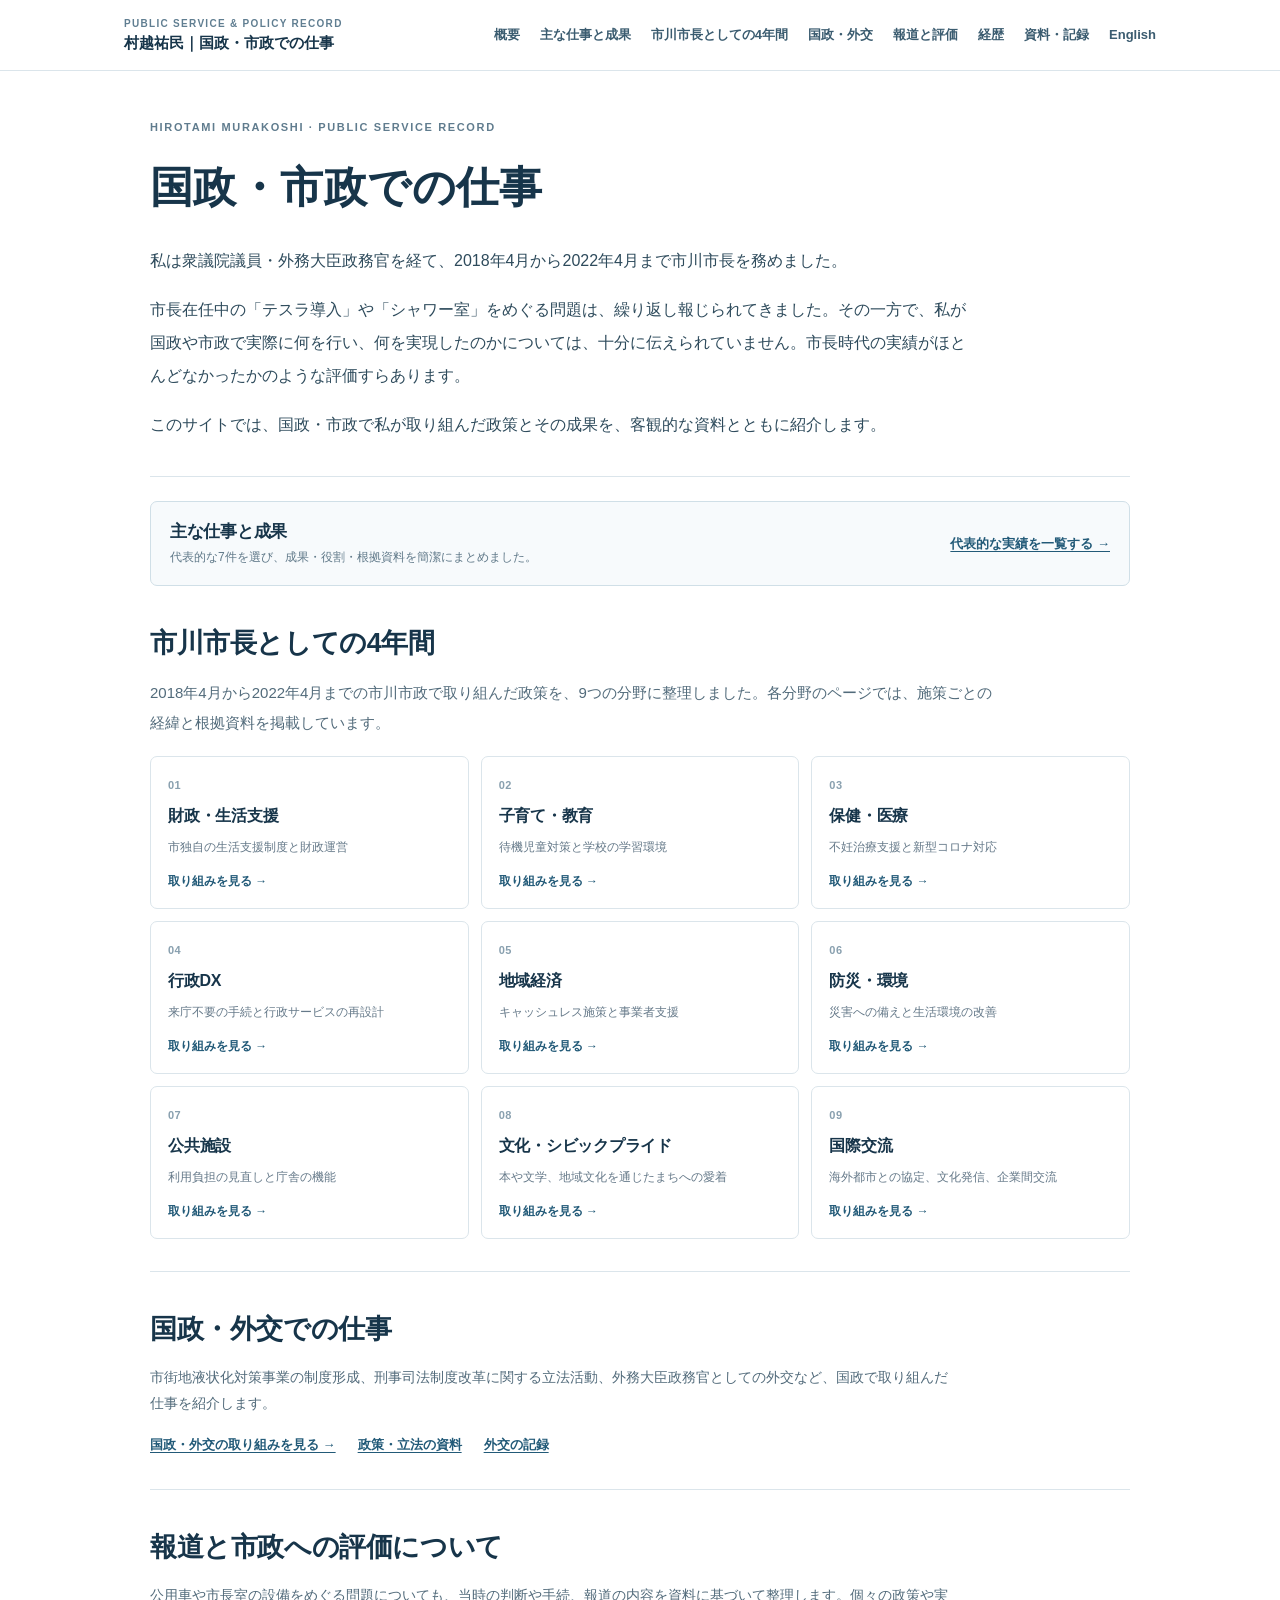
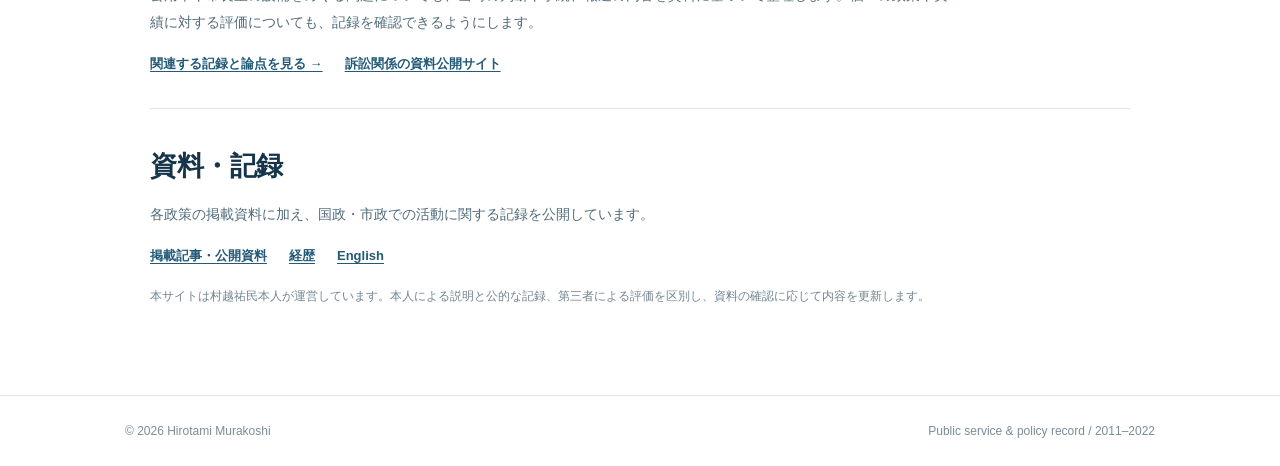
==== commit 1cd4c553: "Add files via upload" ====
--- a/index.html
+++ b/index.html
@@ -97,7 +97,7 @@
 .rp-section{padding-top:38px}
 .rp-section>h2{font-size:clamp(23px,3vw,27px)}
 .rp-section-lead{margin-bottom:19px}
-.rp-tile-grid{display:grid;grid-template-columns:repeat(4,minmax(0,1fr));gap:12px;margin-top:19px}
+.rp-tile-grid{display:grid;grid-template-columns:repeat(3,minmax(0,1fr));gap:12px;margin-top:19px}
 .rp-tile{border:1px solid var(--rp-line);border-radius:7px;background:#fff;min-width:0;min-height:142px;display:flex;flex-direction:column}
 .rp-tile a{display:flex;flex:1;flex-direction:column;padding:18px 17px 15px;color:inherit;text-decoration:none}
 .rp-tile a:hover,.rp-tile a:focus-visible{background:#f5f9fb;outline-color:#5686a0}
@@ -126,25 +126,36 @@
 .rp-policy-detail summary:focus-visible,.rp-issue details summary:focus-visible{outline:2px solid #5686a0;outline-offset:4px}
 @media(max-width:970px){.rp-tile-grid{grid-template-columns:repeat(2,minmax(0,1fr))}}
 @media(max-width:690px){.rp-tile-grid{grid-template-columns:1fr;gap:9px}.rp-tile{min-height:0}.rp-tile a{padding:15px 16px 13px}.rp-tile h3{margin-bottom:4px}.rp-tile p{margin-bottom:6px}.rp-hero .rp-lead{font-size:15px}.rp-breadcrumb{margin-top:20px}}
+
+/* Single unobtrusive link to the concise achievements summary */
+.rp-feature-link{display:flex;align-items:center;justify-content:space-between;gap:18px;flex-wrap:wrap;padding:17px 19px;margin-top:24px;border:1px solid #d0dfe7;border-radius:7px;background:#f7fafc}
+.rp-feature-link h2{font-size:17px;margin:0 0 3px}
+.rp-feature-link p{font-size:12px;color:#607989;line-height:1.75;margin:0}
+.rp-feature-link a{white-space:nowrap;font-size:13px;font-weight:720}
+@media(max-width:690px){.rp-feature-link{align-items:flex-start;gap:9px;padding:15px 16px}}
 </style>
 </head>
 <body class="rp-home">
 <a class="rp-skip" href="#main">本文へ移動</a>
 <header class="rp-header"><div class="rp-header-inner">
 <a class="rp-brand" href="index.html"><span>PUBLIC SERVICE &amp; POLICY RECORD</span><span>村越祐民｜国政・市政での仕事</span></a>
-<nav class="rp-nav" aria-label="メインナビゲーション"><a href="index.html">概要</a><a href="index.html#city">市川市長としての4年間</a><a href="index.html#national">国政・外交</a><a href="index.html#assessment">報道と評価</a><a href="profile/">経歴</a><a href="publications/">資料・記録</a><a href="en/">English</a></nav>
+<nav class="rp-nav" aria-label="メインナビゲーション"><a href="index.html">概要</a><a href="selected-achievements/">主な仕事と成果</a><a href="index.html#city">市川市長としての4年間</a><a href="index.html#national">国政・外交</a><a href="index.html#assessment">報道と評価</a><a href="profile/">経歴</a><a href="publications/">資料・記録</a><a href="en/">English</a></nav>
 </div></header>
 <main id="main" class="rp-container">
 <section class="rp-hero" aria-labelledby="main-title">
 <p class="rp-eyebrow">HIROTAMI MURAKOSHI · PUBLIC SERVICE RECORD</p>
 <h1 id="main-title">国政・市政での仕事</h1>
-<div class="rp-lead"><p>衆議院議員、外務大臣政務官を経て、2018年4月から2022年4月まで市川市長を務めました。</p>
-<p>市長在任中の公用車や市長室の設備をめぐる問題は、繰り返し報じられてきました。その一方で、私が国政や市政で実際に何を行い、何を実現したのかについては、十分に知られているとは思いません。市長時代の実績がほとんどなかったかのような評価もあります。</p>
-<p>このサイトでは、そうした評価についても考えていただけるよう、国政・市政で取り組んだ政策とその成果を、客観的な資料とともに紹介します。</p></div>
+<div class="rp-lead"><p>私は衆議院議員・外務大臣政務官を経て、2018年4月から2022年4月まで市川市長を務めました。</p>
+<p>市長在任中の「テスラ導入」や「シャワー室」をめぐる問題は、繰り返し報じられてきました。その一方で、私が国政や市政で実際に何を行い、何を実現したのかについては、十分に伝えられていません。市長時代の実績がほとんどなかったかのような評価すらあります。</p>
+<p>このサイトでは、国政・市政で私が取り組んだ政策とその成果を、客観的な資料とともに紹介します。</p></div>
+</section>
+<section class="rp-feature-link" aria-labelledby="selected-achievements-link-title">
+<div><h2 id="selected-achievements-link-title">主な仕事と成果</h2><p>代表的な7件を選び、成果・役割・根拠資料を簡潔にまとめました。</p></div>
+<a href="selected-achievements/">代表的な実績を一覧する →</a>
 </section>
 <section class="rp-section" id="city" aria-labelledby="city-title">
 <h2 id="city-title">市川市長としての4年間</h2>
-<p class="rp-section-lead">2018年4月から2022年4月までの市川市政で取り組んだ政策を、8つの分野に整理しました。各分野のページでは、施策ごとの経緯と根拠資料を掲載しています。</p>
+<p class="rp-section-lead">2018年4月から2022年4月までの市川市政で取り組んだ政策を、9つの分野に整理しました。各分野のページでは、施策ごとの経緯と根拠資料を掲載しています。</p>
 <div class="rp-tile-grid"><article class="rp-tile"><a href="city-record/finance/"><span class="rp-tile-num">01</span><h3>財政・生活支援</h3><p>市独自の生活支援制度と財政運営</p><span class="rp-tile-more">取り組みを見る →</span></a></article>
 <article class="rp-tile"><a href="city-record/childcare/"><span class="rp-tile-num">02</span><h3>子育て・教育</h3><p>待機児童対策と学校の学習環境</p><span class="rp-tile-more">取り組みを見る →</span></a></article>
 <article class="rp-tile"><a href="city-record/health/"><span class="rp-tile-num">03</span><h3>保健・医療</h3><p>不妊治療支援と新型コロナ対応</p><span class="rp-tile-more">取り組みを見る →</span></a></article>
@@ -152,7 +163,8 @@
 <article class="rp-tile"><a href="city-record/economy/"><span class="rp-tile-num">05</span><h3>地域経済</h3><p>キャッシュレス施策と事業者支援</p><span class="rp-tile-more">取り組みを見る →</span></a></article>
 <article class="rp-tile"><a href="city-record/disaster/"><span class="rp-tile-num">06</span><h3>防災・環境</h3><p>災害への備えと生活環境の改善</p><span class="rp-tile-more">取り組みを見る →</span></a></article>
 <article class="rp-tile"><a href="city-record/facilities/"><span class="rp-tile-num">07</span><h3>公共施設</h3><p>利用負担の見直しと庁舎の機能</p><span class="rp-tile-more">取り組みを見る →</span></a></article>
-<article class="rp-tile"><a href="city-record/culture/"><span class="rp-tile-num">08</span><h3>文化・シビックプライド</h3><p>本や文学、地域文化を通じたまちへの愛着</p><span class="rp-tile-more">取り組みを見る →</span></a></article></div>
+<article class="rp-tile"><a href="city-record/culture/"><span class="rp-tile-num">08</span><h3>文化・シビックプライド</h3><p>本や文学、地域文化を通じたまちへの愛着</p><span class="rp-tile-more">取り組みを見る →</span></a></article>
+<article class="rp-tile"><a href="city-record/international/"><span class="rp-tile-num">09</span><h3>国際交流</h3><p>海外都市との協定、文化発信、企業間交流</p><span class="rp-tile-more">取り組みを見る →</span></a></article></div>
 </section>
 <section class="rp-section rp-divider-top" id="national" aria-labelledby="national-title">
 <h2 id="national-title">国政・外交での仕事</h2>
@@ -172,4 +184,4 @@
 </section></main>
 <footer class="rp-footer"><div><span>© 2026 Hirotami Murakoshi</span><span>Public service &amp; policy record / 2011–2022</span></div></footer>
 </body>
-</html>
+</html>
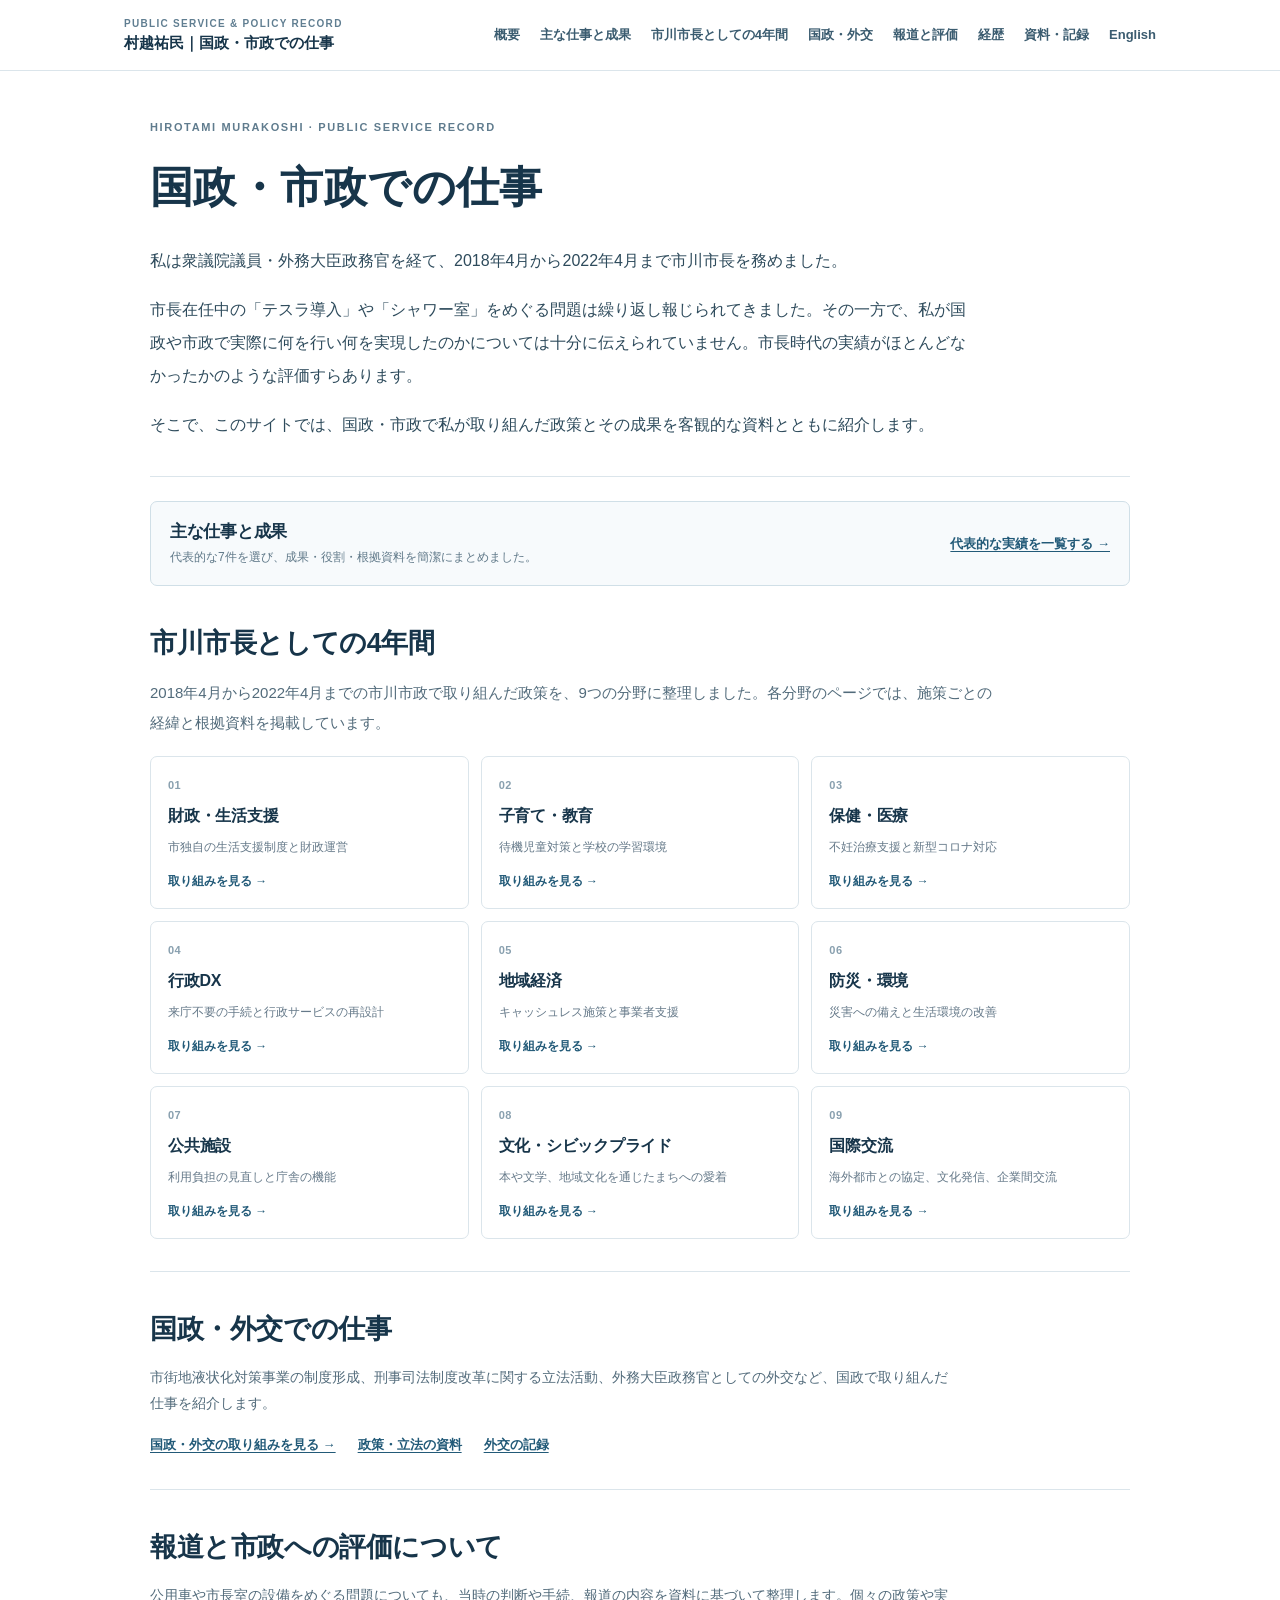
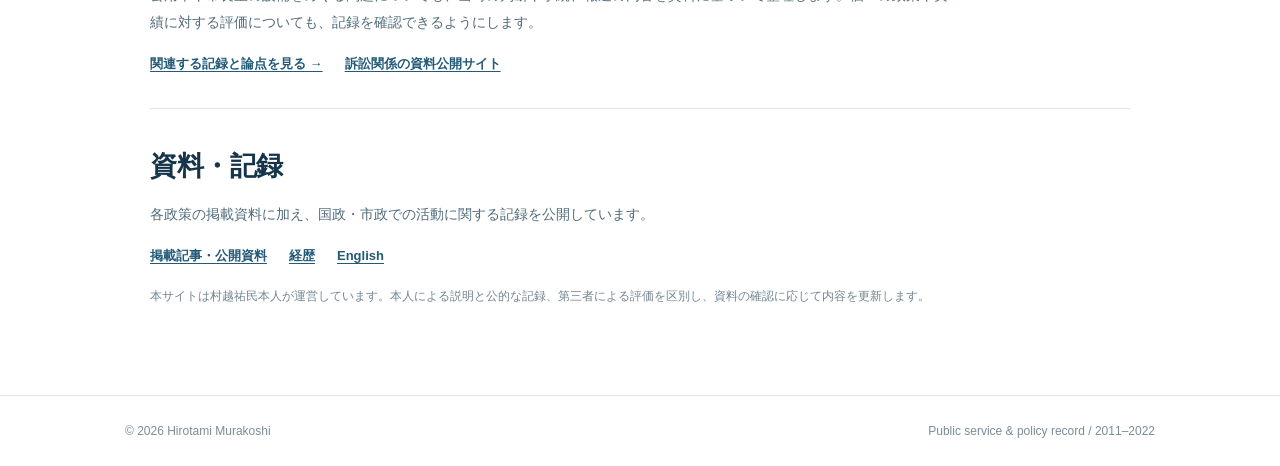
==== commit 233fcdf3: "Update index.html" ====
--- a/index.html
+++ b/index.html
@@ -146,8 +146,8 @@
 <p class="rp-eyebrow">HIROTAMI MURAKOSHI · PUBLIC SERVICE RECORD</p>
 <h1 id="main-title">国政・市政での仕事</h1>
 <div class="rp-lead"><p>私は衆議院議員・外務大臣政務官を経て、2018年4月から2022年4月まで市川市長を務めました。</p>
-<p>市長在任中の「テスラ導入」や「シャワー室」をめぐる問題は、繰り返し報じられてきました。その一方で、私が国政や市政で実際に何を行い、何を実現したのかについては、十分に伝えられていません。市長時代の実績がほとんどなかったかのような評価すらあります。</p>
-<p>このサイトでは、国政・市政で私が取り組んだ政策とその成果を、客観的な資料とともに紹介します。</p></div>
+<p>市長在任中の「テスラ導入」や「シャワー室」をめぐる問題は繰り返し報じられてきました。その一方で、私が国政や市政で実際に何を行い何を実現したのかについては十分に伝えられていません。市長時代の実績がほとんどなかったかのような評価すらあります。</p>
+<p>そこで、このサイトでは、国政・市政で私が取り組んだ政策とその成果を客観的な資料とともに紹介します。</p></div>
 </section>
 <section class="rp-feature-link" aria-labelledby="selected-achievements-link-title">
 <div><h2 id="selected-achievements-link-title">主な仕事と成果</h2><p>代表的な7件を選び、成果・役割・根拠資料を簡潔にまとめました。</p></div>
@@ -184,4 +184,4 @@
 </section></main>
 <footer class="rp-footer"><div><span>© 2026 Hirotami Murakoshi</span><span>Public service &amp; policy record / 2011–2022</span></div></footer>
 </body>
-</html>+</html>
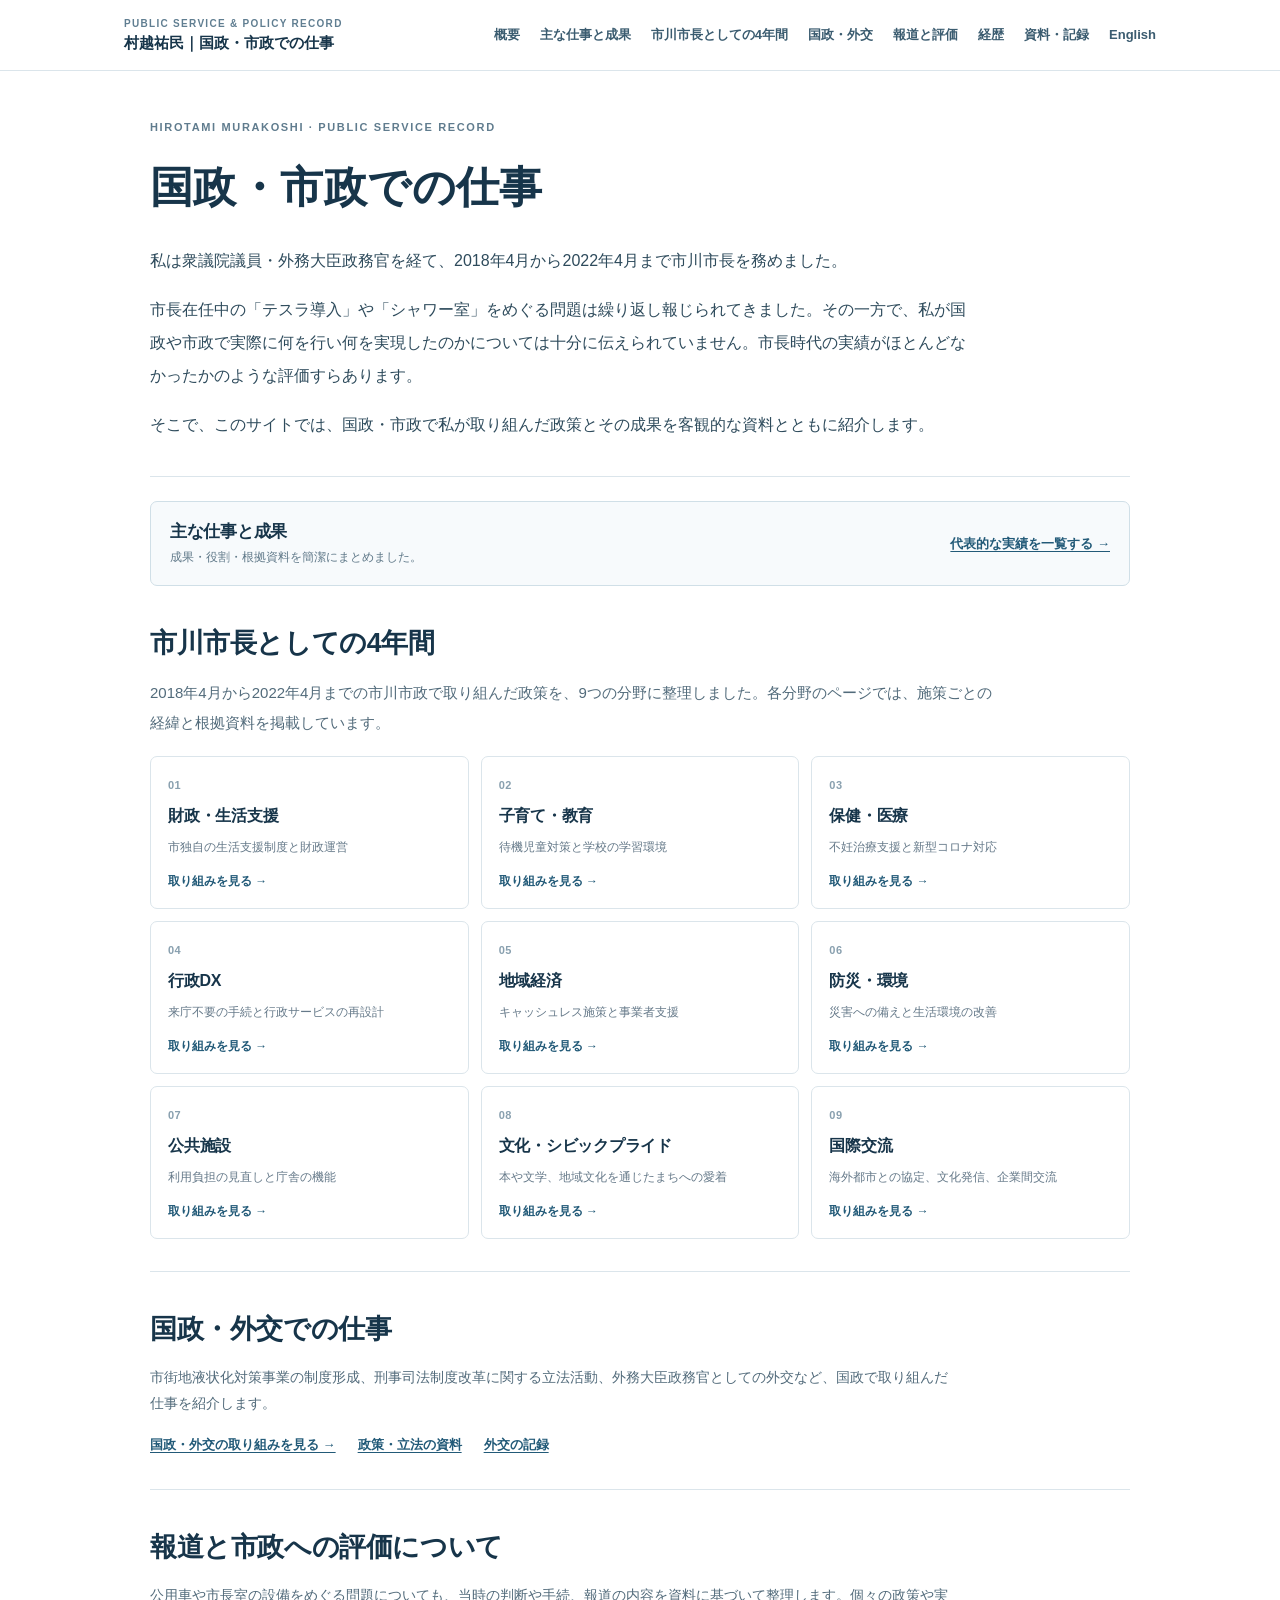
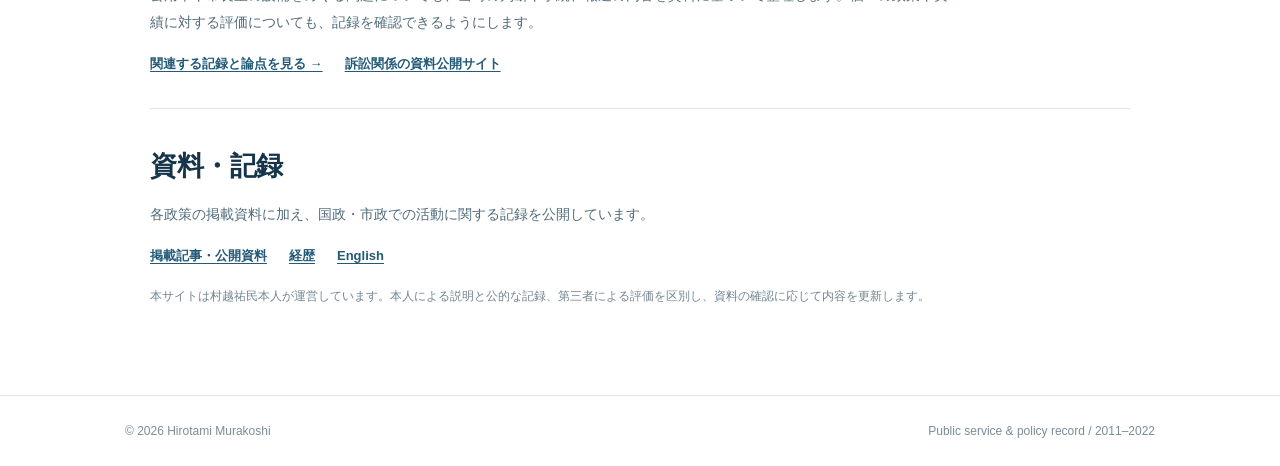
==== commit 168731df: "Update index.html" ====
--- a/index.html
+++ b/index.html
@@ -150,7 +150,7 @@
 <p>そこで、このサイトでは、国政・市政で私が取り組んだ政策とその成果を客観的な資料とともに紹介します。</p></div>
 </section>
 <section class="rp-feature-link" aria-labelledby="selected-achievements-link-title">
-<div><h2 id="selected-achievements-link-title">主な仕事と成果</h2><p>代表的な7件を選び、成果・役割・根拠資料を簡潔にまとめました。</p></div>
+<div><h2 id="selected-achievements-link-title">主な仕事と成果</h2><p>成果・役割・根拠資料を簡潔にまとめました。</p></div>
 <a href="selected-achievements/">代表的な実績を一覧する →</a>
 </section>
 <section class="rp-section" id="city" aria-labelledby="city-title">
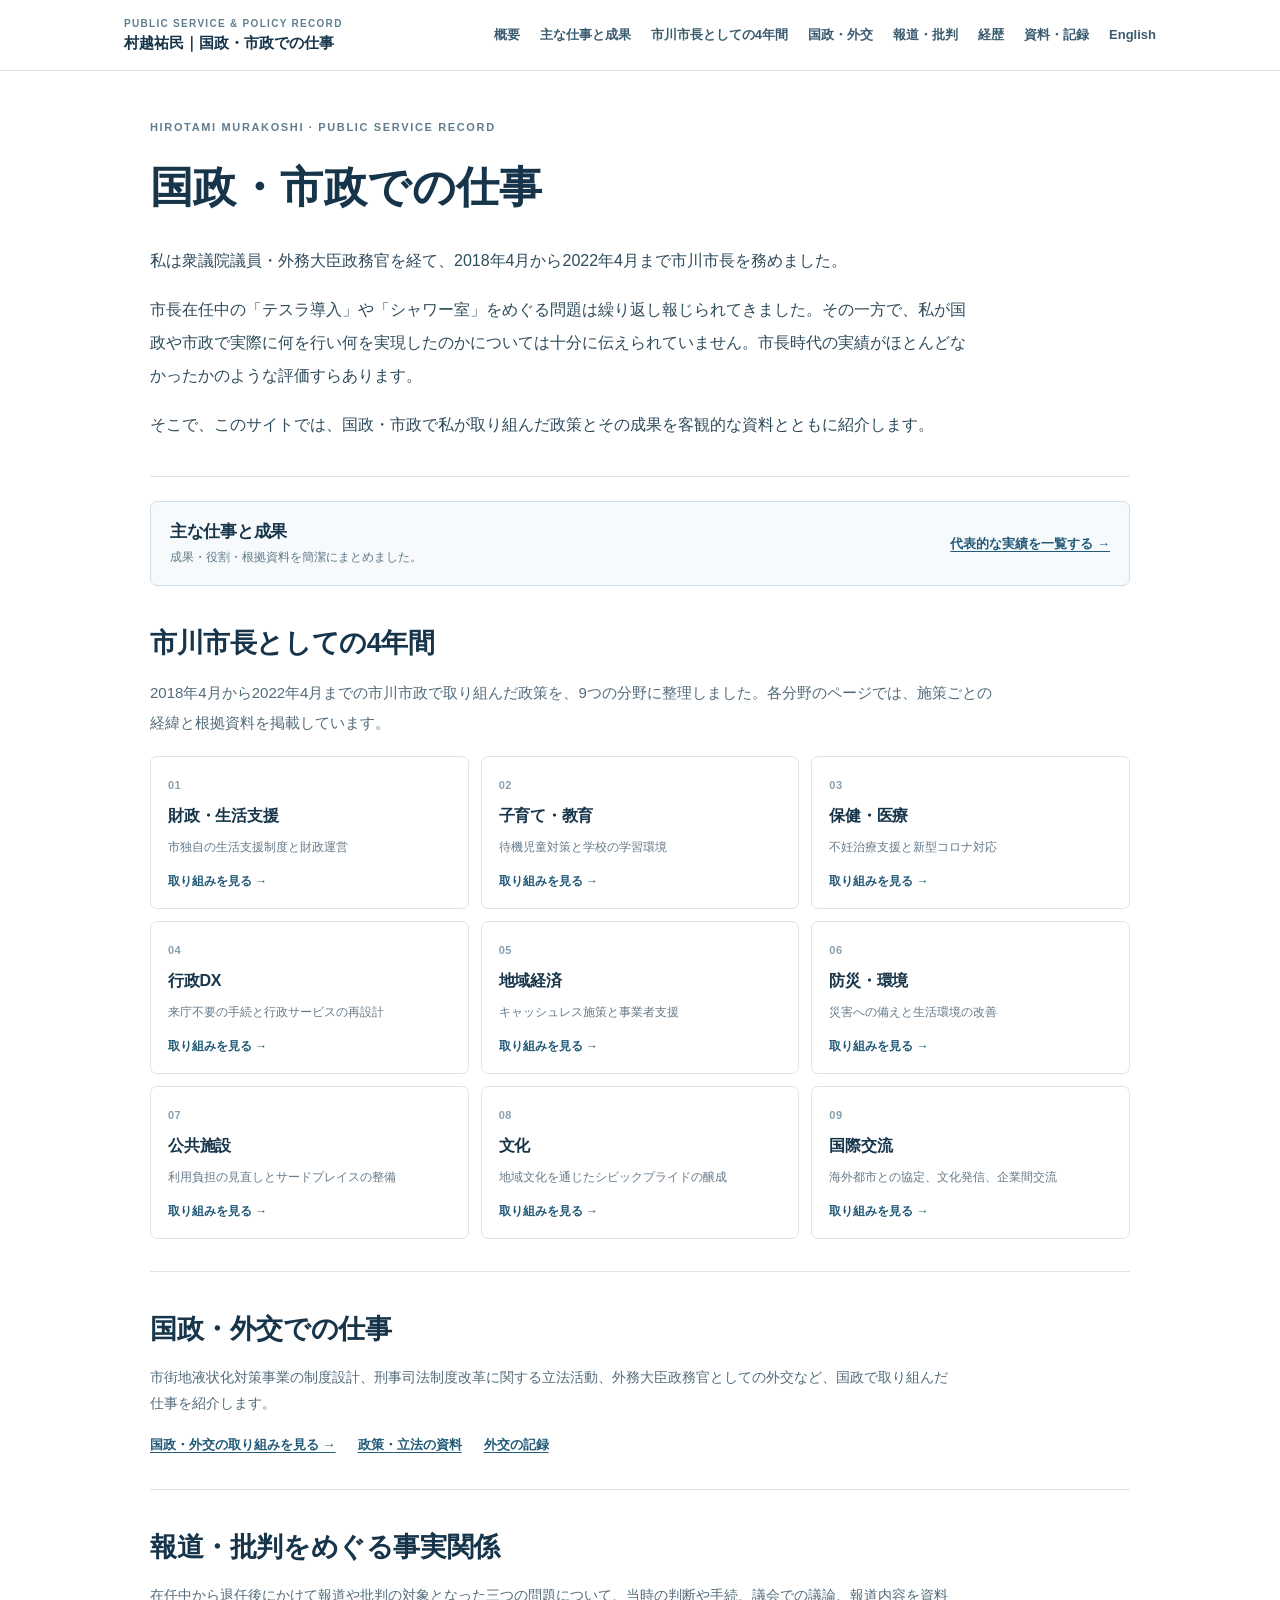
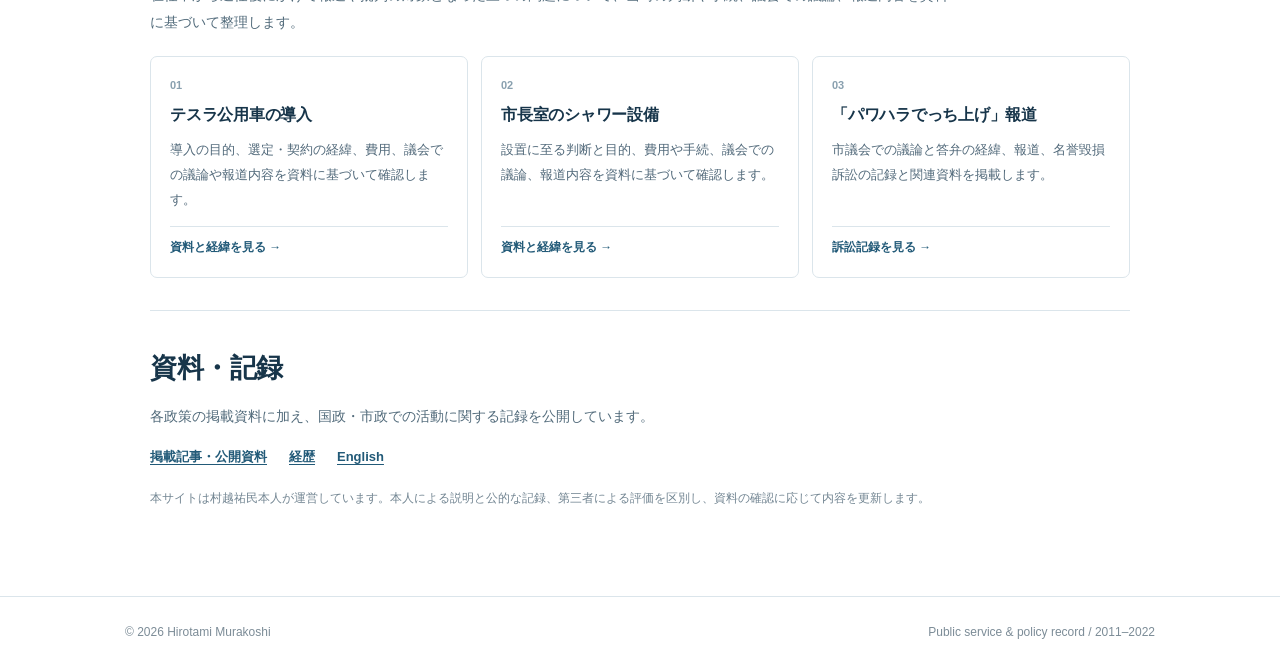
==== commit 53ec5257: "Update index.html" ====
--- a/index.html
+++ b/index.html
@@ -133,13 +133,23 @@
 .rp-feature-link p{font-size:12px;color:#607989;line-height:1.75;margin:0}
 .rp-feature-link a{white-space:nowrap;font-size:13px;font-weight:720}
 @media(max-width:690px){.rp-feature-link{align-items:flex-start;gap:9px;padding:15px 16px}}
+
+/* Three compact evidence cards; details live on separate pages. */
+.rp-issue{display:flex;flex-direction:column;min-height:205px}
+.rp-issue-index{font-size:11px;font-weight:750;color:#89a0af;margin-bottom:8px}
+.rp-issue h3{font-size:16px;line-height:1.55;margin-bottom:10px}
+.rp-issue>p{margin:0 0 14px}
+.rp-issue-link{display:block;border-top:1px solid var(--rp-line);margin-top:auto;padding-top:10px;font-size:12px;font-weight:700;line-height:1.8;text-decoration:none}
+.rp-issue-link:hover{text-decoration:underline}
+.rp-issue-link:focus-visible{outline:2px solid #5686a0;outline-offset:4px}
+@media(max-width:820px){.rp-issue{min-height:0}}
 </style>
 </head>
 <body class="rp-home">
 <a class="rp-skip" href="#main">本文へ移動</a>
 <header class="rp-header"><div class="rp-header-inner">
 <a class="rp-brand" href="index.html"><span>PUBLIC SERVICE &amp; POLICY RECORD</span><span>村越祐民｜国政・市政での仕事</span></a>
-<nav class="rp-nav" aria-label="メインナビゲーション"><a href="index.html">概要</a><a href="selected-achievements/">主な仕事と成果</a><a href="index.html#city">市川市長としての4年間</a><a href="index.html#national">国政・外交</a><a href="index.html#assessment">報道と評価</a><a href="profile/">経歴</a><a href="publications/">資料・記録</a><a href="en/">English</a></nav>
+<nav class="rp-nav" aria-label="メインナビゲーション"><a href="index.html">概要</a><a href="selected-achievements/">主な仕事と成果</a><a href="index.html#city">市川市長としての4年間</a><a href="index.html#national">国政・外交</a><a href="index.html#assessment">報道・批判</a><a href="profile/">経歴</a><a href="publications/">資料・記録</a><a href="en/">English</a></nav>
 </div></header>
 <main id="main" class="rp-container">
 <section class="rp-hero" aria-labelledby="main-title">
@@ -162,19 +172,39 @@
 <article class="rp-tile"><a href="city-record/digital/"><span class="rp-tile-num">04</span><h3>行政DX</h3><p>来庁不要の手続と行政サービスの再設計</p><span class="rp-tile-more">取り組みを見る →</span></a></article>
 <article class="rp-tile"><a href="city-record/economy/"><span class="rp-tile-num">05</span><h3>地域経済</h3><p>キャッシュレス施策と事業者支援</p><span class="rp-tile-more">取り組みを見る →</span></a></article>
 <article class="rp-tile"><a href="city-record/disaster/"><span class="rp-tile-num">06</span><h3>防災・環境</h3><p>災害への備えと生活環境の改善</p><span class="rp-tile-more">取り組みを見る →</span></a></article>
-<article class="rp-tile"><a href="city-record/facilities/"><span class="rp-tile-num">07</span><h3>公共施設</h3><p>利用負担の見直しと庁舎の機能</p><span class="rp-tile-more">取り組みを見る →</span></a></article>
-<article class="rp-tile"><a href="city-record/culture/"><span class="rp-tile-num">08</span><h3>文化・シビックプライド</h3><p>本や文学、地域文化を通じたまちへの愛着</p><span class="rp-tile-more">取り組みを見る →</span></a></article>
+<article class="rp-tile"><a href="city-record/facilities/"><span class="rp-tile-num">07</span><h3>公共施設</h3><p>利用負担の見直しとサードプレイスの整備</p><span class="rp-tile-more">取り組みを見る →</span></a></article>
+<article class="rp-tile"><a href="city-record/culture/"><span class="rp-tile-num">08</span><h3>文化</h3><p>地域文化を通じたシビックプライドの醸成</p><span class="rp-tile-more">取り組みを見る →</span></a></article>
 <article class="rp-tile"><a href="city-record/international/"><span class="rp-tile-num">09</span><h3>国際交流</h3><p>海外都市との協定、文化発信、企業間交流</p><span class="rp-tile-more">取り組みを見る →</span></a></article></div>
 </section>
 <section class="rp-section rp-divider-top" id="national" aria-labelledby="national-title">
 <h2 id="national-title">国政・外交での仕事</h2>
-<p class="rp-minor">市街地液状化対策事業の制度形成、刑事司法制度改革に関する立法活動、外務大臣政務官としての外交など、国政で取り組んだ仕事を紹介します。</p>
+<p class="rp-minor">市街地液状化対策事業の制度設計、刑事司法制度改革に関する立法活動、外務大臣政務官としての外交など、国政で取り組んだ仕事を紹介します。</p>
 <div class="rp-route-row"><a href="national-record/">国政・外交の取り組みを見る →</a><a href="national/">政策・立法の資料</a><a href="diplomacy/">外交の記録</a></div>
 </section>
 <section class="rp-section rp-divider-top" id="assessment" aria-labelledby="assessment-title">
-<h2 id="assessment-title">報道と市政への評価について</h2>
-<p class="rp-minor">公用車や市長室の設備をめぐる問題についても、当時の判断や手続、報道の内容を資料に基づいて整理します。個々の政策や実績に対する評価についても、記録を確認できるようにします。</p>
-<div class="rp-route-row"><a href="assessment/">関連する記録と論点を見る →</a><a href="https://hirotamimurakoshi.github.io/" target="_blank" rel="noopener noreferrer">訴訟関係の資料公開サイト</a></div>
+<h2 id="assessment-title">報道・批判をめぐる事実関係</h2>
+<p class="rp-minor">在任中から退任後にかけて報道や批判の対象となった三つの問題について、当時の判断や手続、議会での議論、報道内容を資料に基づいて整理します。</p>
+<!-- 下記3リンクは制作予定の下位ページです。全ページが完成するまでは公開しない方針です。 -->
+<div class="rp-issues" aria-label="報道・批判に関する3つのテーマ">
+  <article class="rp-issue" aria-labelledby="issue-tesla-title">
+    <span class="rp-issue-index">01</span>
+    <h3 id="issue-tesla-title">テスラ公用車の導入</h3>
+    <p>導入の目的、選定・契約の経緯、費用、議会での議論や報道内容を資料に基づいて確認します。</p>
+    <a class="rp-issue-link" href="assessment/tesla/">資料と経緯を見る →</a>
+  </article>
+  <article class="rp-issue" aria-labelledby="issue-shower-title">
+    <span class="rp-issue-index">02</span>
+    <h3 id="issue-shower-title">市長室のシャワー設備</h3>
+    <p>設置に至る判断と目的、費用や手続、議会での議論、報道内容を資料に基づいて確認します。</p>
+    <a class="rp-issue-link" href="assessment/shower/">資料と経緯を見る →</a>
+  </article>
+  <article class="rp-issue" aria-labelledby="issue-litigation-title">
+    <span class="rp-issue-index">03</span>
+    <h3 id="issue-litigation-title">「パワハラでっち上げ」報道</h3>
+    <p>市議会での議論と答弁の経緯、報道、名誉毀損訴訟の記録と関連資料を掲載します。</p>
+    <a class="rp-issue-link" href="assessment/litigation/">訴訟記録を見る →</a>
+  </article>
+</div>
 </section>
 <section class="rp-section rp-divider-top" id="sources" aria-labelledby="sources-title">
 <h2 id="sources-title">資料・記録</h2>
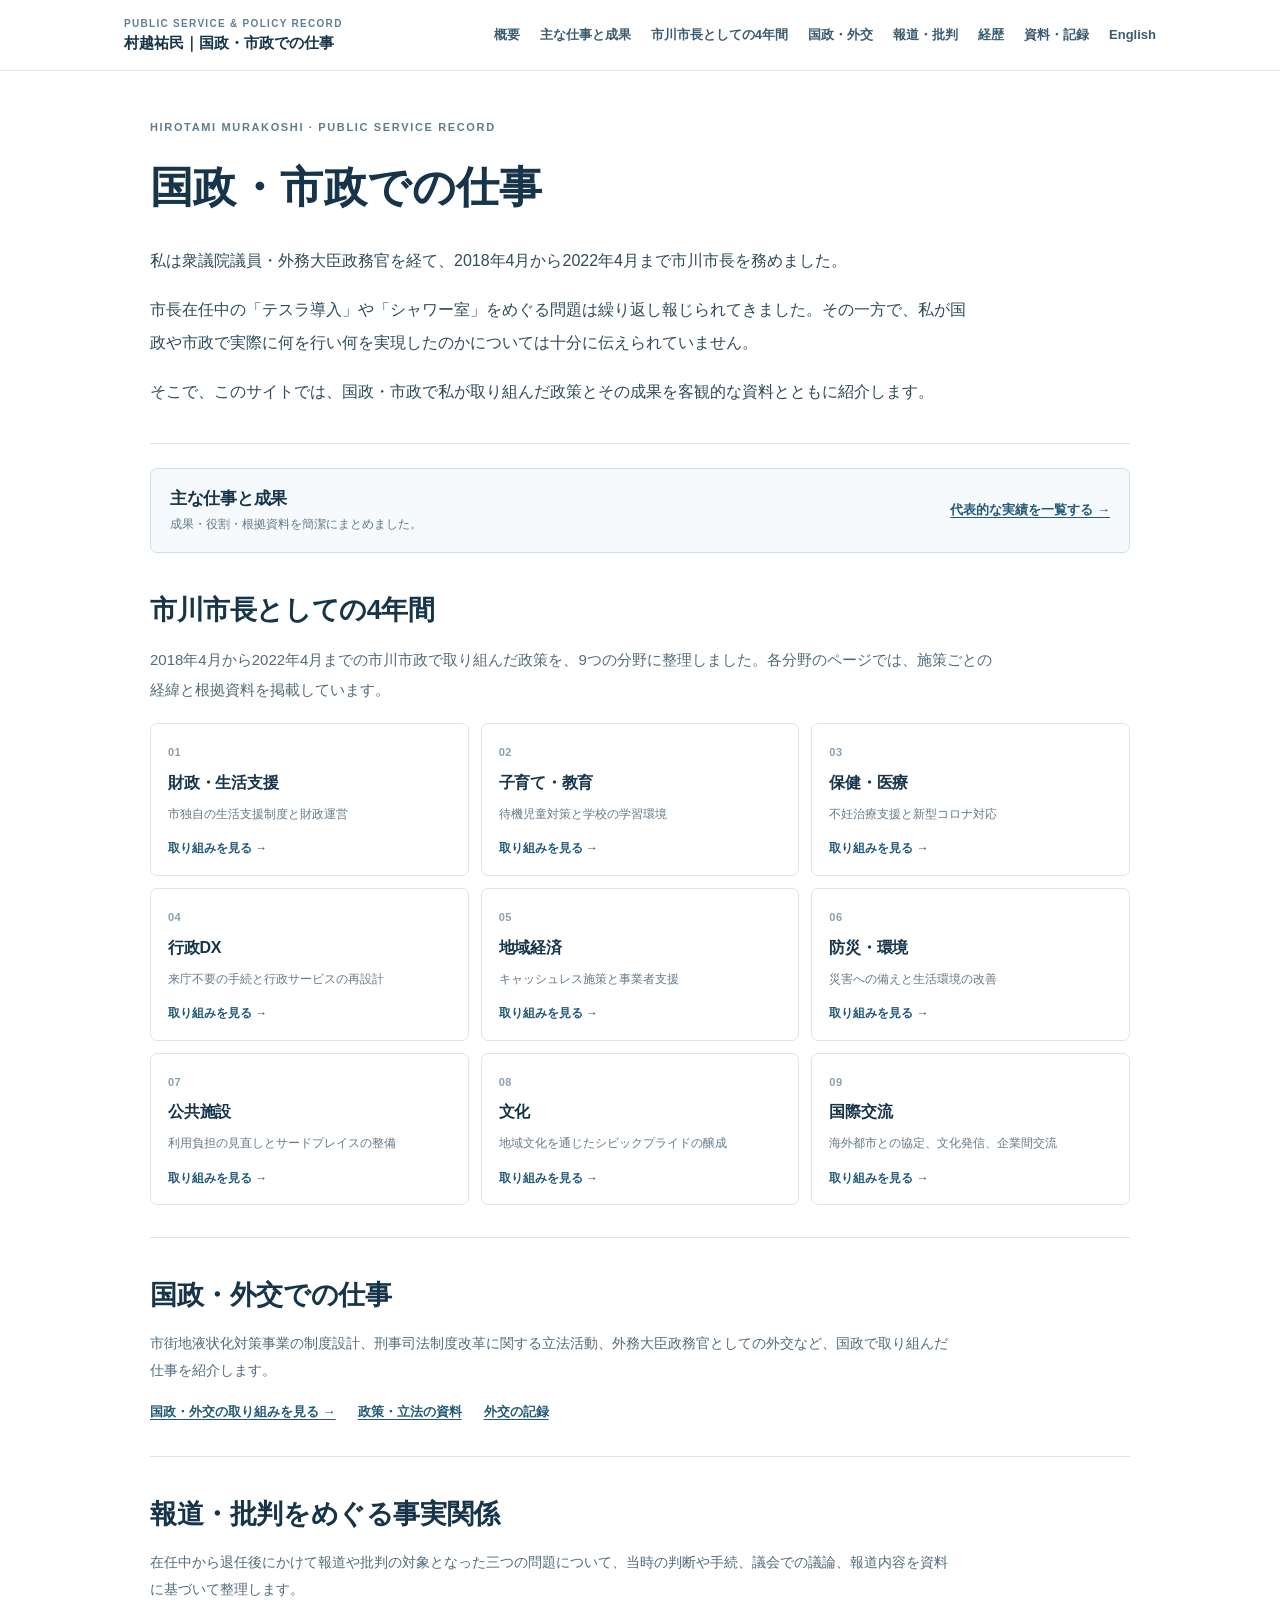
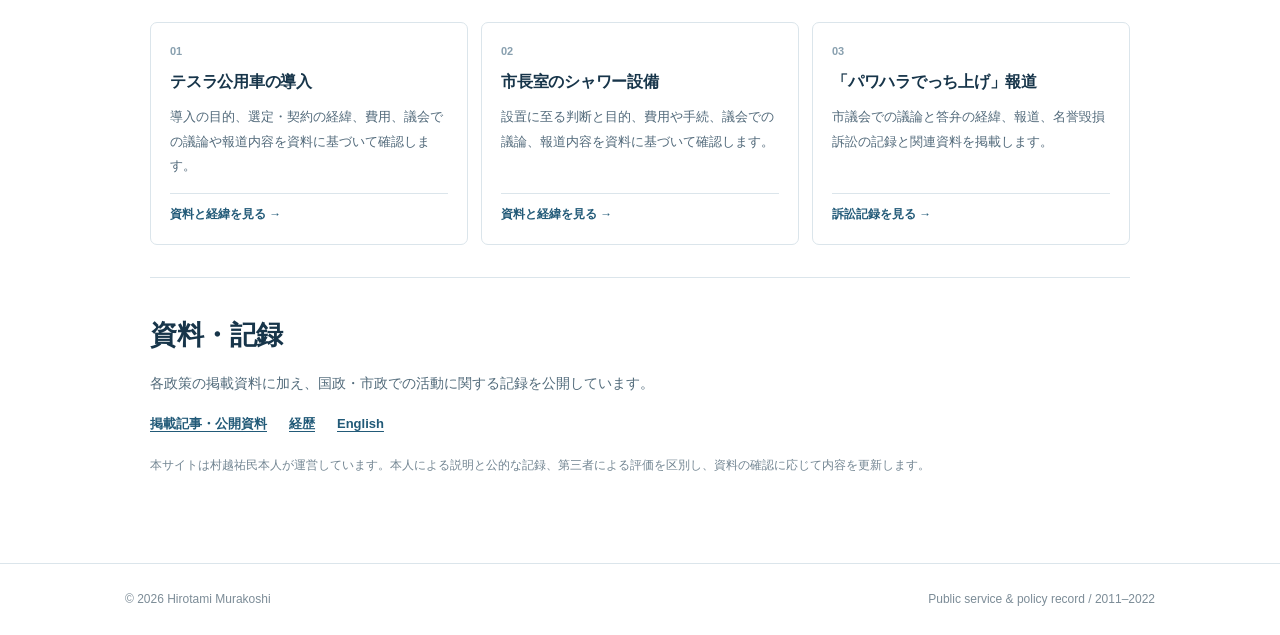
==== commit cd1c903d: "Update index.html" ====
--- a/index.html
+++ b/index.html
@@ -156,7 +156,7 @@
 <p class="rp-eyebrow">HIROTAMI MURAKOSHI · PUBLIC SERVICE RECORD</p>
 <h1 id="main-title">国政・市政での仕事</h1>
 <div class="rp-lead"><p>私は衆議院議員・外務大臣政務官を経て、2018年4月から2022年4月まで市川市長を務めました。</p>
-<p>市長在任中の「テスラ導入」や「シャワー室」をめぐる問題は繰り返し報じられてきました。その一方で、私が国政や市政で実際に何を行い何を実現したのかについては十分に伝えられていません。市長時代の実績がほとんどなかったかのような評価すらあります。</p>
+<p>市長在任中の「テスラ導入」や「シャワー室」をめぐる問題は繰り返し報じられてきました。その一方で、私が国政や市政で実際に何を行い何を実現したのかについては十分に伝えられていません。</p>
 <p>そこで、このサイトでは、国政・市政で私が取り組んだ政策とその成果を客観的な資料とともに紹介します。</p></div>
 </section>
 <section class="rp-feature-link" aria-labelledby="selected-achievements-link-title">
